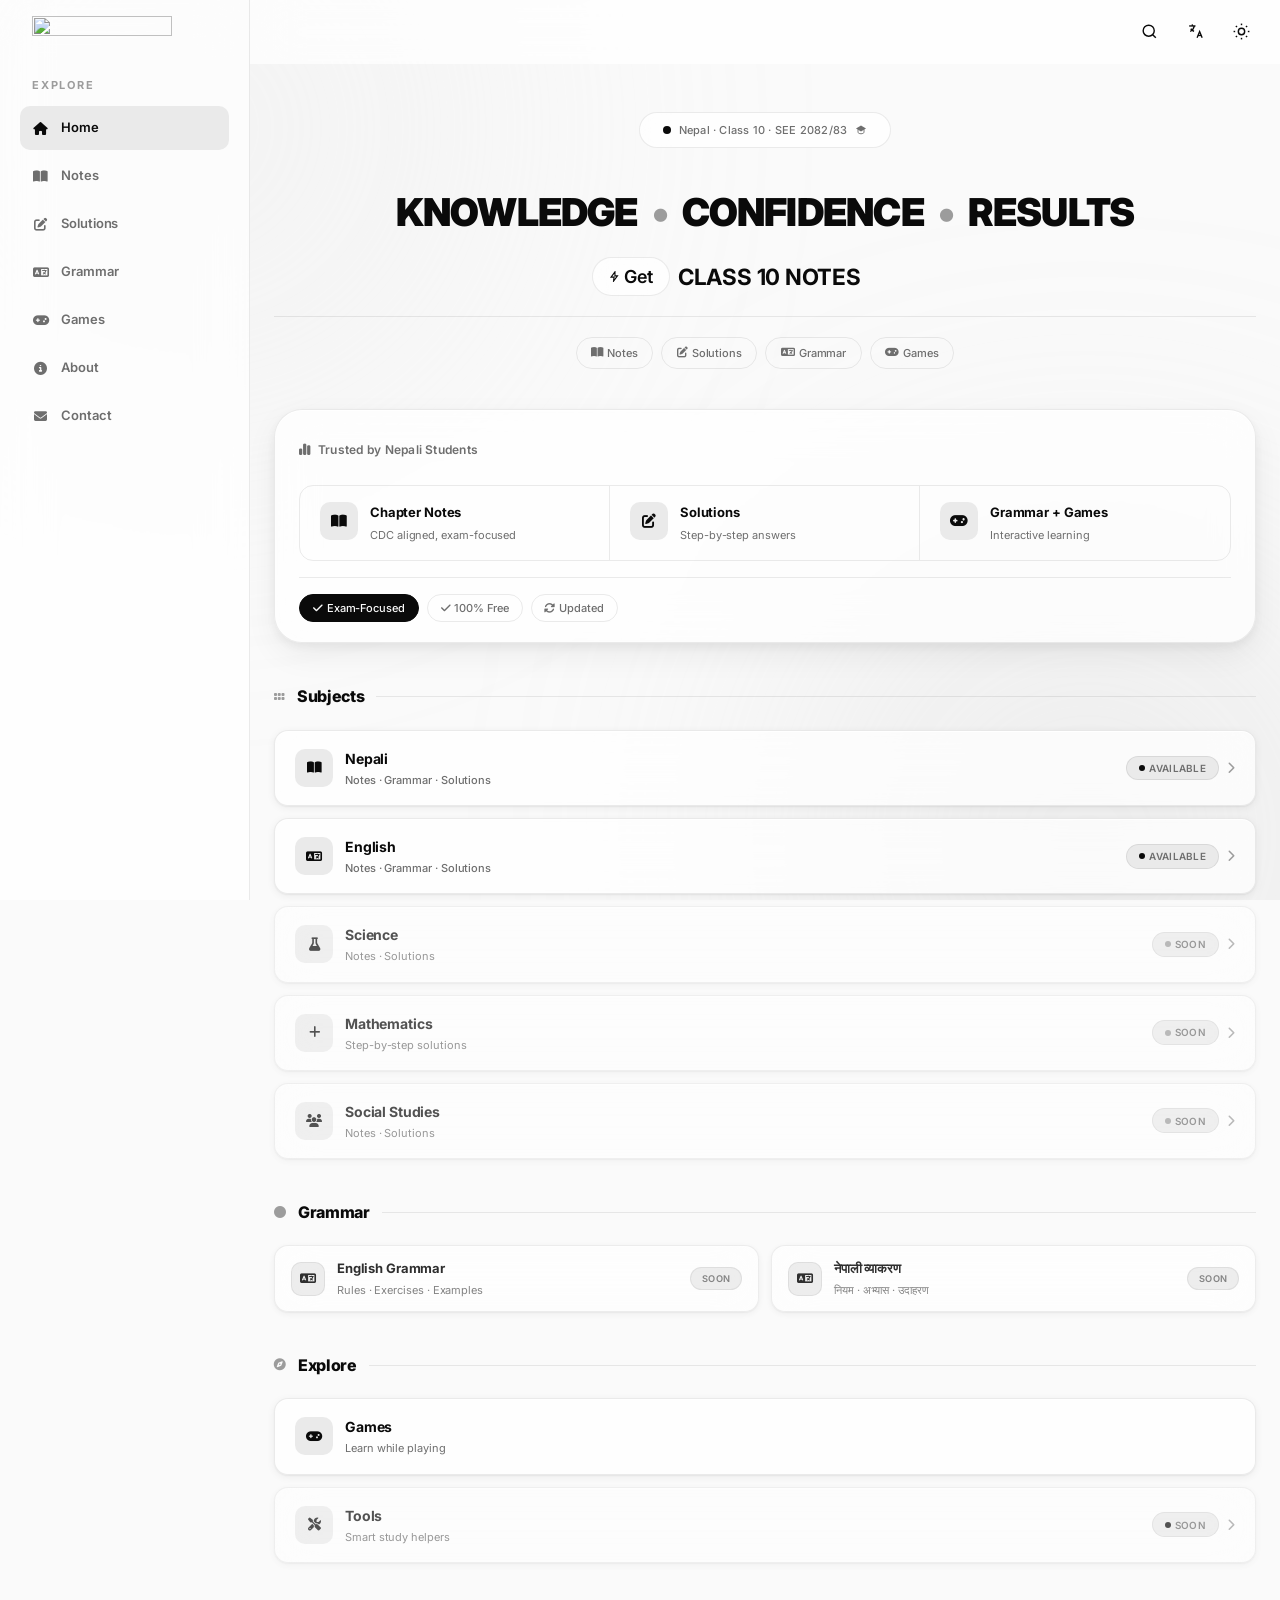
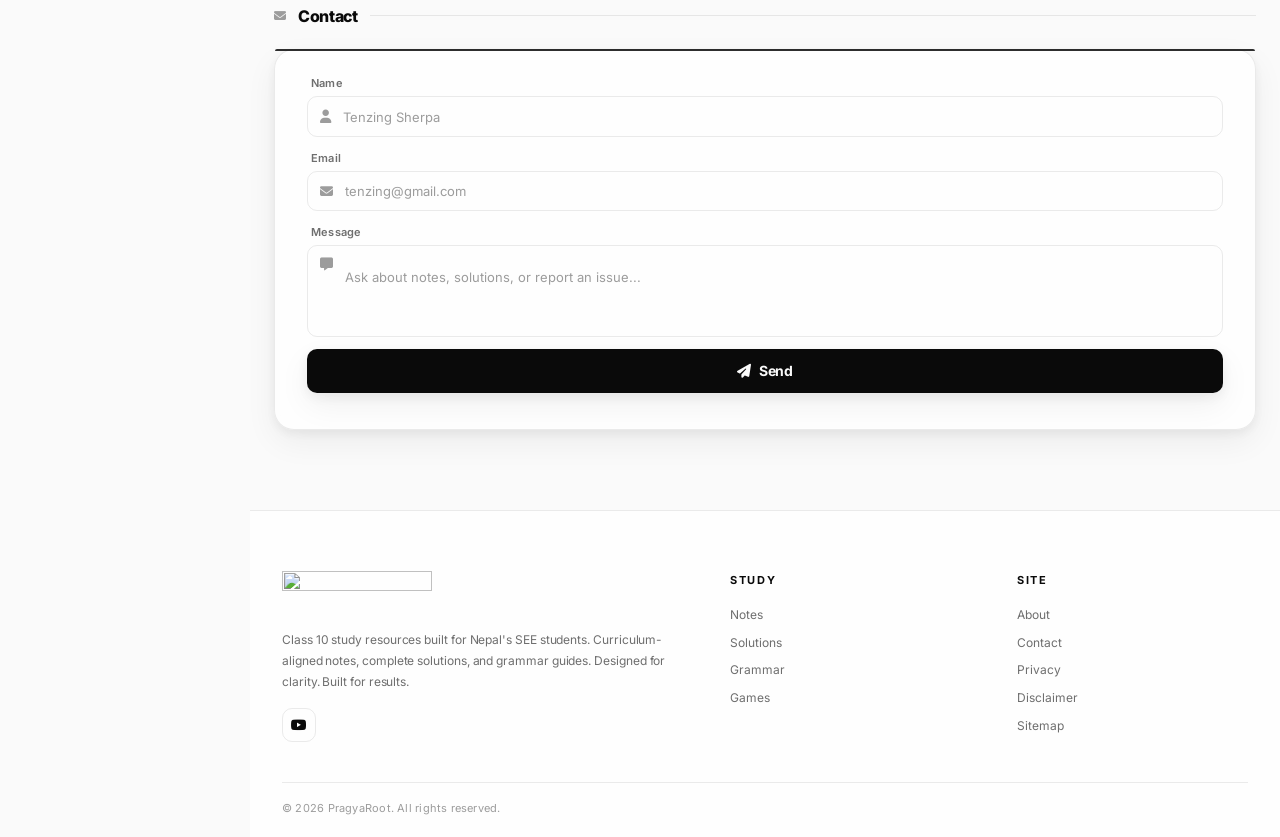
==== index.html @ 07ed0f5a "Copy PragyaRoot source into experiment repo" ====
<!DOCTYPE html>
<html lang="en">
<head>
<meta charset="UTF-8">
<meta name="viewport" content="width=device-width, initial-scale=1.0">
<title>PragyaRoot</title>
<meta name="description" content="Class 10 notes, exercise solutions, grammar and learning games for SEE Nepal. Chapter-wise, exam-focused content by PragyaRoot.">
<link rel="canonical" href="https://pragyaroot.com/">
<meta name="robots" content="index, follow, max-image-preview:large, max-snippet:-1, max-video-preview:-1">
<meta name="googlebot" content="index, follow">
<meta name="author" content="PragyaRoot">
<meta name="language" content="English">
<meta name="revisit-after" content="7 days">
<meta name="rating" content="general">
<meta property="og:type" content="website">
<meta property="og:site_name" content="PragyaRoot">
<meta property="og:title" content="PragyaRoot">
<meta property="og:description" content="Class 10 notes, exercise solutions, grammar and learning games for SEE Nepal. Chapter-wise, exam-focused content by PragyaRoot.">
<meta property="og:url" content="https://pragyaroot.com/">
<meta property="og:image" content="https://blogger.googleusercontent.com/img/a/AVvXsEgVIBpNidrRIBvOIG6xuJvOsLRUB6DbUF7P0I4kipF1yLD9WPpUj-c5BwtlTBB-drIGQJi58ZF1-kqKeAAL0BlgyaKtOTgldphCdP2-H_C6EnC1gEs4soKlfO50jMuz3TCyHXKh5hwFmqNb6DVxZ2rrLjLOJjI0yhgKnRFMC6RMNTCmseU7L839vJoKMkIz=s1600">
<meta property="og:image:alt" content="PragyaRoot — Class 10 Study Resources for SEE Nepal">
<meta property="og:locale" content="en_US">
<meta property="og:locale:alternate" content="ne_NP">
<meta name="twitter:card" content="summary_large_image">
<meta name="twitter:title" content="PragyaRoot">
<meta name="twitter:description" content="Class 10 notes, exercise solutions, grammar and learning games for SEE Nepal. Chapter-wise, exam-focused content by PragyaRoot.">
<meta name="twitter:image" content="https://blogger.googleusercontent.com/img/a/AVvXsEgVIBpNidrRIBvOIG6xuJvOsLRUB6DbUF7P0I4kipF1yLD9WPpUj-c5BwtlTBB-drIGQJi58ZF1-kqKeAAL0BlgyaKtOTgldphCdP2-H_C6EnC1gEs4soKlfO50jMuz3TCyHXKh5hwFmqNb6DVxZ2rrLjLOJjI0yhgKnRFMC6RMNTCmseU7L839vJoKMkIz=s1600">
<meta name="twitter:image:alt" content="PragyaRoot — Class 10 Study Resources for SEE Nepal">
<meta name="geo.region" content="NP">
<meta name="geo.placename" content="Nepal">
<meta name="geo.position" content="28.3949;84.1240">
<meta name="ICBM" content="28.3949, 84.1240">
<meta name="theme-color" content="#FAFAFA" media="(prefers-color-scheme: light)">
<meta name="theme-color" content="#000000" media="(prefers-color-scheme: dark)">
<meta name="apple-mobile-web-app-capable" content="yes">
<meta name="apple-mobile-web-app-status-bar-style" content="black-translucent">
<meta name="apple-mobile-web-app-title" content="PragyaRoot">
<meta name="application-name" content="PragyaRoot">
<meta name="format-detection" content="telephone=no">
<link rel="icon" href="./favicon.ico" sizes="any">
<link rel="icon" type="image/svg+xml" href="./favicon.svg">
<link rel="apple-touch-icon" href="./apple-touch-icon.png">
<link rel="manifest" href="./manifest.webmanifest">
<link rel="sitemap" type="application/xml" href="/sitemap.xml">

<link rel="preconnect" href="https://fonts.googleapis.com">
<link rel="preconnect" href="https://fonts.gstatic.com" crossorigin>
<link rel="preconnect" href="https://cdnjs.cloudflare.com">
<link rel="preconnect" href="https://blogger.googleusercontent.com">
<link href="https://fonts.googleapis.com/css2?family=Inter:wght@400;500;600;700;800;900&display=swap" rel="stylesheet">
<link rel="stylesheet" href="https://cdnjs.cloudflare.com/ajax/libs/font-awesome/6.5.1/css/all.min.css" media="print" onload="this.media='all'">
<noscript><link rel="stylesheet" href="https://cdnjs.cloudflare.com/ajax/libs/font-awesome/6.5.1/css/all.min.css"></noscript>

<link rel="stylesheet" href="./assets/css/shared.css?v=2">

<script type="application/ld+json">
{
  "@context":"https://schema.org",
  "@type":"Organization",
  "name":"PragyaRoot",
  "url":"https://pragyaroot.com/",
  "logo":"https://pragyaroot.com/logo.png",
  "description":"Class 10 study resources for Nepal's SEE students.",
  "sameAs":["https://youtube.com/@pragyaroot"],
  "areaServed":{"@type":"Country","name":"Nepal"}
}
</script>
<script type="application/ld+json">
{
  "@context":"https://schema.org",
  "@type":"WebSite",
  "name":"PragyaRoot",
  "url":"https://pragyaroot.com/",
  "inLanguage":"en",
  "potentialAction":{
    "@type":"SearchAction",
    "target":"https://pragyaroot.com/search?q={search_term_string}",
    "query-input":"required name=search_term_string"
  }
}
</script>
<script type="application/ld+json">
{
  "@context":"https://schema.org",
  "@type":"EducationalOrganization",
  "name":"PragyaRoot",
  "url":"https://pragyaroot.com/",
  "description":"Free Class 10 notes, solutions, grammar guides, and learning games for SEE Nepal.",
  "address":{"@type":"PostalAddress","addressCountry":"NP"},
  "hasOfferCatalog":{
    "@type":"OfferCatalog",
    "name":"Class 10 Study Resources",
    "itemListElement":[
      {"@type":"Course","name":"Class 10 Nepali","description":"Notes, grammar, and solutions.","provider":{"@type":"Organization","name":"PragyaRoot"}},
      {"@type":"Course","name":"Class 10 English","description":"Notes, grammar, and solutions.","provider":{"@type":"Organization","name":"PragyaRoot"}},
      {"@type":"Course","name":"Class 10 Science","description":"Notes and solutions.","provider":{"@type":"Organization","name":"PragyaRoot"}},
      {"@type":"Course","name":"Class 10 Mathematics","description":"Step-by-step solutions.","provider":{"@type":"Organization","name":"PragyaRoot"}},
      {"@type":"Course","name":"Class 10 Social Studies","description":"Notes and solutions.","provider":{"@type":"Organization","name":"PragyaRoot"}}
    ]
  }
}
</script>
<script type="application/ld+json">
{
  "@context":"https://schema.org",
  "@type":"FAQPage",
  "mainEntity":[
    {"@type":"Question","name":"What is PragyaRoot?","acceptedAnswer":{"@type":"Answer","text":"PragyaRoot is a free study resource platform offering Class 10 notes, exercise solutions, grammar guides, and learning games for SEE students in Nepal."}},
    {"@type":"Question","name":"Is PragyaRoot free?","acceptedAnswer":{"@type":"Answer","text":"Yes. All Class 10 notes, solutions, grammar content, and learning games on PragyaRoot are completely free."}},
    {"@type":"Question","name":"Does PragyaRoot cover the SEE syllabus?","acceptedAnswer":{"@type":"Answer","text":"Yes. PragyaRoot content is aligned with the CDC curriculum for Class 10 and covers the SEE syllabus chapter-wise."}},
    {"@type":"Question","name":"Which subjects does PragyaRoot offer for Class 10?","acceptedAnswer":{"@type":"Answer","text":"PragyaRoot offers Nepali, English, Science, Mathematics, and Social Studies for Class 10, with more subjects being added."}}
  ]
}
</script>
</head>

<body>

<div class="pr-ambient" aria-hidden="true"></div>

<div data-component="header"></div>
<div data-component="sidebar"></div>
<div data-component="drawer"></div>
<div data-component="search"></div>

<main class="pr-main">

<div id="pragyaroot-root">
  <div class="container">
    <div class="content-inner">

      <h1 class="sr-only">PragyaRoot — Class 10 Notes, Exercise Solutions, Grammar and Learning Games for SEE Nepal</h1>

      <section class="hero" aria-labelledby="hero-heading">

        <div class="eyebrow">
          <span class="live" aria-hidden="true"></span>
          <span>Nepal · Class 10 · SEE 2082/83</span>
          <svg width="12" height="12" viewBox="0 0 24 24" fill="none" aria-hidden="true">
            <path d="M12 3L2 9l10 6 10-6-10-6z" fill="currentColor"/>
            <path d="M6 11.5v5c0 1.657 2.686 3 6 3s6-1.343 6-3v-5" stroke="currentColor" stroke-width="1.8" stroke-linecap="round" fill="none"/>
          </svg>
        </div>

        <div class="slogan-wrap" id="hero-heading">
          <span class="slogan-word">Knowledge</span>
          <span class="slogan-dot" aria-hidden="true">•</span>
          <span class="slogan-word">Confidence</span>
          <span class="slogan-dot" aria-hidden="true">•</span>
          <span class="slogan-word">Results</span>
        </div>

        <div class="rotator-wrap">
          <span class="rotator-label">
            <svg width="11" height="11" viewBox="0 0 24 24" fill="none" stroke="currentColor" stroke-width="2.5" aria-hidden="true">
              <path d="M13 2L4.5 13.5H11L10 22l8.5-11.5H13z"/>
            </svg>
            Get
          </span>

          <span class="rotator-track">
            <span class="rotator-word active" id="rw">CLASS 10 NOTES</span>
          </span>
        </div>

        <div class="pills">
          <span class="pill"><i class="fa-solid fa-book-open" aria-hidden="true"></i> Notes</span>
          <span class="pill"><i class="fa-solid fa-pen-to-square" aria-hidden="true"></i> Solutions</span>
          <span class="pill"><i class="fa-solid fa-language" aria-hidden="true"></i> Grammar</span>
          <span class="pill"><i class="fa-solid fa-gamepad" aria-hidden="true"></i> Games</span>
        </div>

      </section>

      <section class="trust-card reveal" aria-labelledby="trust-heading">

        <div class="trust-header">
          <i class="fa-solid fa-chart-simple" aria-hidden="true"></i>
          <h2 class="trust-lbl" id="trust-heading">Trusted by Nepali Students</h2>
        </div>

        <div class="trust-grid">

          <div class="trust-item">
            <div class="trust-ico">
              <i class="fa-solid fa-book-open" aria-hidden="true"></i>
            </div>
            <div class="trust-txt">
              <h3>Chapter Notes</h3>
              <p>CDC aligned, exam-focused</p>
            </div>
          </div>

          <div class="trust-item">
            <div class="trust-ico">
              <i class="fa-solid fa-pen-to-square" aria-hidden="true"></i>
            </div>
            <div class="trust-txt">
              <h3>Solutions</h3>
              <p>Step-by-step answers</p>
            </div>
          </div>

          <div class="trust-item">
            <div class="trust-ico">
              <i class="fa-solid fa-gamepad" aria-hidden="true"></i>
            </div>
            <div class="trust-txt">
              <h3>Grammar + Games</h3>
              <p>Interactive learning</p>
            </div>
          </div>

        </div>

        <div class="trust-foot">
          <span class="tftag highlight"><i class="fa-solid fa-check" aria-hidden="true"></i> Exam-Focused</span>
          <span class="tftag"><i class="fa-solid fa-check" aria-hidden="true"></i> 100% Free</span>
          <span class="tftag"><i class="fa-solid fa-rotate" aria-hidden="true"></i> Updated</span>
        </div>

      </section>

      <section aria-labelledby="subjects-heading">
        <div class="sh">
          <i class="fa-solid fa-grip" aria-hidden="true"></i>
          <h2 id="subjects-heading">Subjects</h2>
          <div class="sh-ln" aria-hidden="true"></div>
        </div>

        <div class="subjs">

          <a href="./pages/notes/nepali.html" class="subj-real">
            <div class="sl">
              <div class="sico"><i class="fa-solid fa-book-open" aria-hidden="true"></i></div>
              <div>
                <span class="sname">Nepali</span>
                <span class="ssub">Notes · Grammar · Solutions</span>
              </div>
            </div>

            <div class="sr">
              <span class="avail"><span class="adot" aria-hidden="true"></span>Available</span>
              <i class="fa-solid fa-chevron-right arr" aria-hidden="true"></i>
            </div>
          </a>

          <a href="./pages/notes/english.html" class="subj-real">
            <div class="sl">
              <div class="sico"><i class="fa-solid fa-language" aria-hidden="true"></i></div>
              <div>
                <span class="sname">English</span>
                <span class="ssub">Notes · Grammar · Solutions</span>
              </div>
            </div>

            <div class="sr">
              <span class="avail"><span class="adot" aria-hidden="true"></span>Available</span>
              <i class="fa-solid fa-chevron-right arr" aria-hidden="true"></i>
            </div>
          </a>

          <div class="subj-dummy">
            <div class="sl">
              <div class="sico"><i class="fa-solid fa-flask" aria-hidden="true"></i></div>
              <div>
                <span class="sname">Science</span>
                <span class="ssub">Notes · Solutions</span>
              </div>
            </div>

            <div class="sr">
              <span class="avail"><span class="adot" aria-hidden="true"></span>Soon</span>
              <i class="fa-solid fa-chevron-right arr" aria-hidden="true"></i>
            </div>
          </div>

          <div class="subj-dummy">
            <div class="sl">
              <div class="sico"><i class="fa-solid fa-plus" aria-hidden="true"></i></div>
              <div>
                <span class="sname">Mathematics</span>
                <span class="ssub">Step-by-step solutions</span>
              </div>
            </div>

            <div class="sr">
              <span class="avail"><span class="adot" aria-hidden="true"></span>Soon</span>
              <i class="fa-solid fa-chevron-right arr" aria-hidden="true"></i>
            </div>
          </div>

          <div class="subj-dummy">
            <div class="sl">
              <div class="sico"><i class="fa-solid fa-users" aria-hidden="true"></i></div>
              <div>
                <span class="sname">Social Studies</span>
                <span class="ssub">Notes · Solutions</span>
              </div>
            </div>

            <div class="sr">
              <span class="avail"><span class="adot" aria-hidden="true"></span>Soon</span>
              <i class="fa-solid fa-chevron-right arr" aria-hidden="true"></i>
            </div>
          </div>

        </div>
      </section>

      <section aria-labelledby="grammar-heading">
        <div class="sh">
          <i class="fa-solid fa-circle" aria-hidden="true"></i>
          <h2 id="grammar-heading">Grammar</h2>
          <div class="sh-ln" aria-hidden="true"></div>
        </div>

        <div class="grammar-grid">

          <div class="grammar-item">
            <div class="grammar-left">
              <div class="grammar-ico"><i class="fa-solid fa-language" aria-hidden="true"></i></div>
              <div class="grammar-text">
                <h3>English Grammar</h3>
                <p>Rules · Exercises · Examples</p>
              </div>
            </div>
            <div class="grammar-badge">Soon</div>
          </div>

          <div class="grammar-item">
            <div class="grammar-left">
              <div class="grammar-ico"><i class="fa-solid fa-language" aria-hidden="true"></i></div>
              <div class="grammar-text">
                <h3>नेपाली व्याकरण</h3>
                <p>नियम · अभ्यास · उदाहरण</p>
              </div>
            </div>
            <div class="grammar-badge">Soon</div>
          </div>

        </div>
      </section>

      <section aria-labelledby="explore-heading">
        <div class="sh">
          <i class="fa-solid fa-compass" aria-hidden="true"></i>
          <h2 id="explore-heading">Explore</h2>
          <div class="sh-ln" aria-hidden="true"></div>
        </div>

        <a href="./pages/games.html" class="games-real">
          <div class="games-ico">
            <i class="fa-solid fa-gamepad" aria-hidden="true"></i>
          </div>

          <div>
            <span>Games</span>
            <span class="games-sub">Learn while playing</span>
          </div>
        </a>

        <div class="tools-item" style="margin-top:var(--s-3)">
          <div class="sl">
            <div class="sico">
              <i class="fa-solid fa-screwdriver-wrench" aria-hidden="true"></i>
            </div>

            <div>
              <span class="sname">Tools</span>
              <span class="ssub">Smart study helpers</span>
            </div>
          </div>

          <div class="sr">
            <span class="avail">
              <span class="adot" aria-hidden="true"></span>Soon
            </span>
            <i class="fa-solid fa-chevron-right arr" aria-hidden="true"></i>
          </div>
        </div>
      </section>

      <section aria-labelledby="contact-heading">
        <div class="sh">
          <i class="fa-solid fa-envelope" aria-hidden="true"></i>
          <h2 id="contact-heading">Contact</h2>
          <div class="sh-ln" aria-hidden="true"></div>
        </div>

        <div class="contact reveal">

          <form id="cf" action="https://formspree.io/f/mjgeqdre" method="POST" novalidate>

            <div class="field-group">
              <label class="field-label" for="cf-name">Name</label>

              <div class="ig">
                <i class="fa-solid fa-user" aria-hidden="true"></i>
                <input id="cf-name" type="text" name="name" placeholder="Tenzing Sherpa" required autocomplete="name">
              </div>
            </div>

            <div class="field-group">
              <label class="field-label" for="cf-email">Email</label>

              <div class="ig">
                <i class="fa-solid fa-envelope" aria-hidden="true"></i>
                <input id="cf-email" type="email" name="email" placeholder="tenzing@gmail.com" required autocomplete="email">
              </div>
            </div>

            <div class="field-group">
              <label class="field-label" for="cf-message">Message</label>

              <div class="ig ig-ta">
                <i class="fa-solid fa-message" aria-hidden="true"></i>
                <textarea id="cf-message" name="message" placeholder="Ask about notes, solutions, or report an issue..." required></textarea>
              </div>
            </div>

            <button type="submit" class="sbtn" id="sb">
              <i class="fa-solid fa-paper-plane" aria-hidden="true"></i>
              Send
            </button>

            <div class="fmsg" id="fm" role="alert" aria-live="polite"></div>

          </form>
        </div>
      </section>

    </div>
  </div>
</div>

</main>

<div data-component="footer"></div>
<div data-component="back-to-top"></div>

<script src="./assets/js/shared.js" data-components-base="./components/" defer></script>
<script>
if ("serviceWorker" in navigator) {
  window.addEventListener("load", function () {
    navigator.serviceWorker.register("./sw.js").catch(function () {});
  });
}
</script>
</body>
</html>
---- assets/css/shared.css ----
:root{
  --bg:#FAFAFA;
  --surface:rgba(255,255,255,.72);
  --surface-solid:#FFFFFF;
  --surface-2:#F2F2F2;
  --surface-3:#EAEAEA;
  --surface-4:#E0E0E0;
  --charcoal:#1C1C1C;
  --ink:#0A0A0A;
  --ink-2:#3D3D3D;
  --muted:#6E6E6E;
  --muted-2:#9C9C9C;
  --line:rgba(0,0,0,.08);
  --line-2:rgba(0,0,0,.14);
  --glass-hi:rgba(255,255,255,.9);
  --shadow-tint:rgba(0,0,0,.06);
  --logo-filter:none;
  --blob-a:#E0E0E0;
  --blob-b:#C8C8C8;
  --blob-op:.5;
  --back-bg:rgba(255,255,255,.7);
  --back-border:rgba(0,0,0,.12);
  --back-arrow:#0A0A0A;
  --header:64px;
  --sidebar:250px;
  --r-sm:10px;
  --r-md:14px;
  --r-lg:20px;
  --r-xl:28px;
  --r-full:999px;
  --s-1:4px;
  --s-2:8px;
  --s-3:12px;
  --s-4:16px;
  --s-5:20px;
  --s-6:24px;
  --s-7:32px;
  --s-8:40px;
  --s-9:56px;
  --s-10:80px;
  --t-xs:11px;
  --t-sm:12px;
  --t-base:13px;
  --t-md:14px;
  --t-lg:16px;
  --t-xl:clamp(1.15rem,2vw,1.35rem);
  --t-2xl:clamp(1.4rem,3vw,1.85rem);
  --t-3xl:clamp(1.9rem,5vw,2.9rem);
  --sh-1:0 1px 2px var(--shadow-tint),0 2px 8px var(--shadow-tint);
  --sh-2:0 4px 12px var(--shadow-tint),0 12px 32px var(--shadow-tint);
  --sh-3:0 8px 24px var(--shadow-tint),0 24px 60px var(--shadow-tint);
  --ease:cubic-bezier(.22,1,.36,1);
  --dur-fast:140ms;
  --dur:220ms;
  --dur-slow:380ms;
}

html.dark{
  --bg:#000000;
  --surface:rgba(14,14,14,.72);
  --surface-solid:#0E0E0E;
  --surface-2:#141414;
  --surface-3:#1C1C1C;
  --surface-4:#242424;
  --charcoal:#2E2E2E;
  --ink:#F5F5F5;
  --ink-2:#C4C4C4;
  --muted:#8A8A8A;
  --muted-2:#5C5C5C;
  --line:rgba(255,255,255,.08);
  --line-2:rgba(255,255,255,.14);
  --glass-hi:rgba(255,255,255,.06);
  --shadow-tint:rgba(0,0,0,.5);
  --logo-filter:invert(1);
  --blob-a:#1A1A1A;
  --blob-b:#141414;
  --blob-op:.4;
  --back-bg:rgba(24,24,24,.75);
  --back-border:rgba(255,255,255,.14);
  --back-arrow:#F5F5F5;
}

*,*::before,*::after{box-sizing:border-box}

html{scroll-behavior:smooth;-webkit-text-size-adjust:100%}

body{
  margin:0;
  background:var(--bg);
  color:var(--ink);
  font-family:Inter,system-ui,-apple-system,BlinkMacSystemFont,"Segoe UI",Arial,sans-serif;
  font-size:var(--t-md);
  line-height:1.65;
  letter-spacing:-.005em;
  transition:background-color var(--dur) var(--ease),color var(--dur) var(--ease);
  overflow-x:hidden;
  -webkit-font-smoothing:antialiased;
  -moz-osx-font-smoothing:grayscale;
}

body.pr-loading{visibility:hidden}

button,input,textarea,select{font-family:inherit;font-size:inherit;color:inherit}

a{color:inherit;text-decoration:none}

button{border:0;background:none;color:inherit;cursor:pointer;padding:0}

img{max-width:100%;display:block}

::selection{background:var(--ink);color:var(--bg)}

*,
*::before,
*::after{
  -webkit-tap-highlight-color:transparent;
}

a,
button,
input,
textarea,
select,
[role="button"],
[tabindex]{
  -webkit-tap-highlight-color:transparent;
  -webkit-touch-callout:none;
}

a:focus,
button:focus,
input:focus,
textarea:focus,
select:focus{
  outline:none;
}

a:focus:not(:focus-visible),
button:focus:not(:focus-visible){
  outline:none;
  box-shadow:none;
}

a:focus-visible,
button:focus-visible{
  outline:2px solid var(--ink);
  outline-offset:3px;
  border-radius:var(--r-sm);
}

.pr-header-logo,
.pr-header-logo img,
.pr-drawer-logo,
.pr-drawer-logo img,
.pr-footer-logo,
.pr-footer-logo img{
  -webkit-touch-callout:none;
  -webkit-user-select:none;
  -moz-user-select:none;
  -ms-user-select:none;
  user-select:none;
  -webkit-user-drag:none;
}

.pr-header-logo img,
.pr-drawer-logo img,
.pr-footer-logo img{
  pointer-events:none;
}

.sr-only{
  position:absolute;
  width:1px;
  height:1px;
  padding:0;
  margin:-1px;
  overflow:hidden;
  clip:rect(0,0,0,0);
  white-space:nowrap;
  border:0;
}

.pr-ambient{
  position:fixed;
  inset:0;
  z-index:-1;
  pointer-events:none;
  overflow:hidden;
}

.pr-ambient::before,
.pr-ambient::after{
  content:"";
  position:absolute;
  width:60vw;
  height:60vw;
  border-radius:50%;
  filter:blur(140px);
  opacity:var(--blob-op);
  transition:opacity var(--dur-slow) var(--ease);
}

.pr-ambient::before{
  top:-20vw;
  left:-15vw;
  background:radial-gradient(circle,var(--blob-a) 0%,transparent 70%);
}

.pr-ambient::after{
  bottom:-25vw;
  right:-15vw;
  background:radial-gradient(circle,var(--blob-b) 0%,transparent 70%);
}

.pr-header{
  position:fixed;
  top:0;
right:0;
left:var(--sidebar);
  height:var(--header);
  z-index:1000;
  background:var(--surface);
  -webkit-backdrop-filter:blur(24px) saturate(140%);
  backdrop-filter:blur(24px) saturate(140%);
  border-bottom:1px solid transparent;
  transition:border-color var(--dur) var(--ease),background var(--dur) var(--ease);
}

.pr-header.scrolled{
  border-bottom-color:var(--line);
}

@supports not ((backdrop-filter:blur(1px)) or (-webkit-backdrop-filter:blur(1px))){
  .pr-header{background:var(--surface-solid)}
}

.pr-header-inner{
  height:100%;
  display:flex;
  align-items:center;
  padding:0 var(--s-5) 0 calc(var(--sidebar) + var(--s-5));
  gap:var(--s-5);
}

.pr-menu-btn{
  width:38px;
  height:38px;
  display:none;
  align-items:center;
  justify-content:center;
  flex-direction:column;
  gap:5px;
  border:1px solid var(--line);
  border-radius:var(--r-sm);
  transition:background var(--dur) var(--ease),border-color var(--dur) var(--ease);
  flex-shrink:0;
}

.pr-menu-btn:hover{background:var(--surface-3)}

.pr-menu-btn span{
  width:16px;
  height:1.5px;
  background:var(--ink);
  border-radius:2px;
  transition:transform var(--dur) var(--ease);
}

.pr-menu-btn[aria-expanded="true"] span:nth-child(1){transform:translateY(6.5px) rotate(45deg)}
.pr-menu-btn[aria-expanded="true"] span:nth-child(2){opacity:0}
.pr-menu-btn[aria-expanded="true"] span:nth-child(3){transform:translateY(-6.5px) rotate(-45deg)}

.pr-header-logo{display:flex;align-items:center;flex-shrink:0}

.pr-header-logo img{
  width:156px;
  height:auto;
  filter:var(--logo-filter);
  transition:filter var(--dur) var(--ease);
}

.pr-header-spacer{flex:1}

.pr-header-actions{display:flex;align-items:center;gap:var(--s-2)}

.pr-icon-btn{
  width:38px;
  height:38px;
  display:flex;
  align-items:center;
  justify-content:center;
  border:1px solid transparent;
  border-radius:var(--r-sm);
  color:var(--ink);
  transition:background var(--dur-fast) var(--ease),border-color var(--dur-fast) var(--ease),transform var(--dur-fast) var(--ease);
}

.pr-icon-btn:hover{
  background:var(--surface-3);
  border-color:var(--line);
}

.pr-icon-btn:active{transform:scale(.94)}

.pr-icon-btn svg{
  width:19px;
  height:19px;
  display:block;
}

.pr-sidebar{
  position:fixed;
  left:0;
  top:0;
  bottom:0;
  width:var(--sidebar);
  z-index:1010;
  background:var(--surface);
  -webkit-backdrop-filter:blur(24px) saturate(140%);
  backdrop-filter:blur(24px) saturate(140%);
  border-right:1px solid var(--line);
  padding:var(--s-4) var(--s-5) var(--s-6);
  overflow-y:auto;
  scrollbar-width:thin;
  scrollbar-color:var(--line-2) transparent;
}

.pr-sidebar::-webkit-scrollbar{width:6px}
.pr-sidebar::-webkit-scrollbar-track{background:transparent}
.pr-sidebar::-webkit-scrollbar-thumb{background:var(--line-2);border-radius:3px}

@supports not ((backdrop-filter:blur(1px)) or (-webkit-backdrop-filter:blur(1px))){
  .pr-sidebar{background:var(--surface-solid)}
}

.pr-sidebar-title{
  padding:0 var(--s-3);
  margin-bottom:var(--s-3);
  color:var(--muted-2);
  font-size:var(--t-xs);
  font-weight:700;
  letter-spacing:.16em;
  text-transform:uppercase;
}

.pr-sidebar-nav{display:flex;flex-direction:column;gap:var(--s-1)}

.pr-sidebar-link{
  min-height:44px;
  padding:0 var(--s-3);
  display:flex;
  align-items:center;
  gap:var(--s-3);
  border-radius:var(--r-sm);
  color:var(--muted);
  font-size:var(--t-base);
  font-weight:600;
  transition:color var(--dur-fast) var(--ease),background var(--dur-fast) var(--ease);
}

.pr-sidebar-link i{width:17px;text-align:center;font-size:var(--t-base)}

.pr-sidebar-link:hover,
.pr-sidebar-link.active{
  color:var(--ink);
  background:var(--surface-3);
}

.pr-overlay{
  position:fixed;
  inset:0;
  z-index:1100;
  background:rgba(0,0,0,.52);
  -webkit-backdrop-filter:blur(6px);
  backdrop-filter:blur(6px);
  opacity:0;
  visibility:hidden;
  transition:opacity var(--dur-slow) var(--ease),visibility var(--dur-slow) var(--ease);
}

.pr-overlay.open{opacity:1;visibility:visible}

.pr-mobile-drawer{
  position:fixed;
  top:0;
  left:0;
  bottom:0;
  width:min(310px,86vw);
  z-index:1150;
  background:var(--surface);
  -webkit-backdrop-filter:blur(32px) saturate(160%);
  backdrop-filter:blur(32px) saturate(160%);
  border-right:1px solid var(--line);
  transform:translateX(-105%);
  transition:transform var(--dur-slow) var(--ease);
  padding:var(--s-5);
  overflow-y:auto;
}

.pr-mobile-drawer.open{transform:translateX(0)}

@supports not ((backdrop-filter:blur(1px)) or (-webkit-backdrop-filter:blur(1px))){
  .pr-mobile-drawer{background:var(--surface-solid)}
}

.pr-drawer-head{
  display:flex;
  align-items:center;
  justify-content:space-between;
  padding-bottom:var(--s-5);
  border-bottom:1px solid var(--line);
}

.pr-drawer-logo img{
  width:138px;
  height:auto;
  filter:var(--logo-filter);
}

.pr-drawer-close{
  width:38px;
  height:38px;
  border:1px solid var(--line);
  border-radius:var(--r-sm);
  display:flex;
  align-items:center;
  justify-content:center;
  font-size:23px;
  line-height:1;
  transition:background var(--dur-fast) var(--ease);
}

.pr-drawer-close:hover{background:var(--surface-3)}

.pr-drawer-nav{
  display:flex;
  flex-direction:column;
  gap:var(--s-1);
  padding-top:var(--s-5);
}

.pr-drawer-link{
  display:flex;
  align-items:center;
  gap:var(--s-3);
  min-height:48px;
  padding:0 var(--s-3);
  border-radius:var(--r-sm);
  color:var(--muted);
  font-size:var(--t-md);
  font-weight:600;
  transition:color var(--dur-fast) var(--ease),background var(--dur-fast) var(--ease);
}

.pr-drawer-link:hover,
.pr-drawer-link.active{
  color:var(--ink);
  background:var(--surface-3);
}

.pr-drawer-link i{width:18px;text-align:center}

.pr-lang-wrap{position:relative}

.pr-lang-menu{
  position:absolute;
  top:calc(100% + 9px);
  right:0;
  min-width:140px;
  padding:var(--s-1);
  background:var(--surface-solid);
  border:1px solid var(--line);
  border-radius:var(--r-md);
  box-shadow:var(--sh-2);
  opacity:0;
  visibility:hidden;
  transform:translateY(-5px);
  transition:opacity var(--dur) var(--ease),visibility var(--dur) var(--ease),transform var(--dur) var(--ease);
}

.pr-lang-menu.open{opacity:1;visibility:visible;transform:translateY(0)}

.pr-lang-option{
  width:100%;
  padding:var(--s-2) var(--s-3);
  text-align:left;
  border-radius:var(--r-sm);
  font-size:var(--t-sm);
  color:var(--muted);
  transition:background var(--dur-fast) var(--ease),color var(--dur-fast) var(--ease);
}

.pr-lang-option:hover{background:var(--surface-3);color:var(--ink)}

.pr-lang-option[aria-selected="true"]{color:var(--ink);font-weight:600}

.pr-search-panel{
  position:fixed;
  top:var(--header);
  right:var(--s-5);
  width:min(470px,calc(100vw - var(--s-5) * 2));
  z-index:1200;
  background:var(--surface);
  -webkit-backdrop-filter:blur(40px) saturate(180%);
  backdrop-filter:blur(40px) saturate(180%);
  border:1px solid var(--line);
  border-radius:var(--r-lg);
  box-shadow:var(--sh-3);
  padding:var(--s-3);
  opacity:0;
  visibility:hidden;
  transform:translateY(-8px) scale(.98);
  transition:opacity var(--dur-slow) var(--ease),visibility var(--dur-slow) var(--ease),transform var(--dur-slow) var(--ease);
}

.pr-search-panel.open{opacity:1;visibility:visible;transform:translateY(0) scale(1)}

@supports not ((backdrop-filter:blur(1px)) or (-webkit-backdrop-filter:blur(1px))){
  .pr-search-panel{background:var(--surface-solid)}
}

.pr-search-top{display:flex;align-items:center;gap:var(--s-2)}

.pr-search-input-wrap{flex:1}

.pr-search-input{
  width:100%;
  height:44px;
  border:1px solid var(--line);
  outline:none;
  border-radius:var(--r-sm);
  padding:0 var(--s-3);
  background:var(--surface-2);
  color:var(--ink);
  font-size:var(--t-base);
  transition:border-color var(--dur-fast) var(--ease),background var(--dur-fast) var(--ease);
}

.pr-search-input:focus{border-color:var(--ink);background:var(--surface-solid)}

.pr-search-close{
  width:42px;
  height:42px;
  flex-shrink:0;
  border:1px solid var(--line);
  border-radius:var(--r-sm);
  font-size:22px;
  display:flex;
  align-items:center;
  justify-content:center;
  transition:background var(--dur-fast) var(--ease);
}

.pr-search-close:hover{background:var(--surface-3)}

.pr-search-meta{
  padding:var(--s-2) var(--s-1);
  font-size:var(--t-xs);
  color:var(--muted);
  letter-spacing:.02em;
}

.pr-search-results{
  max-height:380px;
  overflow-y:auto;
  margin-top:var(--s-1);
  scrollbar-width:thin;
  scrollbar-color:var(--line-2) transparent;
}

.pr-search-results::-webkit-scrollbar{width:6px}
.pr-search-results::-webkit-scrollbar-thumb{background:var(--line-2);border-radius:3px}

.pr-search-result{
  display:block;
  width:100%;
  text-align:left;
  padding:var(--s-3);
  border-radius:var(--r-sm);
  transition:background var(--dur-fast) var(--ease);
}

.pr-search-result:hover,
.pr-search-result:focus-visible{background:var(--surface-3)}

.pr-search-result-title{
  font-size:var(--t-sm);
  font-weight:700;
  color:var(--ink);
  margin-bottom:3px;
  letter-spacing:-.01em;
}

.pr-search-result-excerpt{
  font-size:var(--t-xs);
  line-height:1.5;
  color:var(--muted);
}

.pr-search-empty{
  padding:var(--s-5) var(--s-3);
  text-align:center;
  color:var(--muted);
  font-size:var(--t-sm);
}

.pr-main{
  min-height:100vh;
  padding-top:var(--header);
  margin-left:var(--sidebar);
  background:transparent;
}

#pragyaroot-root{
  width:100%;
  position:relative;
  overflow-x:hidden;
}

#pragyaroot-root .container{
  max-width:1058px;
  width:100%;
  margin:0 auto;
  padding:var(--s-8) var(--s-6) var(--s-10);
}

#pragyaroot-root .hero{
  padding:var(--s-2) 0 var(--s-4);
  text-align:center;
}

#pragyaroot-root .eyebrow{
  display:inline-flex;
  align-items:center;
  gap:var(--s-2);
  background:var(--surface);
  -webkit-backdrop-filter:blur(14px);
  backdrop-filter:blur(14px);
  border:1px solid var(--line);
  border-radius:var(--r-full);
  padding:.5rem 1.4rem;
  font-size:var(--t-xs);
  font-weight:500;
  color:var(--muted);
  margin-bottom:var(--s-6);
  letter-spacing:.02em;
}

@supports not ((backdrop-filter:blur(1px)) or (-webkit-backdrop-filter:blur(1px))){
  #pragyaroot-root .eyebrow{background:var(--surface-solid)}
}

#pragyaroot-root .live{
  width:8px;
  height:8px;
  background:var(--ink);
  border-radius:50%;
  animation:rp 2s ease-in-out infinite;
}

@keyframes rp{
  0%{box-shadow:0 0 0 0 rgba(0,0,0,.25)}
  70%{box-shadow:0 0 0 7px rgba(0,0,0,0)}
  100%{box-shadow:0 0 0 0 rgba(0,0,0,0)}
}

#pragyaroot-root .slogan-wrap{
  display:flex;
  justify-content:center;
  align-items:center;
  gap:.2rem .6rem;
  flex-wrap:nowrap;
  color:var(--ink);
  font-family:Inter,system-ui,sans-serif;
  font-weight:900;
  font-size:clamp(1rem,3.2vw,2.4rem);
  line-height:1.15;
  letter-spacing:-.03em;
  text-transform:uppercase;
  margin:var(--s-4) 0 var(--s-5);
  width:100%;
  text-align:center;
}

#pragyaroot-root .slogan-word{
  display:inline-block;
  white-space:nowrap;
  font-weight:900;
  letter-spacing:-.02em;
}

#pragyaroot-root .slogan-dot{
  color:var(--muted-2);
  font-size:1.1em;
  padding:0 .15rem;
  flex-shrink:0;
  font-weight:400;
}

#pragyaroot-root .rotator-wrap{
  display:flex;
  align-items:center;
  justify-content:center;
  gap:var(--s-2);
  font-size:clamp(1rem,2.8vw,1.4rem);
  font-weight:600;
  color:var(--ink);
  white-space:nowrap;
  margin:var(--s-4) 0 var(--s-5);
  width:100%;
}

#pragyaroot-root .rotator-label{
  background:var(--surface);
  -webkit-backdrop-filter:blur(14px);
  backdrop-filter:blur(14px);
  color:var(--ink);
  border:1px solid var(--line);
  border-radius:var(--r-full);
  padding:.25rem 1rem;
  font-size:.8em;
  font-weight:600;
  display:inline-flex;
  align-items:center;
  gap:var(--s-1);
  flex-shrink:0;
}

@supports not ((backdrop-filter:blur(1px)) or (-webkit-backdrop-filter:blur(1px))){
  #pragyaroot-root .rotator-label{background:var(--surface-solid)}
}

#pragyaroot-root .rotator-track{
  display:inline-block;
  flex:0 0 auto;
  width:260px;
  max-width:100%;
  height:1.6em;
  position:relative;
  overflow:hidden;
  vertical-align:middle;
}

#pragyaroot-root .rotator-word{
  position:absolute;
  left:0;
  top:0;
  width:100%;
  font-weight:700;
  text-transform:uppercase;
  color:var(--ink);
  line-height:1.6;
  letter-spacing:-.01em;
  opacity:0;
  transform:translateY(20px);
  transition:opacity .5s var(--ease),transform .5s var(--ease);
  white-space:nowrap;
  text-align:left;
}

#pragyaroot-root .rotator-word.active{
  opacity:1;
  transform:translateY(0);
}

#pragyaroot-root .rotator-word.exit{
  opacity:0;
  transform:translateY(-20px);
}

#pragyaroot-root .pills{
  display:flex;
  flex-wrap:wrap;
  justify-content:center;
  gap:var(--s-2);
  padding-top:var(--s-5);
  border-top:1px solid var(--line);
}

#pragyaroot-root .pill{
  display:inline-flex;
  align-items:center;
  gap:var(--s-1);
  background:transparent;
  border:1px solid var(--line);
  border-radius:var(--r-full);
  padding:.35rem .9rem;
  font-size:var(--t-xs);
  font-weight:500;
  color:var(--muted);
  transition:border-color var(--dur-fast) var(--ease),color var(--dur-fast) var(--ease),background var(--dur-fast) var(--ease);
}

#pragyaroot-root .pill:hover{
  border-color:var(--ink);
  color:var(--ink);
  background:var(--surface);
}

#pragyaroot-root .trust-card,
#pragyaroot-root .contact{
  background:var(--surface);
  -webkit-backdrop-filter:blur(20px) saturate(150%);
  backdrop-filter:blur(20px) saturate(150%);
  border:1px solid var(--line);
  box-shadow:var(--sh-2),inset 0 1px 0 var(--glass-hi);
}

@supports not ((backdrop-filter:blur(1px)) or (-webkit-backdrop-filter:blur(1px))){
  #pragyaroot-root .trust-card,
  #pragyaroot-root .contact{background:var(--surface-solid)}
}

#pragyaroot-root .trust-card{
  border-radius:var(--r-xl);
  padding:var(--s-5) var(--s-6);
  margin:var(--s-6) 0;
}

#pragyaroot-root .trust-header{
  display:flex;
  align-items:center;
  gap:var(--s-2);
  margin-bottom:var(--s-4);
}

#pragyaroot-root .trust-header i{color:var(--muted);font-size:var(--t-base)}

#pragyaroot-root .trust-lbl{
  font-weight:600;
  font-size:var(--t-sm);
  color:var(--muted);
  letter-spacing:.02em;
}

#pragyaroot-root .trust-grid{
  display:grid;
  grid-template-columns:repeat(3,1fr);
  gap:0;
  border-radius:var(--r-md);
  overflow:hidden;
  border:1px solid var(--line);
}

#pragyaroot-root .trust-item{
  background:transparent;
  padding:var(--s-4) var(--s-5);
  display:flex;
  align-items:flex-start;
  gap:var(--s-3);
  border-right:1px solid var(--line);
  transition:background var(--dur-fast) var(--ease);
}

#pragyaroot-root .trust-item:last-child{border-right:none}

#pragyaroot-root .trust-item:hover{background:var(--surface-3)}

#pragyaroot-root .trust-ico,
#pragyaroot-root .sico,
#pragyaroot-root .games-ico,
#pragyaroot-root .grammar-ico{
  background:var(--surface-3);
  color:var(--ink);
}

#pragyaroot-root .trust-ico{
  width:38px;
  height:38px;
  border-radius:var(--r-sm);
  display:flex;
  align-items:center;
  justify-content:center;
  flex-shrink:0;
}

#pragyaroot-root .trust-txt h3{
  font-size:var(--t-base);
  font-weight:700;
  color:var(--ink);
  margin:0 0 .15rem;
  letter-spacing:-.01em;
}

#pragyaroot-root .trust-txt p{
  font-size:var(--t-xs);
  color:var(--muted);
  margin:0;
}

#pragyaroot-root .trust-foot{
  display:flex;
  flex-wrap:wrap;
  gap:var(--s-2);
  padding-top:var(--s-4);
  margin-top:var(--s-4);
  border-top:1px solid var(--line);
}

#pragyaroot-root .tftag{
  display:inline-flex;
  align-items:center;
  gap:var(--s-1);
  padding:.25rem .8rem;
  border-radius:var(--r-full);
  font-size:var(--t-xs);
  font-weight:500;
  background:transparent;
  color:var(--muted);
  border:1px solid var(--line);
}

#pragyaroot-root .tftag.highlight{
  background:var(--ink);
  color:var(--bg);
  border-color:var(--ink);
}

#pragyaroot-root .sh{
  display:flex;
  align-items:center;
  gap:var(--s-3);
  margin:var(--s-8) 0 var(--s-5);
}

#pragyaroot-root .sh i{color:var(--muted-2);font-size:var(--t-sm)}

#pragyaroot-root .sh h2{
  font-size:var(--t-lg);
  font-weight:800;
  color:var(--ink);
  white-space:nowrap;
  margin:0;
  letter-spacing:-.02em;
}

#pragyaroot-root .sh-ln{
  flex:1;
  height:1px;
  background:var(--line);
}

#pragyaroot-root .subjs{
  display:flex;
  flex-direction:column;
  gap:var(--s-3);
  width:100%;
}

#pragyaroot-root .subj-real,
#pragyaroot-root .subj-dummy,
#pragyaroot-root .games-real,
#pragyaroot-root .tools-item,
#pragyaroot-root .grammar-item{
  background:var(--surface);
  -webkit-backdrop-filter:blur(20px) saturate(150%);
  backdrop-filter:blur(20px) saturate(150%);
  border:1px solid var(--line);
  box-shadow:var(--sh-1),inset 0 1px 0 var(--glass-hi);
}

@supports not ((backdrop-filter:blur(1px)) or (-webkit-backdrop-filter:blur(1px))){
  #pragyaroot-root .subj-real,
  #pragyaroot-root .subj-dummy,
  #pragyaroot-root .games-real,
  #pragyaroot-root .tools-item,
  #pragyaroot-root .grammar-item{background:var(--surface-solid)}
}

#pragyaroot-root .subj-real,
#pragyaroot-root .subj-dummy{
  border-radius:var(--r-md);
  padding:var(--s-4) var(--s-5);
  display:flex;
  align-items:center;
  justify-content:space-between;
}

#pragyaroot-root .subj-real{
  color:var(--ink);
  font-weight:500;
  transition:transform var(--dur) var(--ease),box-shadow var(--dur) var(--ease),border-color var(--dur) var(--ease);
}

#pragyaroot-root .subj-real:hover{
  transform:translateY(-2px);
  box-shadow:var(--sh-2),inset 0 1px 0 var(--glass-hi);
  border-color:var(--line-2);
}

#pragyaroot-root .subj-dummy{
  color:var(--muted);
  opacity:.7;
}

#pragyaroot-root .sl{
  display:flex;
  align-items:center;
  gap:var(--s-3);
}

#pragyaroot-root .sico{
  width:38px;
  height:38px;
  border-radius:var(--r-sm);
  display:flex;
  align-items:center;
  justify-content:center;
  flex-shrink:0;
  font-size:var(--t-base);
}

#pragyaroot-root .sname{
  font-size:var(--t-md);
  font-weight:700;
  display:block;
  color:var(--ink);
  letter-spacing:-.01em;
}

#pragyaroot-root .ssub{
  font-size:var(--t-xs);
  color:var(--muted);
  display:block;
  margin-top:1px;
}

#pragyaroot-root .sr{
  display:flex;
  align-items:center;
  gap:var(--s-2);
}

#pragyaroot-root .avail{
  background:var(--surface-3);
  color:var(--muted);
  border-radius:var(--r-full);
  padding:.2rem .75rem;
  font-size:.62rem;
  font-weight:600;
  display:inline-flex;
  align-items:center;
  gap:var(--s-1);
  white-space:nowrap;
  border:1px solid var(--line);
  letter-spacing:.03em;
  text-transform:uppercase;
}

#pragyaroot-root .adot{
  width:6px;
  height:6px;
  border-radius:50%;
  display:inline-block;
  background:var(--ink);
}

#pragyaroot-root .subj-dummy .adot{background:var(--muted-2)}

#pragyaroot-root .arr{color:var(--muted-2);font-size:var(--t-sm)}

#pragyaroot-root .grammar-grid{
  display:grid;
  grid-template-columns:repeat(auto-fit,minmax(220px,1fr));
  gap:var(--s-3);
  margin-bottom:var(--s-4);
}

#pragyaroot-root .grammar-item{
  border-radius:var(--r-md);
  padding:var(--s-3) var(--s-4);
  display:flex;
  align-items:center;
  justify-content:space-between;
  opacity:.85;
  transition:opacity var(--dur) var(--ease),border-color var(--dur) var(--ease),transform var(--dur) var(--ease);
}

#pragyaroot-root .grammar-item:hover{
  opacity:1;
  border-color:var(--line-2);
  transform:translateY(-1px);
}

#pragyaroot-root .grammar-left{
  display:flex;
  align-items:center;
  gap:var(--s-3);
}

#pragyaroot-root .grammar-ico{
  width:34px;
  height:34px;
  border:1px solid var(--line);
  border-radius:var(--r-sm);
  display:flex;
  align-items:center;
  justify-content:center;
  flex-shrink:0;
  font-size:var(--t-base);
}

#pragyaroot-root .grammar-text h3{
  margin:0;
  font-size:var(--t-base);
  font-weight:700;
  color:var(--ink);
  letter-spacing:-.01em;
}

#pragyaroot-root .grammar-text p{
  font-size:var(--t-xs);
  color:var(--muted);
  margin:1px 0 0;
}

#pragyaroot-root .grammar-badge{
  background:var(--surface-3);
  color:var(--muted);
  border-radius:var(--r-full);
  padding:.18rem .65rem;
  font-size:.58rem;
  font-weight:600;
  white-space:nowrap;
  border:1px solid var(--line);
  letter-spacing:.05em;
  text-transform:uppercase;
}

#pragyaroot-root .games-real,
#pragyaroot-root .tools-item{
  border-radius:var(--r-md);
  padding:var(--s-4) var(--s-5);
  display:flex;
  align-items:center;
  gap:var(--s-3);
  width:100%;
}

#pragyaroot-root .games-real{
  transition:transform var(--dur) var(--ease),box-shadow var(--dur) var(--ease),border-color var(--dur) var(--ease);
}

#pragyaroot-root .games-real:hover{
  transform:translateY(-3px);
  box-shadow:var(--sh-2),inset 0 1px 0 var(--glass-hi);
  border-color:var(--line-2);
}

#pragyaroot-root .games-ico{
  width:38px;
  height:38px;
  border-radius:var(--r-sm);
  display:flex;
  align-items:center;
  justify-content:center;
  flex-shrink:0;
  font-size:var(--t-base);
}

#pragyaroot-root .games-real > div:last-child span:first-child{
  font-size:var(--t-md);
  font-weight:700;
  display:block;
  color:var(--ink);
  letter-spacing:-.01em;
}

#pragyaroot-root .games-sub{
  font-size:var(--t-xs);
  color:var(--muted);
  display:block;
  margin-top:1px;
}

#pragyaroot-root .tools-item{
  justify-content:space-between;
  color:var(--muted);
  opacity:.7;
}

#pragyaroot-root .contact{
  border-radius:var(--r-lg);
  padding:var(--s-6) var(--s-7);
  position:relative;
  margin-top:var(--s-3);
}

#pragyaroot-root .contact::before{
  content:"";
  position:absolute;
  top:-1px;
  left:0;
  right:0;
  height:2px;
  background:var(--ink);
  border-radius:var(--r-lg) var(--r-lg) 0 0;
  opacity:.85;
}

#pragyaroot-root .field-group{margin-bottom:var(--s-1)}

#pragyaroot-root .field-label{
  display:block;
  font-size:var(--t-xs);
  font-weight:600;
  color:var(--muted);
  margin-bottom:.25rem;
  margin-left:.25rem;
  letter-spacing:.02em;
}

#pragyaroot-root .ig{
  display:flex;
  align-items:center;
  gap:var(--s-3);
  background:transparent;
  border:1px solid var(--line);
  border-radius:var(--r-sm);
  padding:0 var(--s-3);
  margin-bottom:var(--s-3);
  transition:border-color var(--dur-fast) var(--ease),background var(--dur-fast) var(--ease);
}

#pragyaroot-root .ig:focus-within{
  border-color:var(--ink);
  background:var(--surface-2);
}

#pragyaroot-root .ig i{color:var(--muted-2);font-size:var(--t-base)}

#pragyaroot-root .ig input,
#pragyaroot-root .ig textarea{
  flex:1;
  border:none;
  background:transparent;
  padding:.7rem 0;
  font-size:var(--t-base);
  color:var(--ink);
  outline:none;
  width:100%;
}

#pragyaroot-root .ig input::placeholder,
#pragyaroot-root .ig textarea::placeholder{color:var(--muted-2)}

#pragyaroot-root .ig textarea{
  resize:none;
  min-height:78px;
}

#pragyaroot-root .ig-ta{
  align-items:flex-start;
  padding-top:.7rem;
}

#pragyaroot-root .sbtn{
  width:100%;
  background:var(--ink);
  color:var(--bg);
  border:none;
  border-radius:var(--r-sm);
  padding:.85rem;
  font-size:var(--t-md);
  font-weight:700;
  cursor:pointer;
  display:flex;
  align-items:center;
  justify-content:center;
  gap:var(--s-2);
  transition:opacity var(--dur-fast) var(--ease),transform var(--dur-fast) var(--ease);
  box-shadow:var(--sh-2);
  letter-spacing:-.005em;
}

#pragyaroot-root .sbtn:hover{opacity:.88}
#pragyaroot-root .sbtn:active{transform:scale(.99)}
#pragyaroot-root .sbtn:disabled{opacity:.6;cursor:not-allowed}

#pragyaroot-root .fmsg{
  margin-top:var(--s-3);
  font-size:var(--t-sm);
  font-weight:500;
  text-align:center;
  color:var(--ink);
}

#pragyaroot-root .fmsg.ok,
#pragyaroot-root .fmsg.er{
  padding:var(--s-2) var(--s-3);
  border-radius:var(--r-sm);
  border:1px solid var(--line);
}

#pragyaroot-root .fmsg.ok{background:var(--surface-3)}

#pragyaroot-root .fmsg.er{
  color:#b91c1c;
  border-color:#b91c1c;
  background:rgba(185,28,28,.05);
}

html.dark #pragyaroot-root .fmsg.er{
  color:#f87171;
  border-color:#f87171;
  background:rgba(248,113,113,.08);
}

#pragyaroot-root .reveal{
  opacity:0;
  transform:translateY(20px);
  transition:opacity .55s var(--ease),transform .55s var(--ease);
}

#pragyaroot-root .reveal.on{
  opacity:1;
  transform:translateY(0);
}

.pr-footer{
  margin-left:var(--sidebar);
  background:var(--surface);
  -webkit-backdrop-filter:blur(24px) saturate(140%);
  backdrop-filter:blur(24px) saturate(140%);
  border-top:1px solid var(--line);
}

@supports not ((backdrop-filter:blur(1px)) or (-webkit-backdrop-filter:blur(1px))){
  .pr-footer{background:var(--surface-solid)}
}

.pr-footer-inner{
  max-width:1100px;
  margin:auto;
  padding:var(--s-9) var(--s-7) var(--s-5);
}

.pr-footer-top{
  display:grid;
  grid-template-columns:1.7fr 1fr 1fr;
  gap:var(--s-9);
}

.pr-footer-about{max-width:430px}

.pr-footer-logo{
  display:inline-flex;
  margin-bottom:var(--s-4);
}

.pr-footer-logo img{
  width:150px;
  height:auto;
  filter:var(--logo-filter);
}

.pr-footer-about p{
  color:var(--muted);
  font-size:var(--t-sm);
  line-height:1.75;
  margin:0;
}

.pr-footer h3{
  font-size:var(--t-xs);
  text-transform:uppercase;
  letter-spacing:.14em;
  margin:var(--s-1) 0 var(--s-3);
  color:var(--ink);
  font-weight:700;
}

.pr-footer a{
  display:block;
  color:var(--muted);
  font-size:var(--t-sm);
  padding:var(--s-1) 0;
  transition:color var(--dur-fast) var(--ease);
}

.pr-footer a:hover{color:var(--ink)}

.pr-footer-social{
  display:flex;
  margin:var(--s-4) 0 0;
  padding:0;
  list-style:none;
}

.pr-footer-social a{
  width:34px;
  height:34px;
  padding:0;
  display:flex;
  align-items:center;
  justify-content:center;
  border:1px solid var(--line);
  border-radius:var(--r-sm);
  color:var(--ink);
  transition:background var(--dur-fast) var(--ease),border-color var(--dur-fast) var(--ease);
}

.pr-footer-social a:hover{background:var(--surface-3);border-color:var(--line-2)}

.pr-footer-social i{font-size:var(--t-md);color:var(--ink)}

.pr-footer-divider{
  height:1px;
  background:var(--line);
  margin:var(--s-8) 0 var(--s-4);
}

.pr-footer-copyright{
  margin:0;
  color:var(--muted-2);
  font-size:var(--t-xs);
  letter-spacing:.02em;
}

.pr-back-top{
  position:fixed;
  right:var(--s-7);
  bottom:var(--s-6);
  width:40px;
  height:40px;
  z-index:900;
  display:flex;
  align-items:center;
  justify-content:center;
  background:var(--back-bg);
  -webkit-backdrop-filter:blur(16px) saturate(160%);
  backdrop-filter:blur(16px) saturate(160%);
  border:1px solid var(--back-border);
  border-radius:50%;
  box-shadow:var(--sh-2);
  opacity:0;
  visibility:hidden;
  transform:translateY(10px) scale(.92);
  transition:opacity var(--dur) var(--ease),visibility var(--dur) var(--ease),transform var(--dur-slow) var(--ease),background var(--dur-fast) var(--ease);
}

.pr-back-top.visible{
  opacity:1;
  visibility:visible;
  transform:translateY(0) scale(1);
}

.pr-back-top:hover{
  transform:translateY(-3px) scale(1.04);
  background:var(--surface-solid);
}

.pr-back-top:active{transform:translateY(0) scale(.94)}

.pr-back-top svg{
  width:20px;
  height:20px;
  display:block;
  color:var(--back-arrow);
}

@supports not ((backdrop-filter:blur(1px)) or (-webkit-backdrop-filter:blur(1px))){
  .pr-back-top{background:var(--surface-solid)}
}

.pr-search-highlight{
  outline:2px solid var(--ink);
  outline-offset:5px;
  border-radius:var(--r-sm);
  animation:searchFlash 1.4s var(--ease);
}

@keyframes searchFlash{
  0%,100%{outline-color:var(--ink)}
  50%{outline-color:transparent}
}

@media(max-width:768px){
  :root{--sidebar:0px}

  .pr-header-inner{padding-left:var(--s-5)}

  .pr-sidebar{display:none}

  .pr-menu-btn{display:flex}

  .pr-main,
  .pr-footer{margin-left:0}

  .pr-header-logo img{width:150px}
}

@media(max-width:720px){
  :root{--header:60px}

  .pr-header-inner{
    padding:0 var(--s-3);
    gap:var(--s-2);
  }

  .pr-header-logo img{width:138px}

  .pr-header-actions{gap:var(--s-1)}

  .pr-icon-btn{width:36px;height:36px}

  #pragyaroot-root .container{padding:var(--s-4) var(--s-4) var(--s-9)}

  #pragyaroot-root .trust-grid{grid-template-columns:1fr}

  #pragyaroot-root .trust-item{
    border-right:none;
    border-bottom:1px solid var(--line);
  }

  #pragyaroot-root .trust-item:last-child{border-bottom:none}

  #pragyaroot-root .grammar-grid{grid-template-columns:1fr}

  #pragyaroot-root .slogan-wrap{
    font-size:clamp(.95rem,4.5vw,1.5rem);
    gap:.1rem .3rem;
  }

  #pragyaroot-root .rotator-wrap{font-size:clamp(.85rem,3.2vw,1.1rem)}
  #pragyaroot-root .rotator-track{width:180px}

  #pragyaroot-root .contact{padding:var(--s-5)}

  #pragyaroot-root .subj-real,
  #pragyaroot-root .subj-dummy,
  #pragyaroot-root .games-real,
  #pragyaroot-root .tools-item,
  #pragyaroot-root .grammar-item{
    padding:var(--s-3) var(--s-4);
  }

  #pragyaroot-root .sico,
  #pragyaroot-root .grammar-ico,
  #pragyaroot-root .games-ico,
  #pragyaroot-root .trust-ico{
    width:34px;
    height:34px;
  }

  #pragyaroot-root .sname{font-size:var(--t-base)}
  #pragyaroot-root .ssub{font-size:var(--t-xs)}
  #pragyaroot-root .avail{padding:.15rem .55rem;font-size:.58rem}

  .pr-search-panel{
    right:var(--s-3);
    left:var(--s-3);
    width:auto;
  }

  .pr-footer-inner{padding:var(--s-8) var(--s-5) var(--s-5)}

  .pr-footer-top{
    grid-template-columns:1fr 1fr;
    gap:var(--s-7);
  }

  .pr-footer-about{grid-column:1/-1}

  .pr-back-top{
    right:var(--s-4);
    bottom:var(--s-5);
    width:38px;
    height:38px;
  }
}

@media(max-width:430px){
  .pr-header-logo img{width:124px}
  .pr-icon-btn{width:34px;height:34px}

  .pr-footer-top{grid-template-columns:1fr}
  .pr-footer-about{grid-column:auto}
}

@media(prefers-reduced-motion:reduce){
  *,
  *::before,
  *::after{
    scroll-behavior:auto!important;
    animation-duration:.01ms!important;
    animation-iteration-count:1!important;
    transition-duration:.01ms!important;
  }

  #pragyaroot-root .reveal{opacity:1;transform:none}
}
@media (min-width:769px){
  :root{--sidebar:250px}
  .pr-sidebar{display:block}
  .pr-menu-btn{display:none}
}
.pr-sidebar-logo{
  display:none;
}

@media (min-width:769px){
  .pr-sidebar-logo{
    display:flex;
    align-items:center;
    padding:0 var(--s-3);
    margin-bottom:var(--s-6);
    -webkit-touch-callout:none;
    -webkit-user-select:none;
    user-select:none;
    -webkit-user-drag:none;
  }

  .pr-sidebar-logo img{
    width:140px;
    height:auto;
    filter:var(--logo-filter);
    pointer-events:none;
  }

  .pr-header .pr-header-logo{
  display:none !important;
  }

  .pr-header-inner{
    padding:0 var(--s-5);
    justify-content:flex-end;
  }
}
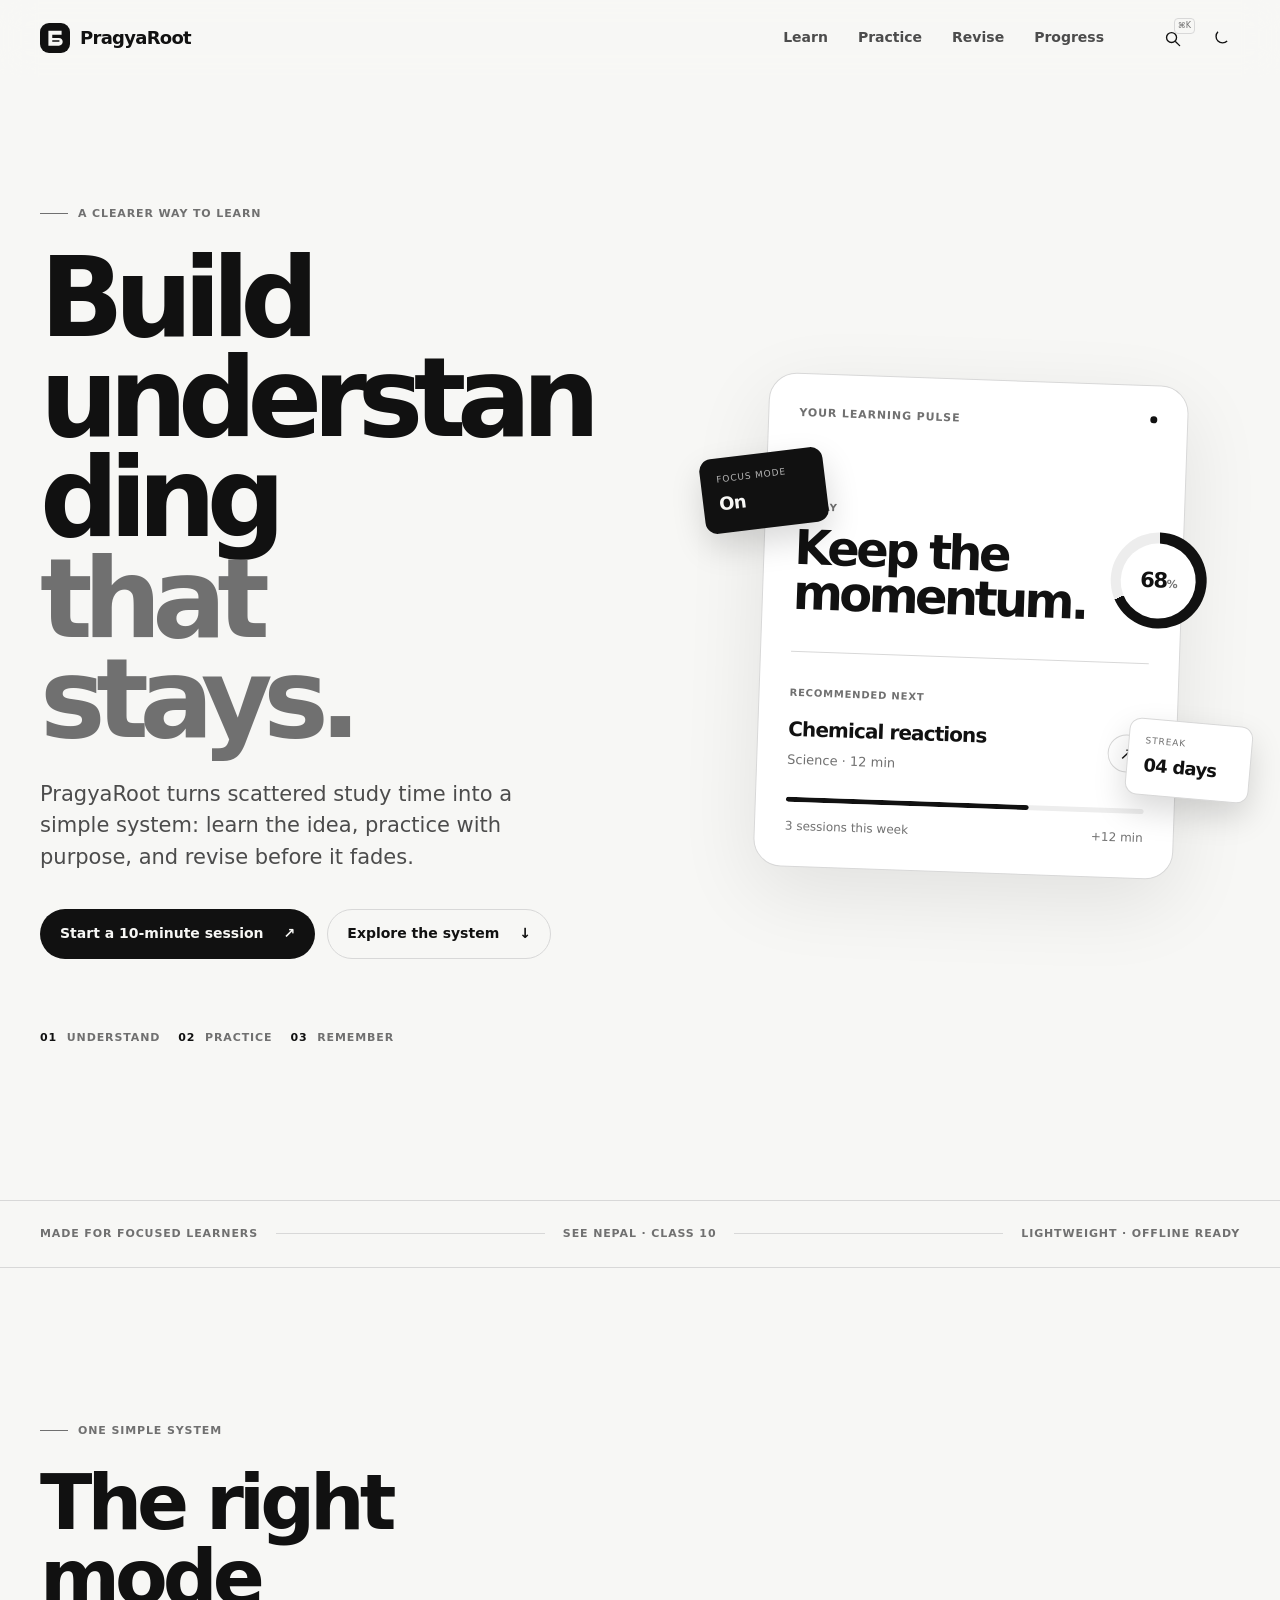
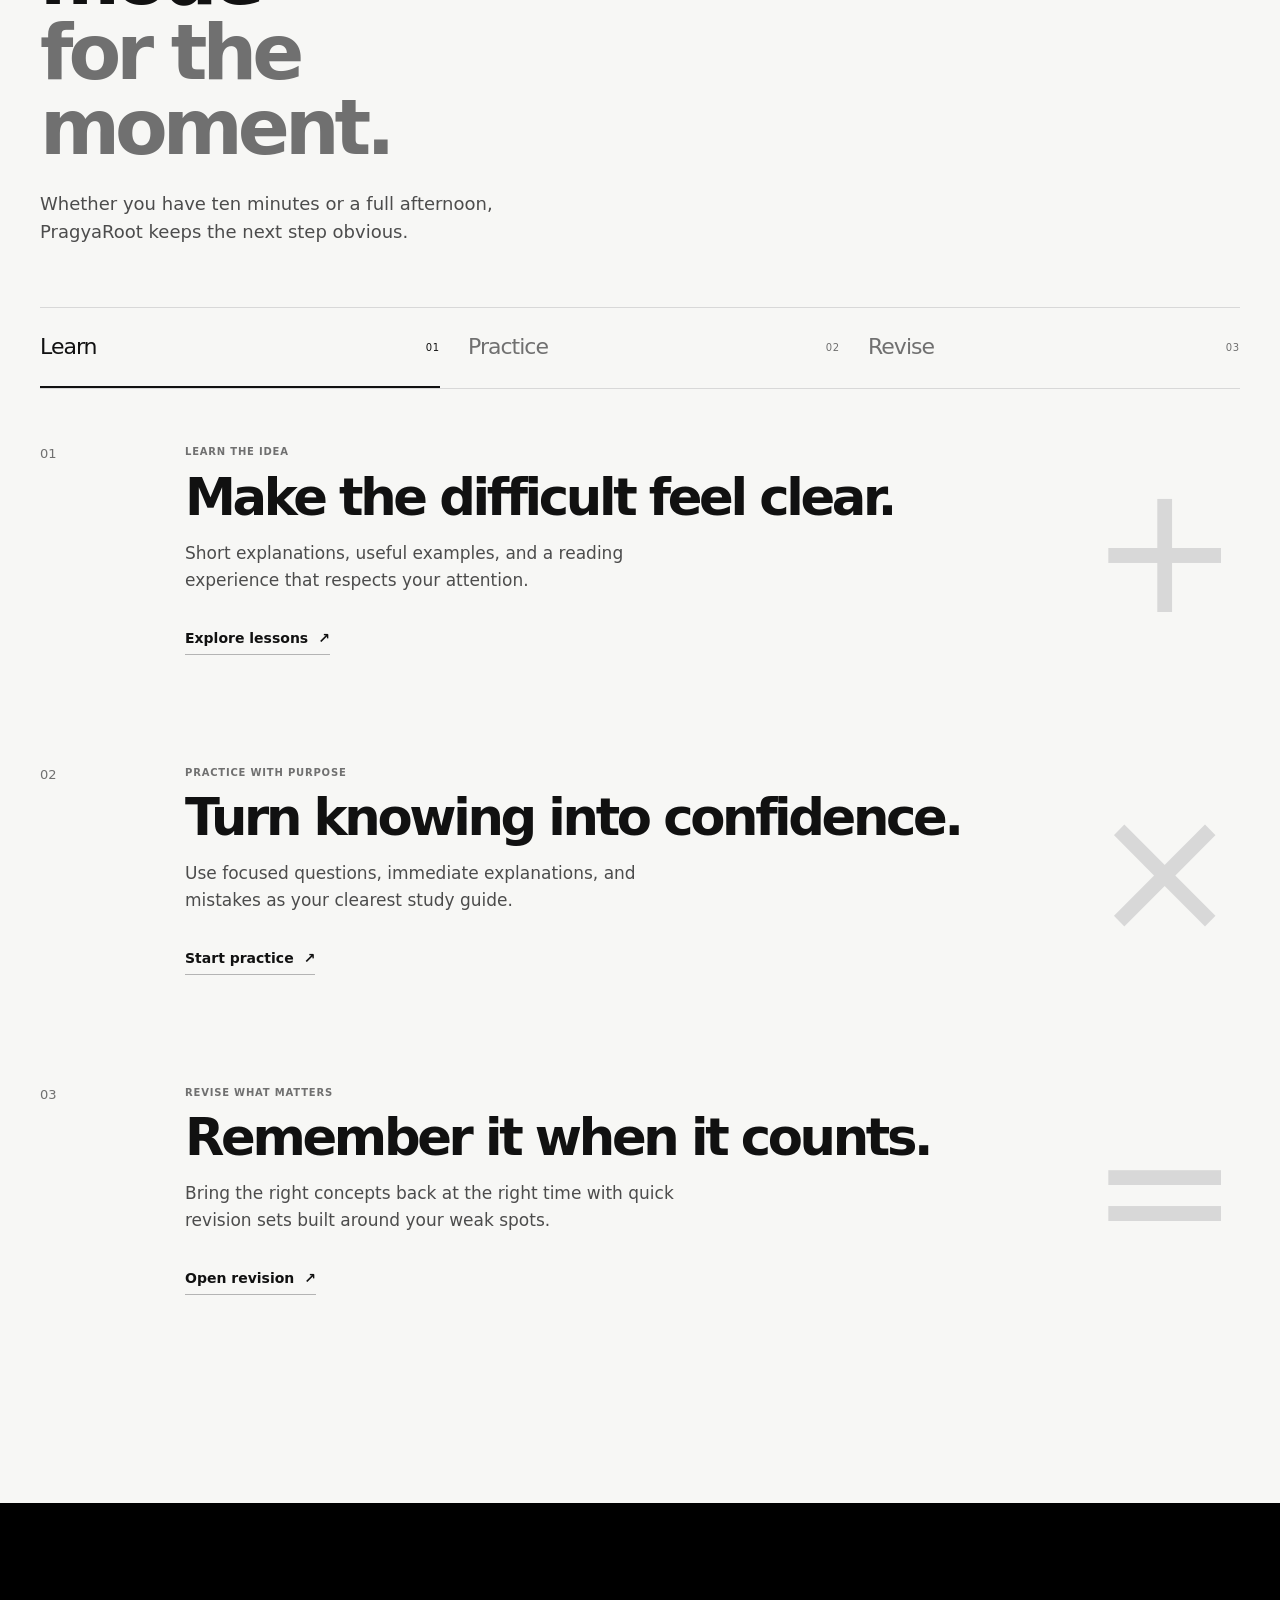
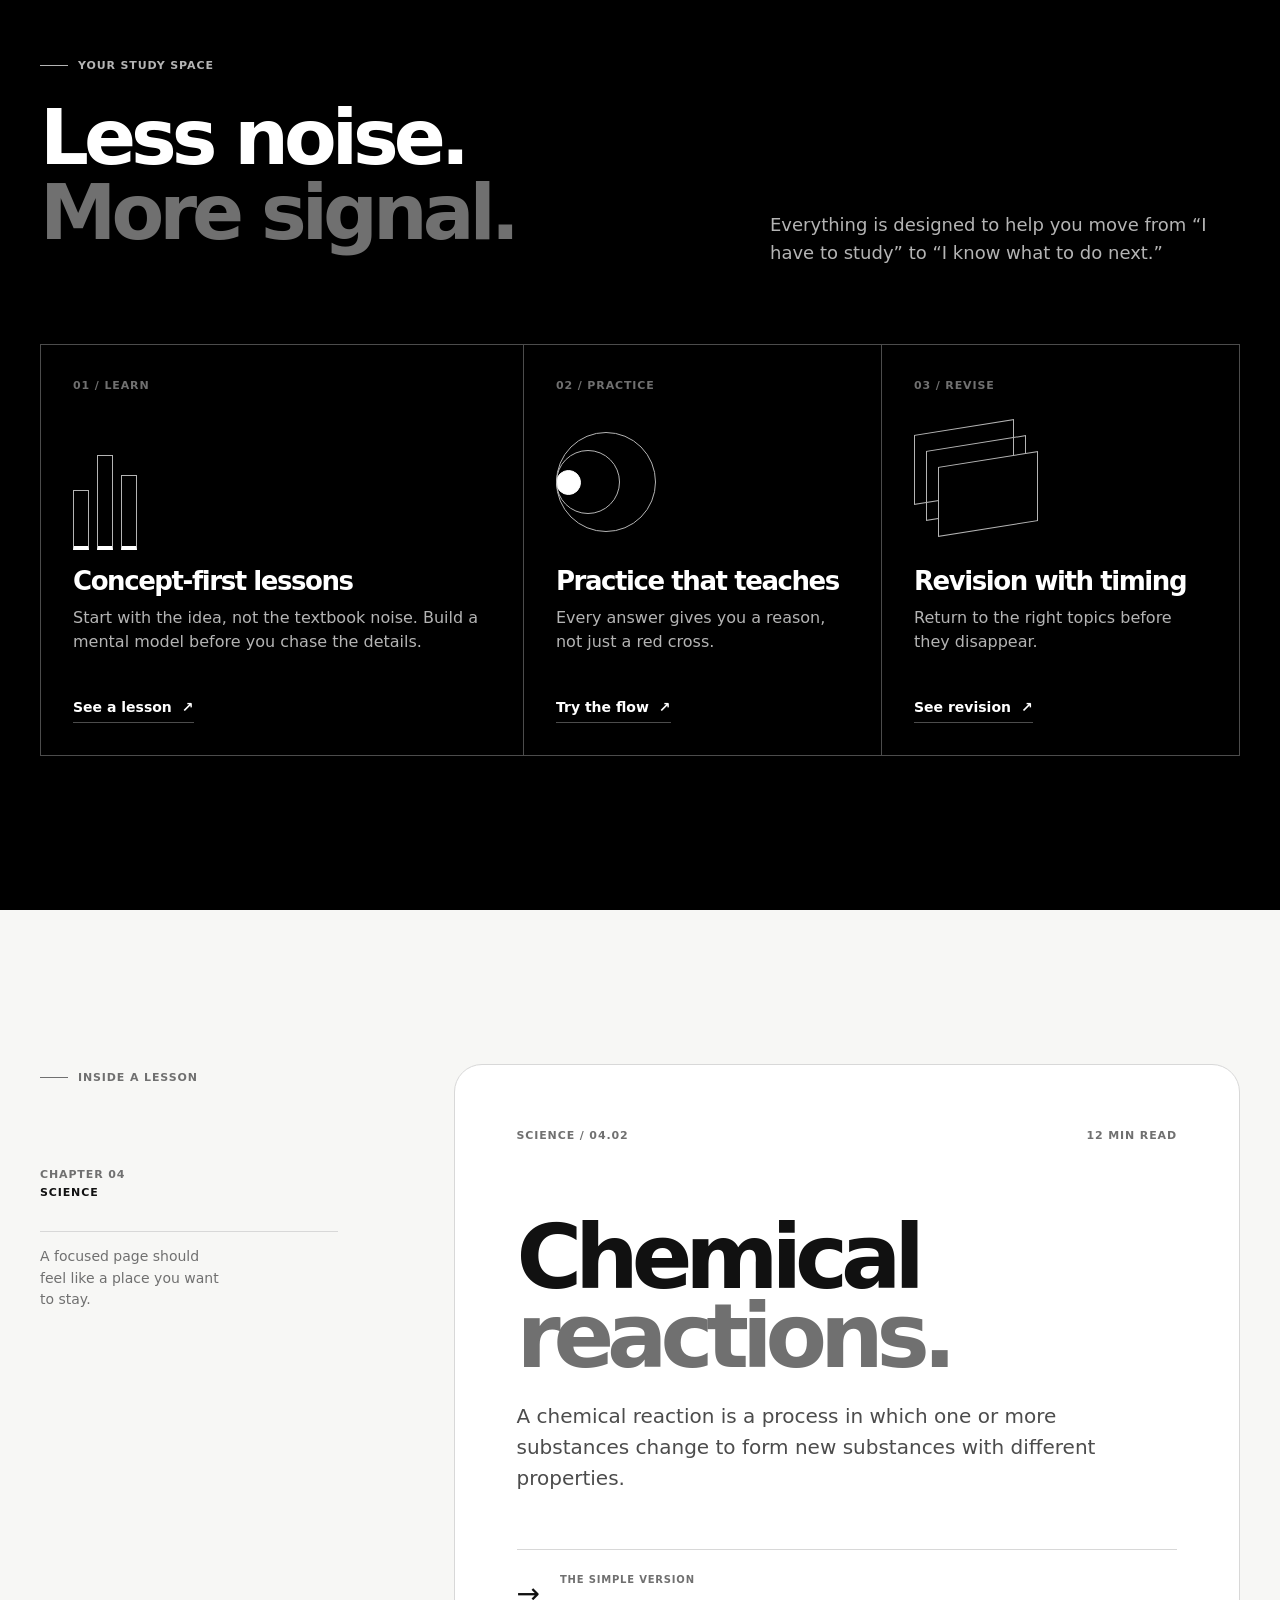
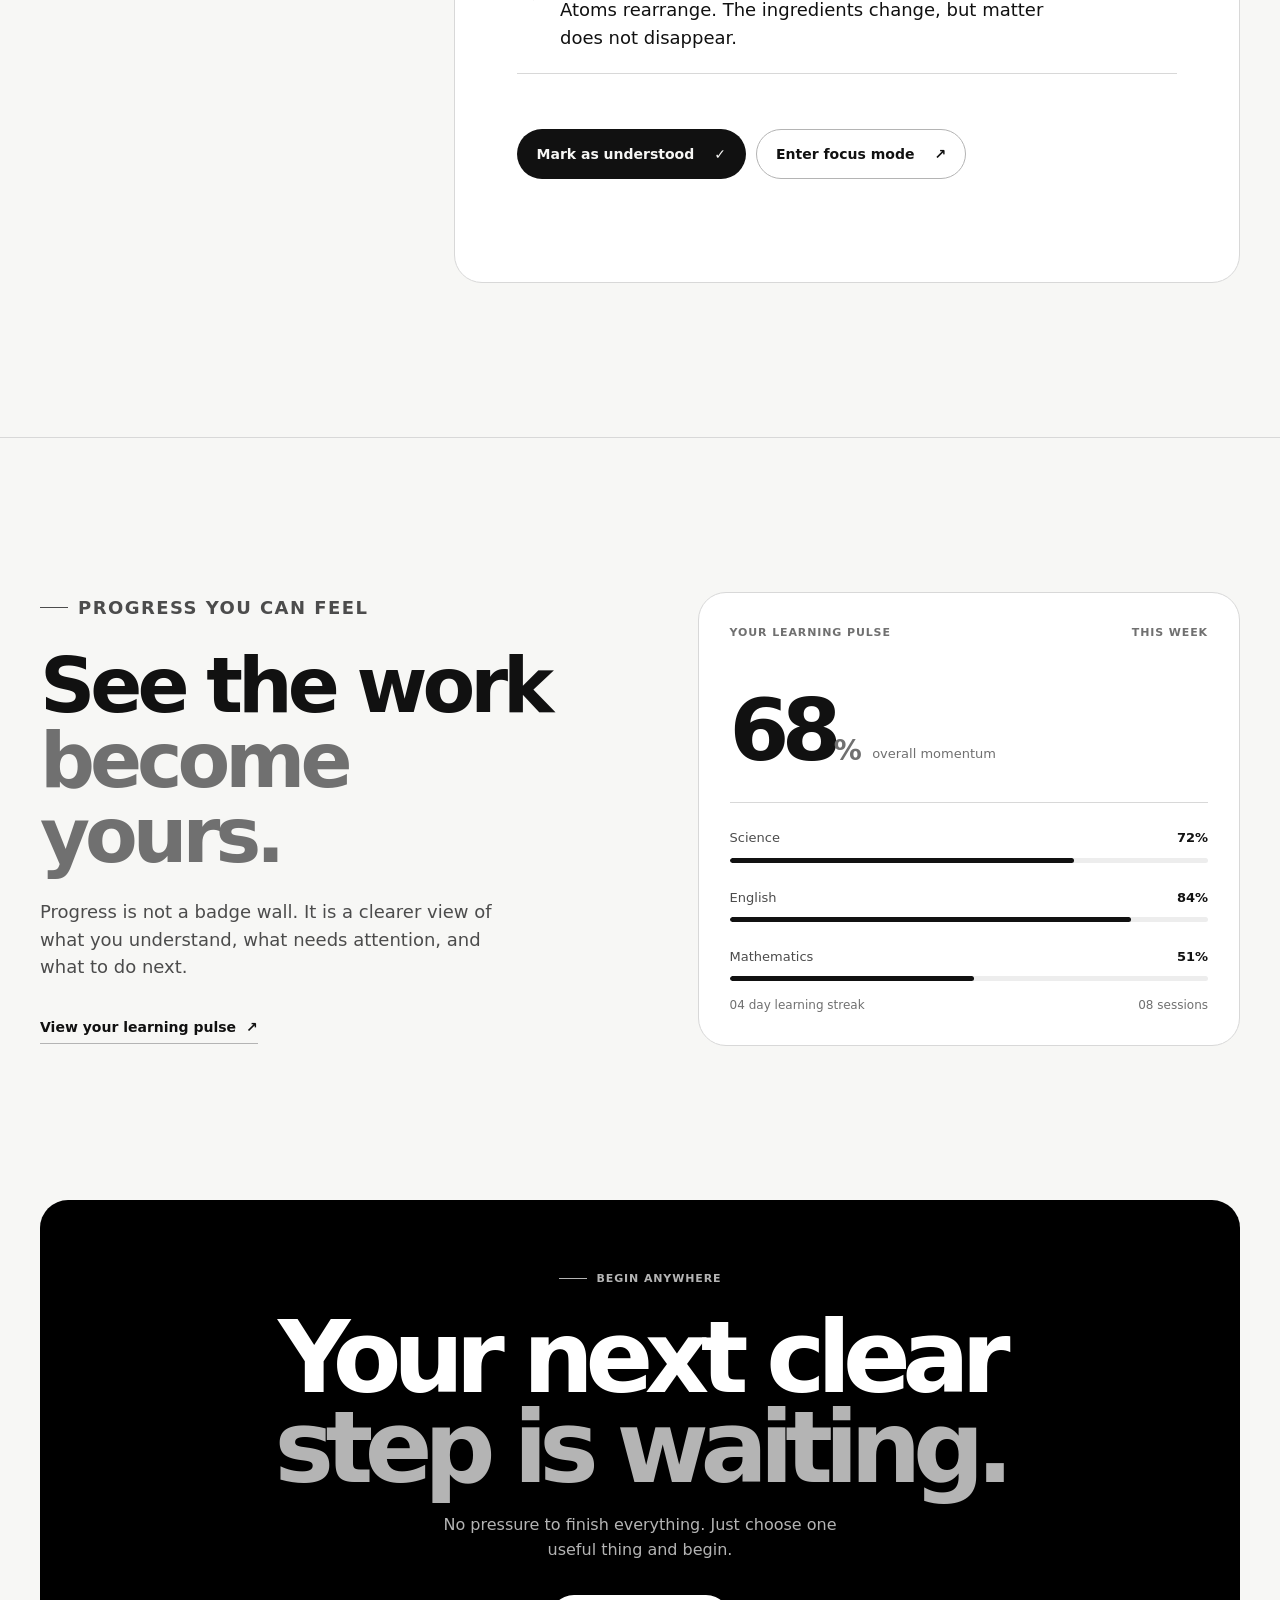
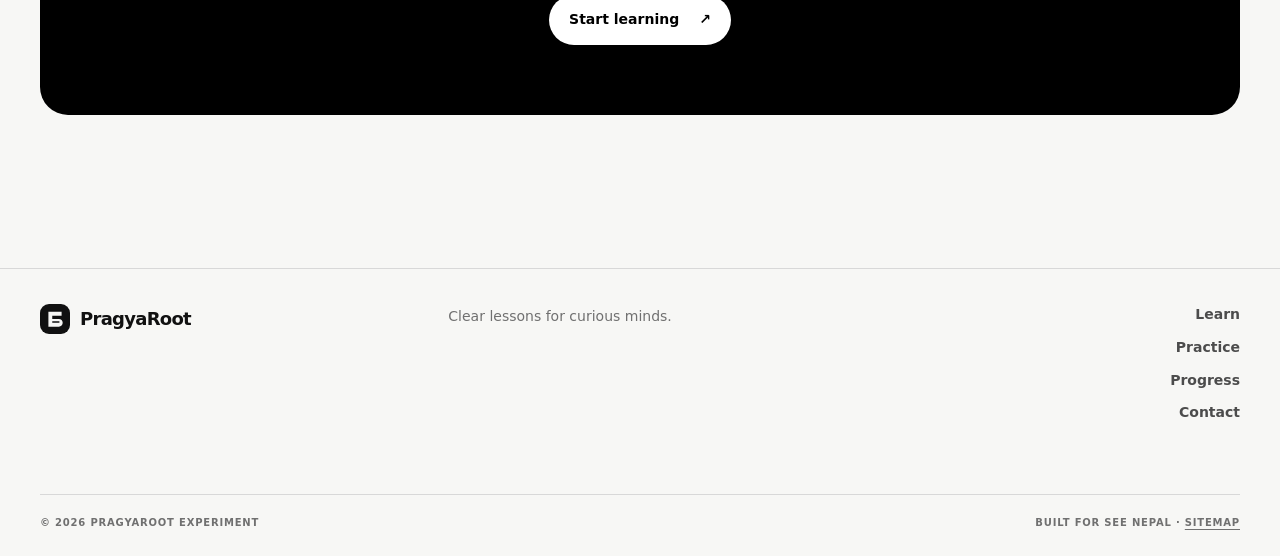
==== commit 8835cf27: "Transform PragyaRoot into a monochrome learning product" ====
--- a/index.html
+++ b/index.html
@@ -1,451 +1,178 @@
-<!DOCTYPE html>
+<!doctype html>
 <html lang="en">
 <head>
-<meta charset="UTF-8">
-<meta name="viewport" content="width=device-width, initial-scale=1.0">
-<title>PragyaRoot</title>
-<meta name="description" content="Class 10 notes, exercise solutions, grammar and learning games for SEE Nepal. Chapter-wise, exam-focused content by PragyaRoot.">
-<link rel="canonical" href="https://pragyaroot.com/">
-<meta name="robots" content="index, follow, max-image-preview:large, max-snippet:-1, max-video-preview:-1">
-<meta name="googlebot" content="index, follow">
-<meta name="author" content="PragyaRoot">
-<meta name="language" content="English">
-<meta name="revisit-after" content="7 days">
-<meta name="rating" content="general">
-<meta property="og:type" content="website">
-<meta property="og:site_name" content="PragyaRoot">
-<meta property="og:title" content="PragyaRoot">
-<meta property="og:description" content="Class 10 notes, exercise solutions, grammar and learning games for SEE Nepal. Chapter-wise, exam-focused content by PragyaRoot.">
-<meta property="og:url" content="https://pragyaroot.com/">
-<meta property="og:image" content="https://blogger.googleusercontent.com/img/a/AVvXsEgVIBpNidrRIBvOIG6xuJvOsLRUB6DbUF7P0I4kipF1yLD9WPpUj-c5BwtlTBB-drIGQJi58ZF1-kqKeAAL0BlgyaKtOTgldphCdP2-H_C6EnC1gEs4soKlfO50jMuz3TCyHXKh5hwFmqNb6DVxZ2rrLjLOJjI0yhgKnRFMC6RMNTCmseU7L839vJoKMkIz=s1600">
-<meta property="og:image:alt" content="PragyaRoot — Class 10 Study Resources for SEE Nepal">
-<meta property="og:locale" content="en_US">
-<meta property="og:locale:alternate" content="ne_NP">
-<meta name="twitter:card" content="summary_large_image">
-<meta name="twitter:title" content="PragyaRoot">
-<meta name="twitter:description" content="Class 10 notes, exercise solutions, grammar and learning games for SEE Nepal. Chapter-wise, exam-focused content by PragyaRoot.">
-<meta name="twitter:image" content="https://blogger.googleusercontent.com/img/a/AVvXsEgVIBpNidrRIBvOIG6xuJvOsLRUB6DbUF7P0I4kipF1yLD9WPpUj-c5BwtlTBB-drIGQJi58ZF1-kqKeAAL0BlgyaKtOTgldphCdP2-H_C6EnC1gEs4soKlfO50jMuz3TCyHXKh5hwFmqNb6DVxZ2rrLjLOJjI0yhgKnRFMC6RMNTCmseU7L839vJoKMkIz=s1600">
-<meta name="twitter:image:alt" content="PragyaRoot — Class 10 Study Resources for SEE Nepal">
-<meta name="geo.region" content="NP">
-<meta name="geo.placename" content="Nepal">
-<meta name="geo.position" content="28.3949;84.1240">
-<meta name="ICBM" content="28.3949, 84.1240">
-<meta name="theme-color" content="#FAFAFA" media="(prefers-color-scheme: light)">
-<meta name="theme-color" content="#000000" media="(prefers-color-scheme: dark)">
-<meta name="apple-mobile-web-app-capable" content="yes">
-<meta name="apple-mobile-web-app-status-bar-style" content="black-translucent">
-<meta name="apple-mobile-web-app-title" content="PragyaRoot">
-<meta name="application-name" content="PragyaRoot">
-<meta name="format-detection" content="telephone=no">
-<link rel="icon" href="./favicon.ico" sizes="any">
-<link rel="icon" type="image/svg+xml" href="./favicon.svg">
-<link rel="apple-touch-icon" href="./apple-touch-icon.png">
-<link rel="manifest" href="./manifest.webmanifest">
-<link rel="sitemap" type="application/xml" href="/sitemap.xml">
+  <meta charset="utf-8">
+  <meta name="viewport" content="width=device-width, initial-scale=1">
+  <title>PragyaRoot — Understand more. Memorize less.</title>
+  <meta name="description" content="PragyaRoot is a focused learning system for SEE Nepal: clear lessons, deliberate practice, and revision that stays with you.">
+  <meta name="keywords" content="SEE Nepal, Class 10 notes, Nepal study materials, exam preparation, learning, revision, practice">
+  <meta name="author" content="PragyaRoot">
+  <meta name="robots" content="index, follow, max-image-preview:large, max-snippet:-1, max-video-preview:-1">
+  <link rel="canonical" href="https://saurav27p.github.io/pragyarootexp/">
+  <meta property="og:type" content="website">
+  <meta property="og:site_name" content="PragyaRoot">
+  <meta property="og:title" content="PragyaRoot — Understand more. Memorize less.">
+  <meta property="og:description" content="A calmer, clearer way to learn for SEE Nepal.">
+  <meta property="og:url" content="https://saurav27p.github.io/pragyarootexp/">
+  <meta property="og:image" content="https://saurav27p.github.io/pragyarootexp/icon-512.png">
+  <meta property="og:image:alt" content="PragyaRoot monochrome mark">
+  <meta name="twitter:card" content="summary_large_image">
+  <meta name="twitter:title" content="PragyaRoot — Understand more. Memorize less.">
+  <meta name="twitter:description" content="Clear lessons, deliberate practice, and revision that stays with you.">
+  <meta name="twitter:image" content="https://saurav27p.github.io/pragyarootexp/icon-512.png">
+  <meta name="theme-color" content="#ffffff" media="(prefers-color-scheme: light)">
+  <meta name="theme-color" content="#000000" media="(prefers-color-scheme: dark)">
+  <meta name="color-scheme" content="light dark">
+  <link rel="icon" type="image/svg+xml" href="./favicon.svg">
+  <link rel="apple-touch-icon" href="./apple-touch-icon.png">
+  <link rel="manifest" href="./manifest.webmanifest">
+  <link rel="sitemap" type="application/xml" href="./sitemap.xml">
+  <link rel="stylesheet" href="./assets/css/shared.css">
+  <script type="application/ld+json">
+  {
+    "@context":"https://schema.org",
+    "@type":"WebSite",
+    "name":"PragyaRoot",
+    "url":"https://saurav27p.github.io/pragyarootexp/",
+    "description":"A focused learning system for SEE Nepal.",
+    "potentialAction":{"@type":"SearchAction","target":"https://saurav27p.github.io/pragyarootexp/?q={search_term_string}","query-input":"required name=search_term_string"}
+  }
+  </script>
+  <script type="application/ld+json">
+  {
+    "@context":"https://schema.org",
+    "@type":"EducationalOrganization",
+    "name":"PragyaRoot",
+    "url":"https://saurav27p.github.io/pragyarootexp/",
+    "areaServed":"Nepal",
+    "knowsLanguage":["en","ne"]
+  }
+  </script>
+</head>
+<body>
+  <a class="skip-link" href="#main">Skip to content</a>
+  <div class="site-noise" aria-hidden="true"></div>
 
-<link rel="preconnect" href="https://fonts.googleapis.com">
-<link rel="preconnect" href="https://fonts.gstatic.com" crossorigin>
-<link rel="preconnect" href="https://cdnjs.cloudflare.com">
-<link rel="preconnect" href="https://blogger.googleusercontent.com">
-<link href="https://fonts.googleapis.com/css2?family=Inter:wght@400;500;600;700;800;900&display=swap" rel="stylesheet">
-<link rel="stylesheet" href="https://cdnjs.cloudflare.com/ajax/libs/font-awesome/6.5.1/css/all.min.css" media="print" onload="this.media='all'">
-<noscript><link rel="stylesheet" href="https://cdnjs.cloudflare.com/ajax/libs/font-awesome/6.5.1/css/all.min.css"></noscript>
+  <header class="site-header" data-header>
+    <div class="container header-inner">
+      <a class="brand" href="./" aria-label="PragyaRoot home">
+        <span class="brand-mark" aria-hidden="true"><svg viewBox="0 0 40 40" role="img"><path d="M8 7h24v7H15v6h12c4 0 7 3 7 7s-3 7-7 7H8V7Zm7 20h12c.8 0 1.5-.7 1.5-1.5S27.8 24 27 24H15v3Z" fill="currentColor"/></svg></span>
+        <span class="brand-word">PragyaRoot</span>
+      </a>
+      <nav class="desktop-nav" aria-label="Primary navigation">
+        <a href="#learn">Learn</a>
+        <a href="#practice">Practice</a>
+        <a href="#revise">Revise</a>
+        <a href="#progress">Progress</a>
+      </nav>
+      <div class="header-actions">
+        <button class="icon-button" type="button" data-search-open aria-label="Open search" title="Search (Ctrl K)"><svg viewBox="0 0 24 24" aria-hidden="true"><circle cx="10.8" cy="10.8" r="6.3"/><path d="m16 16 5 5"/></svg><span class="shortcut">⌘K</span></button>
+        <button class="icon-button" type="button" data-theme-toggle aria-label="Switch appearance" title="Switch appearance"><svg viewBox="0 0 24 24" aria-hidden="true"><path d="M20.4 15.2A8.2 8.2 0 0 1 8.8 3.6 8.2 8.2 0 1 0 20.4 15.2Z"/></svg></button>
+        <button class="menu-button" type="button" data-menu-toggle aria-expanded="false" aria-controls="mobile-menu"><span></span><span></span><span></span><span class="sr-only">Open menu</span></button>
+      </div>
+    </div>
+    <div class="mobile-menu" id="mobile-menu" data-mobile-menu hidden>
+      <nav aria-label="Mobile navigation">
+        <a href="#learn">Learn <span>01</span></a>
+        <a href="#practice">Practice <span>02</span></a>
+        <a href="#revise">Revise <span>03</span></a>
+        <a href="#progress">Progress <span>04</span></a>
+      </nav>
+      <button class="text-button" type="button" data-search-open>Search PragyaRoot <span>⌘K</span></button>
+    </div>
+  </header>
 
-<link rel="stylesheet" href="./assets/css/shared.css?v=2">
-
-<script type="application/ld+json">
-{
-  "@context":"https://schema.org",
-  "@type":"Organization",
-  "name":"PragyaRoot",
-  "url":"https://pragyaroot.com/",
-  "logo":"https://pragyaroot.com/logo.png",
-  "description":"Class 10 study resources for Nepal's SEE students.",
-  "sameAs":["https://youtube.com/@pragyaroot"],
-  "areaServed":{"@type":"Country","name":"Nepal"}
-}
-</script>
-<script type="application/ld+json">
-{
-  "@context":"https://schema.org",
-  "@type":"WebSite",
-  "name":"PragyaRoot",
-  "url":"https://pragyaroot.com/",
-  "inLanguage":"en",
-  "potentialAction":{
-    "@type":"SearchAction",
-    "target":"https://pragyaroot.com/search?q={search_term_string}",
-    "query-input":"required name=search_term_string"
-  }
-}
-</script>
-<script type="application/ld+json">
-{
-  "@context":"https://schema.org",
-  "@type":"EducationalOrganization",
-  "name":"PragyaRoot",
-  "url":"https://pragyaroot.com/",
-  "description":"Free Class 10 notes, solutions, grammar guides, and learning games for SEE Nepal.",
-  "address":{"@type":"PostalAddress","addressCountry":"NP"},
-  "hasOfferCatalog":{
-    "@type":"OfferCatalog",
-    "name":"Class 10 Study Resources",
-    "itemListElement":[
-      {"@type":"Course","name":"Class 10 Nepali","description":"Notes, grammar, and solutions.","provider":{"@type":"Organization","name":"PragyaRoot"}},
-      {"@type":"Course","name":"Class 10 English","description":"Notes, grammar, and solutions.","provider":{"@type":"Organization","name":"PragyaRoot"}},
-      {"@type":"Course","name":"Class 10 Science","description":"Notes and solutions.","provider":{"@type":"Organization","name":"PragyaRoot"}},
-      {"@type":"Course","name":"Class 10 Mathematics","description":"Step-by-step solutions.","provider":{"@type":"Organization","name":"PragyaRoot"}},
-      {"@type":"Course","name":"Class 10 Social Studies","description":"Notes and solutions.","provider":{"@type":"Organization","name":"PragyaRoot"}}
-    ]
-  }
-}
-</script>
-<script type="application/ld+json">
-{
-  "@context":"https://schema.org",
-  "@type":"FAQPage",
-  "mainEntity":[
-    {"@type":"Question","name":"What is PragyaRoot?","acceptedAnswer":{"@type":"Answer","text":"PragyaRoot is a free study resource platform offering Class 10 notes, exercise solutions, grammar guides, and learning games for SEE students in Nepal."}},
-    {"@type":"Question","name":"Is PragyaRoot free?","acceptedAnswer":{"@type":"Answer","text":"Yes. All Class 10 notes, solutions, grammar content, and learning games on PragyaRoot are completely free."}},
-    {"@type":"Question","name":"Does PragyaRoot cover the SEE syllabus?","acceptedAnswer":{"@type":"Answer","text":"Yes. PragyaRoot content is aligned with the CDC curriculum for Class 10 and covers the SEE syllabus chapter-wise."}},
-    {"@type":"Question","name":"Which subjects does PragyaRoot offer for Class 10?","acceptedAnswer":{"@type":"Answer","text":"PragyaRoot offers Nepali, English, Science, Mathematics, and Social Studies for Class 10, with more subjects being added."}}
-  ]
-}
-</script>
-</head>
-
-<body>
-
-<div class="pr-ambient" aria-hidden="true"></div>
-
-<div data-component="header"></div>
-<div data-component="sidebar"></div>
-<div data-component="drawer"></div>
-<div data-component="search"></div>
-
-<main class="pr-main">
-
-<div id="pragyaroot-root">
-  <div class="container">
-    <div class="content-inner">
-
-      <h1 class="sr-only">PragyaRoot — Class 10 Notes, Exercise Solutions, Grammar and Learning Games for SEE Nepal</h1>
-
-      <section class="hero" aria-labelledby="hero-heading">
-
-        <div class="eyebrow">
-          <span class="live" aria-hidden="true"></span>
-          <span>Nepal · Class 10 · SEE 2082/83</span>
-          <svg width="12" height="12" viewBox="0 0 24 24" fill="none" aria-hidden="true">
-            <path d="M12 3L2 9l10 6 10-6-10-6z" fill="currentColor"/>
-            <path d="M6 11.5v5c0 1.657 2.686 3 6 3s6-1.343 6-3v-5" stroke="currentColor" stroke-width="1.8" stroke-linecap="round" fill="none"/>
-          </svg>
-        </div>
-
-        <div class="slogan-wrap" id="hero-heading">
-          <span class="slogan-word">Knowledge</span>
-          <span class="slogan-dot" aria-hidden="true">•</span>
-          <span class="slogan-word">Confidence</span>
-          <span class="slogan-dot" aria-hidden="true">•</span>
-          <span class="slogan-word">Results</span>
-        </div>
-
-        <div class="rotator-wrap">
-          <span class="rotator-label">
-            <svg width="11" height="11" viewBox="0 0 24 24" fill="none" stroke="currentColor" stroke-width="2.5" aria-hidden="true">
-              <path d="M13 2L4.5 13.5H11L10 22l8.5-11.5H13z"/>
-            </svg>
-            Get
-          </span>
-
-          <span class="rotator-track">
-            <span class="rotator-word active" id="rw">CLASS 10 NOTES</span>
-          </span>
-        </div>
-
-        <div class="pills">
-          <span class="pill"><i class="fa-solid fa-book-open" aria-hidden="true"></i> Notes</span>
-          <span class="pill"><i class="fa-solid fa-pen-to-square" aria-hidden="true"></i> Solutions</span>
-          <span class="pill"><i class="fa-solid fa-language" aria-hidden="true"></i> Grammar</span>
-          <span class="pill"><i class="fa-solid fa-gamepad" aria-hidden="true"></i> Games</span>
-        </div>
-
-      </section>
-
-      <section class="trust-card reveal" aria-labelledby="trust-heading">
-
-        <div class="trust-header">
-          <i class="fa-solid fa-chart-simple" aria-hidden="true"></i>
-          <h2 class="trust-lbl" id="trust-heading">Trusted by Nepali Students</h2>
-        </div>
-
-        <div class="trust-grid">
-
-          <div class="trust-item">
-            <div class="trust-ico">
-              <i class="fa-solid fa-book-open" aria-hidden="true"></i>
-            </div>
-            <div class="trust-txt">
-              <h3>Chapter Notes</h3>
-              <p>CDC aligned, exam-focused</p>
-            </div>
+  <main id="main">
+    <section class="hero section-pad" aria-labelledby="hero-title">
+      <div class="container hero-grid">
+        <div class="hero-copy reveal">
+          <p class="eyebrow"><span class="eyebrow-line"></span> A clearer way to learn</p>
+          <h1 id="hero-title">Build understanding<br><em>that stays.</em></h1>
+          <p class="hero-lede">PragyaRoot turns scattered study time into a simple system: learn the idea, practice with purpose, and revise before it fades.</p>
+          <div class="hero-actions">
+            <a class="button button-dark" href="#learn" data-start-session>Start a 10-minute session <span aria-hidden="true">↗</span></a>
+            <a class="button button-quiet" href="#system">Explore the system <span aria-hidden="true">↓</span></a>
           </div>
-
-          <div class="trust-item">
-            <div class="trust-ico">
-              <i class="fa-solid fa-pen-to-square" aria-hidden="true"></i>
-            </div>
-            <div class="trust-txt">
-              <h3>Solutions</h3>
-              <p>Step-by-step answers</p>
-            </div>
-          </div>
-
-          <div class="trust-item">
-            <div class="trust-ico">
-              <i class="fa-solid fa-gamepad" aria-hidden="true"></i>
-            </div>
-            <div class="trust-txt">
-              <h3>Grammar + Games</h3>
-              <p>Interactive learning</p>
-            </div>
-          </div>
-
-        </div>
-
-        <div class="trust-foot">
-          <span class="tftag highlight"><i class="fa-solid fa-check" aria-hidden="true"></i> Exam-Focused</span>
-          <span class="tftag"><i class="fa-solid fa-check" aria-hidden="true"></i> 100% Free</span>
-          <span class="tftag"><i class="fa-solid fa-rotate" aria-hidden="true"></i> Updated</span>
-        </div>
-
-      </section>
-
-      <section aria-labelledby="subjects-heading">
-        <div class="sh">
-          <i class="fa-solid fa-grip" aria-hidden="true"></i>
-          <h2 id="subjects-heading">Subjects</h2>
-          <div class="sh-ln" aria-hidden="true"></div>
-        </div>
-
-        <div class="subjs">
-
-          <a href="./pages/notes/nepali.html" class="subj-real">
-            <div class="sl">
-              <div class="sico"><i class="fa-solid fa-book-open" aria-hidden="true"></i></div>
-              <div>
-                <span class="sname">Nepali</span>
-                <span class="ssub">Notes · Grammar · Solutions</span>
-              </div>
-            </div>
-
-            <div class="sr">
-              <span class="avail"><span class="adot" aria-hidden="true"></span>Available</span>
-              <i class="fa-solid fa-chevron-right arr" aria-hidden="true"></i>
-            </div>
-          </a>
-
-          <a href="./pages/notes/english.html" class="subj-real">
-            <div class="sl">
-              <div class="sico"><i class="fa-solid fa-language" aria-hidden="true"></i></div>
-              <div>
-                <span class="sname">English</span>
-                <span class="ssub">Notes · Grammar · Solutions</span>
-              </div>
-            </div>
-
-            <div class="sr">
-              <span class="avail"><span class="adot" aria-hidden="true"></span>Available</span>
-              <i class="fa-solid fa-chevron-right arr" aria-hidden="true"></i>
-            </div>
-          </a>
-
-          <div class="subj-dummy">
-            <div class="sl">
-              <div class="sico"><i class="fa-solid fa-flask" aria-hidden="true"></i></div>
-              <div>
-                <span class="sname">Science</span>
-                <span class="ssub">Notes · Solutions</span>
-              </div>
-            </div>
-
-            <div class="sr">
-              <span class="avail"><span class="adot" aria-hidden="true"></span>Soon</span>
-              <i class="fa-solid fa-chevron-right arr" aria-hidden="true"></i>
-            </div>
-          </div>
-
-          <div class="subj-dummy">
-            <div class="sl">
-              <div class="sico"><i class="fa-solid fa-plus" aria-hidden="true"></i></div>
-              <div>
-                <span class="sname">Mathematics</span>
-                <span class="ssub">Step-by-step solutions</span>
-              </div>
-            </div>
-
-            <div class="sr">
-              <span class="avail"><span class="adot" aria-hidden="true"></span>Soon</span>
-              <i class="fa-solid fa-chevron-right arr" aria-hidden="true"></i>
-            </div>
-          </div>
-
-          <div class="subj-dummy">
-            <div class="sl">
-              <div class="sico"><i class="fa-solid fa-users" aria-hidden="true"></i></div>
-              <div>
-                <span class="sname">Social Studies</span>
-                <span class="ssub">Notes · Solutions</span>
-              </div>
-            </div>
-
-            <div class="sr">
-              <span class="avail"><span class="adot" aria-hidden="true"></span>Soon</span>
-              <i class="fa-solid fa-chevron-right arr" aria-hidden="true"></i>
-            </div>
-          </div>
-
-        </div>
-      </section>
-
-      <section aria-labelledby="grammar-heading">
-        <div class="sh">
-          <i class="fa-solid fa-circle" aria-hidden="true"></i>
-          <h2 id="grammar-heading">Grammar</h2>
-          <div class="sh-ln" aria-hidden="true"></div>
-        </div>
-
-        <div class="grammar-grid">
-
-          <div class="grammar-item">
-            <div class="grammar-left">
-              <div class="grammar-ico"><i class="fa-solid fa-language" aria-hidden="true"></i></div>
-              <div class="grammar-text">
-                <h3>English Grammar</h3>
-                <p>Rules · Exercises · Examples</p>
-              </div>
-            </div>
-            <div class="grammar-badge">Soon</div>
-          </div>
-
-          <div class="grammar-item">
-            <div class="grammar-left">
-              <div class="grammar-ico"><i class="fa-solid fa-language" aria-hidden="true"></i></div>
-              <div class="grammar-text">
-                <h3>नेपाली व्याकरण</h3>
-                <p>नियम · अभ्यास · उदाहरण</p>
-              </div>
-            </div>
-            <div class="grammar-badge">Soon</div>
-          </div>
-
-        </div>
-      </section>
-
-      <section aria-labelledby="explore-heading">
-        <div class="sh">
-          <i class="fa-solid fa-compass" aria-hidden="true"></i>
-          <h2 id="explore-heading">Explore</h2>
-          <div class="sh-ln" aria-hidden="true"></div>
-        </div>
-
-        <a href="./pages/games.html" class="games-real">
-          <div class="games-ico">
-            <i class="fa-solid fa-gamepad" aria-hidden="true"></i>
-          </div>
-
-          <div>
-            <span>Games</span>
-            <span class="games-sub">Learn while playing</span>
-          </div>
-        </a>
-
-        <div class="tools-item" style="margin-top:var(--s-3)">
-          <div class="sl">
-            <div class="sico">
-              <i class="fa-solid fa-screwdriver-wrench" aria-hidden="true"></i>
-            </div>
-
-            <div>
-              <span class="sname">Tools</span>
-              <span class="ssub">Smart study helpers</span>
-            </div>
-          </div>
-
-          <div class="sr">
-            <span class="avail">
-              <span class="adot" aria-hidden="true"></span>Soon
-            </span>
-            <i class="fa-solid fa-chevron-right arr" aria-hidden="true"></i>
+          <div class="hero-proof" aria-label="PragyaRoot product principles">
+            <span><strong>01</strong> Understand</span><span><strong>02</strong> Practice</span><span><strong>03</strong> Remember</span>
           </div>
         </div>
-      </section>
+        <div class="hero-visual reveal reveal-delay" aria-label="Your learning pulse preview">
+          <div class="pulse-card">
+            <div class="card-topline"><span>YOUR LEARNING PULSE</span><span class="status-dot" aria-label="Active"></span></div>
+            <div class="pulse-heading"><div><span class="micro-label">TODAY</span><h2>Keep the<br>momentum.</h2></div><div class="ring" aria-label="68 percent complete"><span>68<small>%</small></span></div></div>
+            <div class="pulse-rule"></div>
+            <div class="next-session"><span class="micro-label">RECOMMENDED NEXT</span><div class="next-row"><div><h3>Chemical reactions</h3><p>Science · 12 min</p></div><span class="circle-arrow" aria-hidden="true">↗</span></div></div>
+            <div class="mini-progress" aria-hidden="true"><span></span></div>
+            <div class="pulse-foot"><span>3 sessions this week</span><span>+12 min</span></div>
+          </div>
+          <div class="float-note float-note-one"><span>FOCUS MODE</span><strong>On</strong></div>
+          <div class="float-note float-note-two"><span>STREAK</span><strong>04 days</strong></div>
+        </div>
+      </div>
+    </section>
 
-      <section aria-labelledby="contact-heading">
-        <div class="sh">
-          <i class="fa-solid fa-envelope" aria-hidden="true"></i>
-          <h2 id="contact-heading">Contact</h2>
-          <div class="sh-ln" aria-hidden="true"></div>
+    <section class="trust-rail" aria-label="PragyaRoot commitment">
+      <div class="container trust-inner"><p>MADE FOR FOCUSED LEARNERS</p><div class="trust-line"></div><p>SEE NEPAL · CLASS 10</p><div class="trust-line"></div><p>LIGHTWEIGHT · OFFLINE READY</p></div>
+    </section>
+
+    <section class="workspace section-pad" id="system" aria-labelledby="system-title">
+      <div class="container">
+        <div class="section-intro reveal"><p class="eyebrow"><span class="eyebrow-line"></span> One simple system</p><h2 id="system-title">The right mode<br><em>for the moment.</em></h2><p>Whether you have ten minutes or a full afternoon, PragyaRoot keeps the next step obvious.</p></div>
+        <div class="mode-tabs reveal" data-tabs>
+          <div class="tab-list" role="tablist" aria-label="Learning modes">
+            <button class="tab is-active" type="button" role="tab" aria-selected="true" aria-controls="mode-learn" id="tab-learn" data-tab="learn">Learn <span>01</span></button>
+            <button class="tab" type="button" role="tab" aria-selected="false" aria-controls="mode-practice" id="tab-practice" data-tab="practice">Practice <span>02</span></button>
+            <button class="tab" type="button" role="tab" aria-selected="false" aria-controls="mode-revise" id="tab-revise" data-tab="revise">Revise <span>03</span></button>
+          </div>
+          <div class="tab-panels">
+            <article class="mode-panel is-active" id="mode-learn" role="tabpanel" aria-labelledby="tab-learn" data-panel="learn"><div class="panel-number">01</div><div><p class="micro-label">LEARN THE IDEA</p><h3>Make the difficult feel clear.</h3><p>Short explanations, useful examples, and a reading experience that respects your attention.</p><a href="#learn" class="inline-link">Explore lessons <span>↗</span></a></div><div class="panel-mark" aria-hidden="true">+</div></article>
+            <article class="mode-panel" id="mode-practice" role="tabpanel" aria-labelledby="tab-practice" data-panel="practice" hidden><div class="panel-number">02</div><div><p class="micro-label">PRACTICE WITH PURPOSE</p><h3>Turn knowing into confidence.</h3><p>Use focused questions, immediate explanations, and mistakes as your clearest study guide.</p><a href="#practice" class="inline-link">Start practice <span>↗</span></a></div><div class="panel-mark" aria-hidden="true">×</div></article>
+            <article class="mode-panel" id="mode-revise" role="tabpanel" aria-labelledby="tab-revise" data-panel="revise" hidden><div class="panel-number">03</div><div><p class="micro-label">REVISE WHAT MATTERS</p><h3>Remember it when it counts.</h3><p>Bring the right concepts back at the right time with quick revision sets built around your weak spots.</p><a href="#revise" class="inline-link">Open revision <span>↗</span></a></div><div class="panel-mark" aria-hidden="true">=</div></article>
+          </div>
         </div>
+      </div>
+    </section>
 
-        <div class="contact reveal">
+    <section class="learning-grid section-pad section-dark" id="learn" aria-labelledby="learn-title">
+      <div class="container">
+        <div class="split-heading reveal"><div><p class="eyebrow eyebrow-inverse"><span class="eyebrow-line"></span> Your study space</p><h2 id="learn-title">Less noise.<br><em>More signal.</em></h2></div><p>Everything is designed to help you move from “I have to study” to “I know what to do next.”</p></div>
+        <div class="feature-grid">
+          <article class="feature-card feature-large reveal" data-searchable data-title="Learn by concept subject lessons"><span class="card-index">01 / LEARN</span><div class="feature-icon icon-book" aria-hidden="true"><span></span><span></span><span></span></div><h3>Concept-first lessons</h3><p>Start with the idea, not the textbook noise. Build a mental model before you chase the details.</p><a href="#lesson" class="card-link">See a lesson <span>↗</span></a></article>
+          <article class="feature-card reveal" data-searchable data-title="Practice questions exam mode"><span class="card-index">02 / PRACTICE</span><div class="feature-icon icon-target" aria-hidden="true"><span></span></div><h3>Practice that teaches</h3><p>Every answer gives you a reason, not just a red cross.</p><a href="#practice" class="card-link">Try the flow <span>↗</span></a></article>
+          <article class="feature-card reveal" id="revise" data-searchable data-title="Revision spaced repetition memory"><span class="card-index">03 / REVISE</span><div class="feature-icon icon-stack" aria-hidden="true"><span></span><span></span><span></span></div><h3>Revision with timing</h3><p>Return to the right topics before they disappear.</p><a href="#revise" class="card-link">See revision <span>↗</span></a></article>
+        </div>
+      </div>
+    </section>
 
-          <form id="cf" action="https://formspree.io/f/mjgeqdre" method="POST" novalidate>
+    <section class="lesson-section section-pad" id="lesson" aria-labelledby="lesson-title">
+      <div class="container lesson-grid">
+        <div class="lesson-meta reveal"><p class="eyebrow"><span class="eyebrow-line"></span> Inside a lesson</p><p class="lesson-count">CHAPTER 04<br><strong>SCIENCE</strong></p><div class="lesson-side-rule"></div><p class="lesson-side-copy">A focused page should feel like a place you want to stay.</p></div>
+        <article class="lesson-card reveal reveal-delay" data-searchable data-title="Chemical reactions science lesson"><div class="lesson-card-top"><span>SCIENCE / 04.02</span><span>12 MIN READ</span></div><h2 id="lesson-title">Chemical<br><em>reactions.</em></h2><p class="lesson-lead">A chemical reaction is a process in which one or more substances change to form new substances with different properties.</p><div class="lesson-definition"><span class="definition-mark">→</span><div><p class="micro-label">THE SIMPLE VERSION</p><p>Atoms rearrange. The ingredients change, but matter does not disappear.</p></div></div><div class="lesson-actions"><button class="button button-dark" type="button" data-complete="Chemical reactions">Mark as understood <span>✓</span></button><button class="button button-outline" type="button" data-focus>Enter focus mode <span>↗</span></button></div><p class="completion-note" data-completion-note role="status" aria-live="polite"></p></article>
+      </div>
+    </section>
 
-            <div class="field-group">
-              <label class="field-label" for="cf-name">Name</label>
+    <section class="progress-section section-pad" id="progress" aria-labelledby="progress-title">
+      <div class="container progress-grid">
+        <div class="progress-copy reveal"><p class="eyebrow"><span class="eyebrow-line"></span> Progress you can feel</p><h2 id="progress-title">See the work<br><em>become yours.</em></h2><p>Progress is not a badge wall. It is a clearer view of what you understand, what needs attention, and what to do next.</p><a class="inline-link" href="#practice">View your learning pulse <span>↗</span></a></div>
+        <div class="progress-board reveal reveal-delay"><div class="board-top"><span>YOUR LEARNING PULSE</span><span>THIS WEEK</span></div><div class="board-total"><strong>68<small>%</small></strong><span>overall momentum</span></div><div class="subject-row"><div><span>Science</span><span>72%</span></div><div class="bar"><span style="width:72%"></span></div></div><div class="subject-row"><div><span>English</span><span>84%</span></div><div class="bar"><span style="width:84%"></span></div></div><div class="subject-row"><div><span>Mathematics</span><span>51%</span></div><div class="bar"><span style="width:51%"></span></div></div><div class="board-bottom"><span>04 day learning streak</span><span>08 sessions</span></div></div>
+      </div>
+    </section>
 
-              <div class="ig">
-                <i class="fa-solid fa-user" aria-hidden="true"></i>
-                <input id="cf-name" type="text" name="name" placeholder="Tenzing Sherpa" required autocomplete="name">
-              </div>
-            </div>
+    <section class="cta-section section-pad" id="practice" aria-labelledby="cta-title">
+      <div class="container cta-box reveal"><p class="eyebrow eyebrow-inverse"><span class="eyebrow-line"></span> Begin anywhere</p><h2 id="cta-title">Your next clear<br><em>step is waiting.</em></h2><p>No pressure to finish everything. Just choose one useful thing and begin.</p><a class="button button-light" href="#learn" data-start-session>Start learning <span>↗</span></a></div>
+    </section>
 
-            <div class="field-group">
-              <label class="field-label" for="cf-email">Email</label>
+  </main>
 
-              <div class="ig">
-                <i class="fa-solid fa-envelope" aria-hidden="true"></i>
-                <input id="cf-email" type="email" name="email" placeholder="tenzing@gmail.com" required autocomplete="email">
-              </div>
-            </div>
+  <footer class="site-footer">
+    <div class="container footer-top"><a class="brand brand-footer" href="./" aria-label="PragyaRoot home"><span class="brand-mark" aria-hidden="true"><svg viewBox="0 0 40 40"><path d="M8 7h24v7H15v6h12c4 0 7 3 7 7s-3 7-7 7H8V7Zm7 20h12c.8 0 1.5-.7 1.5-1.5S27.8 24 27 24H15v3Z" fill="currentColor"/></svg></span><span class="brand-word">PragyaRoot</span></a><p>Clear lessons for curious minds.</p><div class="footer-links"><a href="#learn">Learn</a><a href="#practice">Practice</a><a href="#progress">Progress</a><a href="mailto:hello@pragyaroot.com">Contact</a></div></div>
+    <div class="container footer-bottom"><span>© <span data-year>2026</span> PragyaRoot Experiment</span><span>Built for SEE Nepal · <a href="./sitemap.xml">Sitemap</a></span></div>
+  </footer>
 
-            <div class="field-group">
-              <label class="field-label" for="cf-message">Message</label>
+  <div class="search-dialog" data-search-dialog hidden><div class="dialog-backdrop" data-search-close></div><section class="search-panel" role="dialog" aria-modal="true" aria-labelledby="search-title"><div class="search-head"><div><p class="micro-label">PRAGYAROOT SEARCH</p><h2 id="search-title">Find your next idea.</h2></div><button class="close-button" type="button" data-search-close aria-label="Close search">×</button></div><label class="search-field"><svg viewBox="0 0 24 24" aria-hidden="true"><circle cx="10.8" cy="10.8" r="6.3"/><path d="m16 16 5 5"/></svg><input type="search" data-search-input placeholder="Search lessons, subjects, or modes" autocomplete="off"><kbd>ESC</kbd></label><div class="search-results" data-search-results><button type="button" data-result="learn" data-search-text="learn concept first lessons">Learn by concept <span>↗</span></button><button type="button" data-result="practice" data-search-text="practice questions exam mode">Practice with purpose <span>↗</span></button><button type="button" data-result="revise" data-search-text="revision remember spaced repetition">Revise what matters <span>↗</span></button><button type="button" data-result="lesson" data-search-text="chemical reactions science">Chemical reactions lesson <span>↗</span></button></div><p class="search-empty" data-search-empty hidden>No matching path yet. Try “science”, “practice”, or “revision”.</p><div class="search-foot"><span>Navigate with ↑ ↓</span><span><kbd>⌘</kbd><kbd>K</kbd> to open</span></div></section></div>
 
-              <div class="ig ig-ta">
-                <i class="fa-solid fa-message" aria-hidden="true"></i>
-                <textarea id="cf-message" name="message" placeholder="Ask about notes, solutions, or report an issue..." required></textarea>
-              </div>
-            </div>
-
-            <button type="submit" class="sbtn" id="sb">
-              <i class="fa-solid fa-paper-plane" aria-hidden="true"></i>
-              Send
-            </button>
-
-            <div class="fmsg" id="fm" role="alert" aria-live="polite"></div>
-
-          </form>
-        </div>
-      </section>
-
-    </div>
-  </div>
-</div>
-
-</main>
-
-<div data-component="footer"></div>
-<div data-component="back-to-top"></div>
-
-<script src="./assets/js/shared.js" data-components-base="./components/" defer></script>
-<script>
-if ("serviceWorker" in navigator) {
-  window.addEventListener("load", function () {
-    navigator.serviceWorker.register("./sw.js").catch(function () {});
-  });
-}
-</script>
+  <div class="toast" data-toast role="status" aria-live="polite" hidden></div>
+  <script src="./assets/js/shared.js" defer></script>
 </body>
-</html>
+</html>
--- a/assets/css/shared.css
+++ b/assets/css/shared.css
@@ -1,1629 +1,168 @@
-:root{
-  --bg:#FAFAFA;
-  --surface:rgba(255,255,255,.72);
-  --surface-solid:#FFFFFF;
-  --surface-2:#F2F2F2;
-  --surface-3:#EAEAEA;
-  --surface-4:#E0E0E0;
-  --charcoal:#1C1C1C;
-  --ink:#0A0A0A;
-  --ink-2:#3D3D3D;
-  --muted:#6E6E6E;
-  --muted-2:#9C9C9C;
-  --line:rgba(0,0,0,.08);
-  --line-2:rgba(0,0,0,.14);
-  --glass-hi:rgba(255,255,255,.9);
-  --shadow-tint:rgba(0,0,0,.06);
-  --logo-filter:none;
-  --blob-a:#E0E0E0;
-  --blob-b:#C8C8C8;
-  --blob-op:.5;
-  --back-bg:rgba(255,255,255,.7);
-  --back-border:rgba(0,0,0,.12);
-  --back-arrow:#0A0A0A;
-  --header:64px;
-  --sidebar:250px;
-  --r-sm:10px;
-  --r-md:14px;
-  --r-lg:20px;
-  --r-xl:28px;
-  --r-full:999px;
-  --s-1:4px;
-  --s-2:8px;
-  --s-3:12px;
-  --s-4:16px;
-  --s-5:20px;
-  --s-6:24px;
-  --s-7:32px;
-  --s-8:40px;
-  --s-9:56px;
-  --s-10:80px;
-  --t-xs:11px;
-  --t-sm:12px;
-  --t-base:13px;
-  --t-md:14px;
-  --t-lg:16px;
-  --t-xl:clamp(1.15rem,2vw,1.35rem);
-  --t-2xl:clamp(1.4rem,3vw,1.85rem);
-  --t-3xl:clamp(1.9rem,5vw,2.9rem);
-  --sh-1:0 1px 2px var(--shadow-tint),0 2px 8px var(--shadow-tint);
-  --sh-2:0 4px 12px var(--shadow-tint),0 12px 32px var(--shadow-tint);
-  --sh-3:0 8px 24px var(--shadow-tint),0 24px 60px var(--shadow-tint);
-  --ease:cubic-bezier(.22,1,.36,1);
-  --dur-fast:140ms;
-  --dur:220ms;
-  --dur-slow:380ms;
+:root {
+  --black: #000;
+  --white: #fff;
+  --ink: #111;
+  --charcoal: #1c1c1c;
+  --graphite: #2b2b2b;
+  --grey-700: #4c4c4c;
+  --grey-500: #707070;
+  --grey-300: #b4b4b4;
+  --grey-200: #d8d8d8;
+  --grey-100: #ededed;
+  --paper: #f7f7f5;
+  --surface: #fff;
+  --max: 1200px;
+  --reading: 720px;
+  --radius-lg: 28px;
+  --radius-md: 16px;
+  --ease: cubic-bezier(.2,.75,.25,1);
+  color-scheme: light;
 }
-
-html.dark{
-  --bg:#000000;
-  --surface:rgba(14,14,14,.72);
-  --surface-solid:#0E0E0E;
-  --surface-2:#141414;
-  --surface-3:#1C1C1C;
-  --surface-4:#242424;
-  --charcoal:#2E2E2E;
-  --ink:#F5F5F5;
-  --ink-2:#C4C4C4;
-  --muted:#8A8A8A;
-  --muted-2:#5C5C5C;
-  --line:rgba(255,255,255,.08);
-  --line-2:rgba(255,255,255,.14);
-  --glass-hi:rgba(255,255,255,.06);
-  --shadow-tint:rgba(0,0,0,.5);
-  --logo-filter:invert(1);
-  --blob-a:#1A1A1A;
-  --blob-b:#141414;
-  --blob-op:.4;
-  --back-bg:rgba(24,24,24,.75);
-  --back-border:rgba(255,255,255,.14);
-  --back-arrow:#F5F5F5;
+[data-theme="dark"] {
+  --ink: #f7f7f5;
+  --charcoal: #ededed;
+  --graphite: #cfcfcf;
+  --grey-700: #b7b7b7;
+  --grey-500: #929292;
+  --grey-300: #5b5b5b;
+  --grey-200: #3b3b3b;
+  --grey-100: #262626;
+  --paper: #0b0b0b;
+  --surface: #151515;
+  color-scheme: dark;
 }
-
-*,*::before,*::after{box-sizing:border-box}
-
-html{scroll-behavior:smooth;-webkit-text-size-adjust:100%}
-
-body{
-  margin:0;
-  background:var(--bg);
-  color:var(--ink);
-  font-family:Inter,system-ui,-apple-system,BlinkMacSystemFont,"Segoe UI",Arial,sans-serif;
-  font-size:var(--t-md);
-  line-height:1.65;
-  letter-spacing:-.005em;
-  transition:background-color var(--dur) var(--ease),color var(--dur) var(--ease);
-  overflow-x:hidden;
-  -webkit-font-smoothing:antialiased;
-  -moz-osx-font-smoothing:grayscale;
-}
-
-body.pr-loading{visibility:hidden}
-
-button,input,textarea,select{font-family:inherit;font-size:inherit;color:inherit}
-
-a{color:inherit;text-decoration:none}
-
-button{border:0;background:none;color:inherit;cursor:pointer;padding:0}
-
-img{max-width:100%;display:block}
-
-::selection{background:var(--ink);color:var(--bg)}
-
-*,
-*::before,
-*::after{
-  -webkit-tap-highlight-color:transparent;
-}
-
-a,
-button,
-input,
-textarea,
-select,
-[role="button"],
-[tabindex]{
-  -webkit-tap-highlight-color:transparent;
-  -webkit-touch-callout:none;
-}
-
-a:focus,
-button:focus,
-input:focus,
-textarea:focus,
-select:focus{
-  outline:none;
-}
-
-a:focus:not(:focus-visible),
-button:focus:not(:focus-visible){
-  outline:none;
-  box-shadow:none;
-}
-
-a:focus-visible,
-button:focus-visible{
-  outline:2px solid var(--ink);
-  outline-offset:3px;
-  border-radius:var(--r-sm);
-}
-
-.pr-header-logo,
-.pr-header-logo img,
-.pr-drawer-logo,
-.pr-drawer-logo img,
-.pr-footer-logo,
-.pr-footer-logo img{
-  -webkit-touch-callout:none;
-  -webkit-user-select:none;
-  -moz-user-select:none;
-  -ms-user-select:none;
-  user-select:none;
-  -webkit-user-drag:none;
-}
-
-.pr-header-logo img,
-.pr-drawer-logo img,
-.pr-footer-logo img{
-  pointer-events:none;
-}
-
-.sr-only{
-  position:absolute;
-  width:1px;
-  height:1px;
-  padding:0;
-  margin:-1px;
-  overflow:hidden;
-  clip:rect(0,0,0,0);
-  white-space:nowrap;
-  border:0;
-}
-
-.pr-ambient{
-  position:fixed;
-  inset:0;
-  z-index:-1;
-  pointer-events:none;
-  overflow:hidden;
-}
-
-.pr-ambient::before,
-.pr-ambient::after{
-  content:"";
-  position:absolute;
-  width:60vw;
-  height:60vw;
-  border-radius:50%;
-  filter:blur(140px);
-  opacity:var(--blob-op);
-  transition:opacity var(--dur-slow) var(--ease);
-}
-
-.pr-ambient::before{
-  top:-20vw;
-  left:-15vw;
-  background:radial-gradient(circle,var(--blob-a) 0%,transparent 70%);
-}
-
-.pr-ambient::after{
-  bottom:-25vw;
-  right:-15vw;
-  background:radial-gradient(circle,var(--blob-b) 0%,transparent 70%);
-}
-
-.pr-header{
-  position:fixed;
-  top:0;
-right:0;
-left:var(--sidebar);
-  height:var(--header);
-  z-index:1000;
-  background:var(--surface);
-  -webkit-backdrop-filter:blur(24px) saturate(140%);
-  backdrop-filter:blur(24px) saturate(140%);
-  border-bottom:1px solid transparent;
-  transition:border-color var(--dur) var(--ease),background var(--dur) var(--ease);
-}
-
-.pr-header.scrolled{
-  border-bottom-color:var(--line);
-}
-
-@supports not ((backdrop-filter:blur(1px)) or (-webkit-backdrop-filter:blur(1px))){
-  .pr-header{background:var(--surface-solid)}
-}
-
-.pr-header-inner{
-  height:100%;
-  display:flex;
-  align-items:center;
-  padding:0 var(--s-5) 0 calc(var(--sidebar) + var(--s-5));
-  gap:var(--s-5);
-}
-
-.pr-menu-btn{
-  width:38px;
-  height:38px;
-  display:none;
-  align-items:center;
-  justify-content:center;
-  flex-direction:column;
-  gap:5px;
-  border:1px solid var(--line);
-  border-radius:var(--r-sm);
-  transition:background var(--dur) var(--ease),border-color var(--dur) var(--ease);
-  flex-shrink:0;
-}
-
-.pr-menu-btn:hover{background:var(--surface-3)}
-
-.pr-menu-btn span{
-  width:16px;
-  height:1.5px;
-  background:var(--ink);
-  border-radius:2px;
-  transition:transform var(--dur) var(--ease);
-}
-
-.pr-menu-btn[aria-expanded="true"] span:nth-child(1){transform:translateY(6.5px) rotate(45deg)}
-.pr-menu-btn[aria-expanded="true"] span:nth-child(2){opacity:0}
-.pr-menu-btn[aria-expanded="true"] span:nth-child(3){transform:translateY(-6.5px) rotate(-45deg)}
-
-.pr-header-logo{display:flex;align-items:center;flex-shrink:0}
-
-.pr-header-logo img{
-  width:156px;
-  height:auto;
-  filter:var(--logo-filter);
-  transition:filter var(--dur) var(--ease);
-}
-
-.pr-header-spacer{flex:1}
-
-.pr-header-actions{display:flex;align-items:center;gap:var(--s-2)}
-
-.pr-icon-btn{
-  width:38px;
-  height:38px;
-  display:flex;
-  align-items:center;
-  justify-content:center;
-  border:1px solid transparent;
-  border-radius:var(--r-sm);
-  color:var(--ink);
-  transition:background var(--dur-fast) var(--ease),border-color var(--dur-fast) var(--ease),transform var(--dur-fast) var(--ease);
-}
-
-.pr-icon-btn:hover{
-  background:var(--surface-3);
-  border-color:var(--line);
-}
-
-.pr-icon-btn:active{transform:scale(.94)}
-
-.pr-icon-btn svg{
-  width:19px;
-  height:19px;
-  display:block;
-}
-
-.pr-sidebar{
-  position:fixed;
-  left:0;
-  top:0;
-  bottom:0;
-  width:var(--sidebar);
-  z-index:1010;
-  background:var(--surface);
-  -webkit-backdrop-filter:blur(24px) saturate(140%);
-  backdrop-filter:blur(24px) saturate(140%);
-  border-right:1px solid var(--line);
-  padding:var(--s-4) var(--s-5) var(--s-6);
-  overflow-y:auto;
-  scrollbar-width:thin;
-  scrollbar-color:var(--line-2) transparent;
-}
-
-.pr-sidebar::-webkit-scrollbar{width:6px}
-.pr-sidebar::-webkit-scrollbar-track{background:transparent}
-.pr-sidebar::-webkit-scrollbar-thumb{background:var(--line-2);border-radius:3px}
-
-@supports not ((backdrop-filter:blur(1px)) or (-webkit-backdrop-filter:blur(1px))){
-  .pr-sidebar{background:var(--surface-solid)}
-}
-
-.pr-sidebar-title{
-  padding:0 var(--s-3);
-  margin-bottom:var(--s-3);
-  color:var(--muted-2);
-  font-size:var(--t-xs);
-  font-weight:700;
-  letter-spacing:.16em;
-  text-transform:uppercase;
-}
-
-.pr-sidebar-nav{display:flex;flex-direction:column;gap:var(--s-1)}
-
-.pr-sidebar-link{
-  min-height:44px;
-  padding:0 var(--s-3);
-  display:flex;
-  align-items:center;
-  gap:var(--s-3);
-  border-radius:var(--r-sm);
-  color:var(--muted);
-  font-size:var(--t-base);
-  font-weight:600;
-  transition:color var(--dur-fast) var(--ease),background var(--dur-fast) var(--ease);
-}
-
-.pr-sidebar-link i{width:17px;text-align:center;font-size:var(--t-base)}
-
-.pr-sidebar-link:hover,
-.pr-sidebar-link.active{
-  color:var(--ink);
-  background:var(--surface-3);
-}
-
-.pr-overlay{
-  position:fixed;
-  inset:0;
-  z-index:1100;
-  background:rgba(0,0,0,.52);
-  -webkit-backdrop-filter:blur(6px);
-  backdrop-filter:blur(6px);
-  opacity:0;
-  visibility:hidden;
-  transition:opacity var(--dur-slow) var(--ease),visibility var(--dur-slow) var(--ease);
-}
-
-.pr-overlay.open{opacity:1;visibility:visible}
-
-.pr-mobile-drawer{
-  position:fixed;
-  top:0;
-  left:0;
-  bottom:0;
-  width:min(310px,86vw);
-  z-index:1150;
-  background:var(--surface);
-  -webkit-backdrop-filter:blur(32px) saturate(160%);
-  backdrop-filter:blur(32px) saturate(160%);
-  border-right:1px solid var(--line);
-  transform:translateX(-105%);
-  transition:transform var(--dur-slow) var(--ease);
-  padding:var(--s-5);
-  overflow-y:auto;
-}
-
-.pr-mobile-drawer.open{transform:translateX(0)}
-
-@supports not ((backdrop-filter:blur(1px)) or (-webkit-backdrop-filter:blur(1px))){
-  .pr-mobile-drawer{background:var(--surface-solid)}
-}
-
-.pr-drawer-head{
-  display:flex;
-  align-items:center;
-  justify-content:space-between;
-  padding-bottom:var(--s-5);
-  border-bottom:1px solid var(--line);
-}
-
-.pr-drawer-logo img{
-  width:138px;
-  height:auto;
-  filter:var(--logo-filter);
-}
-
-.pr-drawer-close{
-  width:38px;
-  height:38px;
-  border:1px solid var(--line);
-  border-radius:var(--r-sm);
-  display:flex;
-  align-items:center;
-  justify-content:center;
-  font-size:23px;
-  line-height:1;
-  transition:background var(--dur-fast) var(--ease);
-}
-
-.pr-drawer-close:hover{background:var(--surface-3)}
-
-.pr-drawer-nav{
-  display:flex;
-  flex-direction:column;
-  gap:var(--s-1);
-  padding-top:var(--s-5);
-}
-
-.pr-drawer-link{
-  display:flex;
-  align-items:center;
-  gap:var(--s-3);
-  min-height:48px;
-  padding:0 var(--s-3);
-  border-radius:var(--r-sm);
-  color:var(--muted);
-  font-size:var(--t-md);
-  font-weight:600;
-  transition:color var(--dur-fast) var(--ease),background var(--dur-fast) var(--ease);
-}
-
-.pr-drawer-link:hover,
-.pr-drawer-link.active{
-  color:var(--ink);
-  background:var(--surface-3);
-}
-
-.pr-drawer-link i{width:18px;text-align:center}
-
-.pr-lang-wrap{position:relative}
-
-.pr-lang-menu{
-  position:absolute;
-  top:calc(100% + 9px);
-  right:0;
-  min-width:140px;
-  padding:var(--s-1);
-  background:var(--surface-solid);
-  border:1px solid var(--line);
-  border-radius:var(--r-md);
-  box-shadow:var(--sh-2);
-  opacity:0;
-  visibility:hidden;
-  transform:translateY(-5px);
-  transition:opacity var(--dur) var(--ease),visibility var(--dur) var(--ease),transform var(--dur) var(--ease);
-}
-
-.pr-lang-menu.open{opacity:1;visibility:visible;transform:translateY(0)}
-
-.pr-lang-option{
-  width:100%;
-  padding:var(--s-2) var(--s-3);
-  text-align:left;
-  border-radius:var(--r-sm);
-  font-size:var(--t-sm);
-  color:var(--muted);
-  transition:background var(--dur-fast) var(--ease),color var(--dur-fast) var(--ease);
-}
-
-.pr-lang-option:hover{background:var(--surface-3);color:var(--ink)}
-
-.pr-lang-option[aria-selected="true"]{color:var(--ink);font-weight:600}
-
-.pr-search-panel{
-  position:fixed;
-  top:var(--header);
-  right:var(--s-5);
-  width:min(470px,calc(100vw - var(--s-5) * 2));
-  z-index:1200;
-  background:var(--surface);
-  -webkit-backdrop-filter:blur(40px) saturate(180%);
-  backdrop-filter:blur(40px) saturate(180%);
-  border:1px solid var(--line);
-  border-radius:var(--r-lg);
-  box-shadow:var(--sh-3);
-  padding:var(--s-3);
-  opacity:0;
-  visibility:hidden;
-  transform:translateY(-8px) scale(.98);
-  transition:opacity var(--dur-slow) var(--ease),visibility var(--dur-slow) var(--ease),transform var(--dur-slow) var(--ease);
-}
-
-.pr-search-panel.open{opacity:1;visibility:visible;transform:translateY(0) scale(1)}
-
-@supports not ((backdrop-filter:blur(1px)) or (-webkit-backdrop-filter:blur(1px))){
-  .pr-search-panel{background:var(--surface-solid)}
-}
-
-.pr-search-top{display:flex;align-items:center;gap:var(--s-2)}
-
-.pr-search-input-wrap{flex:1}
-
-.pr-search-input{
-  width:100%;
-  height:44px;
-  border:1px solid var(--line);
-  outline:none;
-  border-radius:var(--r-sm);
-  padding:0 var(--s-3);
-  background:var(--surface-2);
-  color:var(--ink);
-  font-size:var(--t-base);
-  transition:border-color var(--dur-fast) var(--ease),background var(--dur-fast) var(--ease);
-}
-
-.pr-search-input:focus{border-color:var(--ink);background:var(--surface-solid)}
-
-.pr-search-close{
-  width:42px;
-  height:42px;
-  flex-shrink:0;
-  border:1px solid var(--line);
-  border-radius:var(--r-sm);
-  font-size:22px;
-  display:flex;
-  align-items:center;
-  justify-content:center;
-  transition:background var(--dur-fast) var(--ease);
-}
-
-.pr-search-close:hover{background:var(--surface-3)}
-
-.pr-search-meta{
-  padding:var(--s-2) var(--s-1);
-  font-size:var(--t-xs);
-  color:var(--muted);
-  letter-spacing:.02em;
-}
-
-.pr-search-results{
-  max-height:380px;
-  overflow-y:auto;
-  margin-top:var(--s-1);
-  scrollbar-width:thin;
-  scrollbar-color:var(--line-2) transparent;
-}
-
-.pr-search-results::-webkit-scrollbar{width:6px}
-.pr-search-results::-webkit-scrollbar-thumb{background:var(--line-2);border-radius:3px}
-
-.pr-search-result{
-  display:block;
-  width:100%;
-  text-align:left;
-  padding:var(--s-3);
-  border-radius:var(--r-sm);
-  transition:background var(--dur-fast) var(--ease);
-}
-
-.pr-search-result:hover,
-.pr-search-result:focus-visible{background:var(--surface-3)}
-
-.pr-search-result-title{
-  font-size:var(--t-sm);
-  font-weight:700;
-  color:var(--ink);
-  margin-bottom:3px;
-  letter-spacing:-.01em;
-}
-
-.pr-search-result-excerpt{
-  font-size:var(--t-xs);
-  line-height:1.5;
-  color:var(--muted);
-}
-
-.pr-search-empty{
-  padding:var(--s-5) var(--s-3);
-  text-align:center;
-  color:var(--muted);
-  font-size:var(--t-sm);
-}
-
-.pr-main{
-  min-height:100vh;
-  padding-top:var(--header);
-  margin-left:var(--sidebar);
-  background:transparent;
-}
-
-#pragyaroot-root{
-  width:100%;
-  position:relative;
-  overflow-x:hidden;
-}
-
-#pragyaroot-root .container{
-  max-width:1058px;
-  width:100%;
-  margin:0 auto;
-  padding:var(--s-8) var(--s-6) var(--s-10);
-}
-
-#pragyaroot-root .hero{
-  padding:var(--s-2) 0 var(--s-4);
-  text-align:center;
-}
-
-#pragyaroot-root .eyebrow{
-  display:inline-flex;
-  align-items:center;
-  gap:var(--s-2);
-  background:var(--surface);
-  -webkit-backdrop-filter:blur(14px);
-  backdrop-filter:blur(14px);
-  border:1px solid var(--line);
-  border-radius:var(--r-full);
-  padding:.5rem 1.4rem;
-  font-size:var(--t-xs);
-  font-weight:500;
-  color:var(--muted);
-  margin-bottom:var(--s-6);
-  letter-spacing:.02em;
-}
-
-@supports not ((backdrop-filter:blur(1px)) or (-webkit-backdrop-filter:blur(1px))){
-  #pragyaroot-root .eyebrow{background:var(--surface-solid)}
-}
-
-#pragyaroot-root .live{
-  width:8px;
-  height:8px;
-  background:var(--ink);
-  border-radius:50%;
-  animation:rp 2s ease-in-out infinite;
-}
-
-@keyframes rp{
-  0%{box-shadow:0 0 0 0 rgba(0,0,0,.25)}
-  70%{box-shadow:0 0 0 7px rgba(0,0,0,0)}
-  100%{box-shadow:0 0 0 0 rgba(0,0,0,0)}
-}
-
-#pragyaroot-root .slogan-wrap{
-  display:flex;
-  justify-content:center;
-  align-items:center;
-  gap:.2rem .6rem;
-  flex-wrap:nowrap;
-  color:var(--ink);
-  font-family:Inter,system-ui,sans-serif;
-  font-weight:900;
-  font-size:clamp(1rem,3.2vw,2.4rem);
-  line-height:1.15;
-  letter-spacing:-.03em;
-  text-transform:uppercase;
-  margin:var(--s-4) 0 var(--s-5);
-  width:100%;
-  text-align:center;
-}
-
-#pragyaroot-root .slogan-word{
-  display:inline-block;
-  white-space:nowrap;
-  font-weight:900;
-  letter-spacing:-.02em;
-}
-
-#pragyaroot-root .slogan-dot{
-  color:var(--muted-2);
-  font-size:1.1em;
-  padding:0 .15rem;
-  flex-shrink:0;
-  font-weight:400;
-}
-
-#pragyaroot-root .rotator-wrap{
-  display:flex;
-  align-items:center;
-  justify-content:center;
-  gap:var(--s-2);
-  font-size:clamp(1rem,2.8vw,1.4rem);
-  font-weight:600;
-  color:var(--ink);
-  white-space:nowrap;
-  margin:var(--s-4) 0 var(--s-5);
-  width:100%;
-}
-
-#pragyaroot-root .rotator-label{
-  background:var(--surface);
-  -webkit-backdrop-filter:blur(14px);
-  backdrop-filter:blur(14px);
-  color:var(--ink);
-  border:1px solid var(--line);
-  border-radius:var(--r-full);
-  padding:.25rem 1rem;
-  font-size:.8em;
-  font-weight:600;
-  display:inline-flex;
-  align-items:center;
-  gap:var(--s-1);
-  flex-shrink:0;
-}
-
-@supports not ((backdrop-filter:blur(1px)) or (-webkit-backdrop-filter:blur(1px))){
-  #pragyaroot-root .rotator-label{background:var(--surface-solid)}
-}
-
-#pragyaroot-root .rotator-track{
-  display:inline-block;
-  flex:0 0 auto;
-  width:260px;
-  max-width:100%;
-  height:1.6em;
-  position:relative;
-  overflow:hidden;
-  vertical-align:middle;
-}
-
-#pragyaroot-root .rotator-word{
-  position:absolute;
-  left:0;
-  top:0;
-  width:100%;
-  font-weight:700;
-  text-transform:uppercase;
-  color:var(--ink);
-  line-height:1.6;
-  letter-spacing:-.01em;
-  opacity:0;
-  transform:translateY(20px);
-  transition:opacity .5s var(--ease),transform .5s var(--ease);
-  white-space:nowrap;
-  text-align:left;
-}
-
-#pragyaroot-root .rotator-word.active{
-  opacity:1;
-  transform:translateY(0);
-}
-
-#pragyaroot-root .rotator-word.exit{
-  opacity:0;
-  transform:translateY(-20px);
-}
-
-#pragyaroot-root .pills{
-  display:flex;
-  flex-wrap:wrap;
-  justify-content:center;
-  gap:var(--s-2);
-  padding-top:var(--s-5);
-  border-top:1px solid var(--line);
-}
-
-#pragyaroot-root .pill{
-  display:inline-flex;
-  align-items:center;
-  gap:var(--s-1);
-  background:transparent;
-  border:1px solid var(--line);
-  border-radius:var(--r-full);
-  padding:.35rem .9rem;
-  font-size:var(--t-xs);
-  font-weight:500;
-  color:var(--muted);
-  transition:border-color var(--dur-fast) var(--ease),color var(--dur-fast) var(--ease),background var(--dur-fast) var(--ease);
-}
-
-#pragyaroot-root .pill:hover{
-  border-color:var(--ink);
-  color:var(--ink);
-  background:var(--surface);
-}
-
-#pragyaroot-root .trust-card,
-#pragyaroot-root .contact{
-  background:var(--surface);
-  -webkit-backdrop-filter:blur(20px) saturate(150%);
-  backdrop-filter:blur(20px) saturate(150%);
-  border:1px solid var(--line);
-  box-shadow:var(--sh-2),inset 0 1px 0 var(--glass-hi);
-}
-
-@supports not ((backdrop-filter:blur(1px)) or (-webkit-backdrop-filter:blur(1px))){
-  #pragyaroot-root .trust-card,
-  #pragyaroot-root .contact{background:var(--surface-solid)}
-}
-
-#pragyaroot-root .trust-card{
-  border-radius:var(--r-xl);
-  padding:var(--s-5) var(--s-6);
-  margin:var(--s-6) 0;
-}
-
-#pragyaroot-root .trust-header{
-  display:flex;
-  align-items:center;
-  gap:var(--s-2);
-  margin-bottom:var(--s-4);
-}
-
-#pragyaroot-root .trust-header i{color:var(--muted);font-size:var(--t-base)}
-
-#pragyaroot-root .trust-lbl{
-  font-weight:600;
-  font-size:var(--t-sm);
-  color:var(--muted);
-  letter-spacing:.02em;
-}
-
-#pragyaroot-root .trust-grid{
-  display:grid;
-  grid-template-columns:repeat(3,1fr);
-  gap:0;
-  border-radius:var(--r-md);
-  overflow:hidden;
-  border:1px solid var(--line);
-}
-
-#pragyaroot-root .trust-item{
-  background:transparent;
-  padding:var(--s-4) var(--s-5);
-  display:flex;
-  align-items:flex-start;
-  gap:var(--s-3);
-  border-right:1px solid var(--line);
-  transition:background var(--dur-fast) var(--ease);
-}
-
-#pragyaroot-root .trust-item:last-child{border-right:none}
-
-#pragyaroot-root .trust-item:hover{background:var(--surface-3)}
-
-#pragyaroot-root .trust-ico,
-#pragyaroot-root .sico,
-#pragyaroot-root .games-ico,
-#pragyaroot-root .grammar-ico{
-  background:var(--surface-3);
-  color:var(--ink);
-}
-
-#pragyaroot-root .trust-ico{
-  width:38px;
-  height:38px;
-  border-radius:var(--r-sm);
-  display:flex;
-  align-items:center;
-  justify-content:center;
-  flex-shrink:0;
-}
-
-#pragyaroot-root .trust-txt h3{
-  font-size:var(--t-base);
-  font-weight:700;
-  color:var(--ink);
-  margin:0 0 .15rem;
-  letter-spacing:-.01em;
-}
-
-#pragyaroot-root .trust-txt p{
-  font-size:var(--t-xs);
-  color:var(--muted);
-  margin:0;
-}
-
-#pragyaroot-root .trust-foot{
-  display:flex;
-  flex-wrap:wrap;
-  gap:var(--s-2);
-  padding-top:var(--s-4);
-  margin-top:var(--s-4);
-  border-top:1px solid var(--line);
-}
-
-#pragyaroot-root .tftag{
-  display:inline-flex;
-  align-items:center;
-  gap:var(--s-1);
-  padding:.25rem .8rem;
-  border-radius:var(--r-full);
-  font-size:var(--t-xs);
-  font-weight:500;
-  background:transparent;
-  color:var(--muted);
-  border:1px solid var(--line);
-}
-
-#pragyaroot-root .tftag.highlight{
-  background:var(--ink);
-  color:var(--bg);
-  border-color:var(--ink);
-}
-
-#pragyaroot-root .sh{
-  display:flex;
-  align-items:center;
-  gap:var(--s-3);
-  margin:var(--s-8) 0 var(--s-5);
-}
-
-#pragyaroot-root .sh i{color:var(--muted-2);font-size:var(--t-sm)}
-
-#pragyaroot-root .sh h2{
-  font-size:var(--t-lg);
-  font-weight:800;
-  color:var(--ink);
-  white-space:nowrap;
-  margin:0;
-  letter-spacing:-.02em;
-}
-
-#pragyaroot-root .sh-ln{
-  flex:1;
-  height:1px;
-  background:var(--line);
-}
-
-#pragyaroot-root .subjs{
-  display:flex;
-  flex-direction:column;
-  gap:var(--s-3);
-  width:100%;
-}
-
-#pragyaroot-root .subj-real,
-#pragyaroot-root .subj-dummy,
-#pragyaroot-root .games-real,
-#pragyaroot-root .tools-item,
-#pragyaroot-root .grammar-item{
-  background:var(--surface);
-  -webkit-backdrop-filter:blur(20px) saturate(150%);
-  backdrop-filter:blur(20px) saturate(150%);
-  border:1px solid var(--line);
-  box-shadow:var(--sh-1),inset 0 1px 0 var(--glass-hi);
-}
-
-@supports not ((backdrop-filter:blur(1px)) or (-webkit-backdrop-filter:blur(1px))){
-  #pragyaroot-root .subj-real,
-  #pragyaroot-root .subj-dummy,
-  #pragyaroot-root .games-real,
-  #pragyaroot-root .tools-item,
-  #pragyaroot-root .grammar-item{background:var(--surface-solid)}
-}
-
-#pragyaroot-root .subj-real,
-#pragyaroot-root .subj-dummy{
-  border-radius:var(--r-md);
-  padding:var(--s-4) var(--s-5);
-  display:flex;
-  align-items:center;
-  justify-content:space-between;
-}
-
-#pragyaroot-root .subj-real{
-  color:var(--ink);
-  font-weight:500;
-  transition:transform var(--dur) var(--ease),box-shadow var(--dur) var(--ease),border-color var(--dur) var(--ease);
-}
-
-#pragyaroot-root .subj-real:hover{
-  transform:translateY(-2px);
-  box-shadow:var(--sh-2),inset 0 1px 0 var(--glass-hi);
-  border-color:var(--line-2);
-}
-
-#pragyaroot-root .subj-dummy{
-  color:var(--muted);
-  opacity:.7;
-}
-
-#pragyaroot-root .sl{
-  display:flex;
-  align-items:center;
-  gap:var(--s-3);
-}
-
-#pragyaroot-root .sico{
-  width:38px;
-  height:38px;
-  border-radius:var(--r-sm);
-  display:flex;
-  align-items:center;
-  justify-content:center;
-  flex-shrink:0;
-  font-size:var(--t-base);
-}
-
-#pragyaroot-root .sname{
-  font-size:var(--t-md);
-  font-weight:700;
-  display:block;
-  color:var(--ink);
-  letter-spacing:-.01em;
-}
-
-#pragyaroot-root .ssub{
-  font-size:var(--t-xs);
-  color:var(--muted);
-  display:block;
-  margin-top:1px;
-}
-
-#pragyaroot-root .sr{
-  display:flex;
-  align-items:center;
-  gap:var(--s-2);
-}
-
-#pragyaroot-root .avail{
-  background:var(--surface-3);
-  color:var(--muted);
-  border-radius:var(--r-full);
-  padding:.2rem .75rem;
-  font-size:.62rem;
-  font-weight:600;
-  display:inline-flex;
-  align-items:center;
-  gap:var(--s-1);
-  white-space:nowrap;
-  border:1px solid var(--line);
-  letter-spacing:.03em;
-  text-transform:uppercase;
-}
-
-#pragyaroot-root .adot{
-  width:6px;
-  height:6px;
-  border-radius:50%;
-  display:inline-block;
-  background:var(--ink);
-}
-
-#pragyaroot-root .subj-dummy .adot{background:var(--muted-2)}
-
-#pragyaroot-root .arr{color:var(--muted-2);font-size:var(--t-sm)}
-
-#pragyaroot-root .grammar-grid{
-  display:grid;
-  grid-template-columns:repeat(auto-fit,minmax(220px,1fr));
-  gap:var(--s-3);
-  margin-bottom:var(--s-4);
-}
-
-#pragyaroot-root .grammar-item{
-  border-radius:var(--r-md);
-  padding:var(--s-3) var(--s-4);
-  display:flex;
-  align-items:center;
-  justify-content:space-between;
-  opacity:.85;
-  transition:opacity var(--dur) var(--ease),border-color var(--dur) var(--ease),transform var(--dur) var(--ease);
-}
-
-#pragyaroot-root .grammar-item:hover{
-  opacity:1;
-  border-color:var(--line-2);
-  transform:translateY(-1px);
-}
-
-#pragyaroot-root .grammar-left{
-  display:flex;
-  align-items:center;
-  gap:var(--s-3);
-}
-
-#pragyaroot-root .grammar-ico{
-  width:34px;
-  height:34px;
-  border:1px solid var(--line);
-  border-radius:var(--r-sm);
-  display:flex;
-  align-items:center;
-  justify-content:center;
-  flex-shrink:0;
-  font-size:var(--t-base);
-}
-
-#pragyaroot-root .grammar-text h3{
-  margin:0;
-  font-size:var(--t-base);
-  font-weight:700;
-  color:var(--ink);
-  letter-spacing:-.01em;
-}
-
-#pragyaroot-root .grammar-text p{
-  font-size:var(--t-xs);
-  color:var(--muted);
-  margin:1px 0 0;
-}
-
-#pragyaroot-root .grammar-badge{
-  background:var(--surface-3);
-  color:var(--muted);
-  border-radius:var(--r-full);
-  padding:.18rem .65rem;
-  font-size:.58rem;
-  font-weight:600;
-  white-space:nowrap;
-  border:1px solid var(--line);
-  letter-spacing:.05em;
-  text-transform:uppercase;
-}
-
-#pragyaroot-root .games-real,
-#pragyaroot-root .tools-item{
-  border-radius:var(--r-md);
-  padding:var(--s-4) var(--s-5);
-  display:flex;
-  align-items:center;
-  gap:var(--s-3);
-  width:100%;
-}
-
-#pragyaroot-root .games-real{
-  transition:transform var(--dur) var(--ease),box-shadow var(--dur) var(--ease),border-color var(--dur) var(--ease);
-}
-
-#pragyaroot-root .games-real:hover{
-  transform:translateY(-3px);
-  box-shadow:var(--sh-2),inset 0 1px 0 var(--glass-hi);
-  border-color:var(--line-2);
-}
-
-#pragyaroot-root .games-ico{
-  width:38px;
-  height:38px;
-  border-radius:var(--r-sm);
-  display:flex;
-  align-items:center;
-  justify-content:center;
-  flex-shrink:0;
-  font-size:var(--t-base);
-}
-
-#pragyaroot-root .games-real > div:last-child span:first-child{
-  font-size:var(--t-md);
-  font-weight:700;
-  display:block;
-  color:var(--ink);
-  letter-spacing:-.01em;
-}
-
-#pragyaroot-root .games-sub{
-  font-size:var(--t-xs);
-  color:var(--muted);
-  display:block;
-  margin-top:1px;
-}
-
-#pragyaroot-root .tools-item{
-  justify-content:space-between;
-  color:var(--muted);
-  opacity:.7;
-}
-
-#pragyaroot-root .contact{
-  border-radius:var(--r-lg);
-  padding:var(--s-6) var(--s-7);
-  position:relative;
-  margin-top:var(--s-3);
-}
-
-#pragyaroot-root .contact::before{
-  content:"";
-  position:absolute;
-  top:-1px;
-  left:0;
-  right:0;
-  height:2px;
-  background:var(--ink);
-  border-radius:var(--r-lg) var(--r-lg) 0 0;
-  opacity:.85;
-}
-
-#pragyaroot-root .field-group{margin-bottom:var(--s-1)}
-
-#pragyaroot-root .field-label{
-  display:block;
-  font-size:var(--t-xs);
-  font-weight:600;
-  color:var(--muted);
-  margin-bottom:.25rem;
-  margin-left:.25rem;
-  letter-spacing:.02em;
-}
-
-#pragyaroot-root .ig{
-  display:flex;
-  align-items:center;
-  gap:var(--s-3);
-  background:transparent;
-  border:1px solid var(--line);
-  border-radius:var(--r-sm);
-  padding:0 var(--s-3);
-  margin-bottom:var(--s-3);
-  transition:border-color var(--dur-fast) var(--ease),background var(--dur-fast) var(--ease);
-}
-
-#pragyaroot-root .ig:focus-within{
-  border-color:var(--ink);
-  background:var(--surface-2);
-}
-
-#pragyaroot-root .ig i{color:var(--muted-2);font-size:var(--t-base)}
-
-#pragyaroot-root .ig input,
-#pragyaroot-root .ig textarea{
-  flex:1;
-  border:none;
-  background:transparent;
-  padding:.7rem 0;
-  font-size:var(--t-base);
-  color:var(--ink);
-  outline:none;
-  width:100%;
-}
-
-#pragyaroot-root .ig input::placeholder,
-#pragyaroot-root .ig textarea::placeholder{color:var(--muted-2)}
-
-#pragyaroot-root .ig textarea{
-  resize:none;
-  min-height:78px;
-}
-
-#pragyaroot-root .ig-ta{
-  align-items:flex-start;
-  padding-top:.7rem;
-}
-
-#pragyaroot-root .sbtn{
-  width:100%;
-  background:var(--ink);
-  color:var(--bg);
-  border:none;
-  border-radius:var(--r-sm);
-  padding:.85rem;
-  font-size:var(--t-md);
-  font-weight:700;
-  cursor:pointer;
-  display:flex;
-  align-items:center;
-  justify-content:center;
-  gap:var(--s-2);
-  transition:opacity var(--dur-fast) var(--ease),transform var(--dur-fast) var(--ease);
-  box-shadow:var(--sh-2);
-  letter-spacing:-.005em;
-}
-
-#pragyaroot-root .sbtn:hover{opacity:.88}
-#pragyaroot-root .sbtn:active{transform:scale(.99)}
-#pragyaroot-root .sbtn:disabled{opacity:.6;cursor:not-allowed}
-
-#pragyaroot-root .fmsg{
-  margin-top:var(--s-3);
-  font-size:var(--t-sm);
-  font-weight:500;
-  text-align:center;
-  color:var(--ink);
-}
-
-#pragyaroot-root .fmsg.ok,
-#pragyaroot-root .fmsg.er{
-  padding:var(--s-2) var(--s-3);
-  border-radius:var(--r-sm);
-  border:1px solid var(--line);
-}
-
-#pragyaroot-root .fmsg.ok{background:var(--surface-3)}
-
-#pragyaroot-root .fmsg.er{
-  color:#b91c1c;
-  border-color:#b91c1c;
-  background:rgba(185,28,28,.05);
-}
-
-html.dark #pragyaroot-root .fmsg.er{
-  color:#f87171;
-  border-color:#f87171;
-  background:rgba(248,113,113,.08);
-}
-
-#pragyaroot-root .reveal{
-  opacity:0;
-  transform:translateY(20px);
-  transition:opacity .55s var(--ease),transform .55s var(--ease);
-}
-
-#pragyaroot-root .reveal.on{
-  opacity:1;
-  transform:translateY(0);
-}
-
-.pr-footer{
-  margin-left:var(--sidebar);
-  background:var(--surface);
-  -webkit-backdrop-filter:blur(24px) saturate(140%);
-  backdrop-filter:blur(24px) saturate(140%);
-  border-top:1px solid var(--line);
-}
-
-@supports not ((backdrop-filter:blur(1px)) or (-webkit-backdrop-filter:blur(1px))){
-  .pr-footer{background:var(--surface-solid)}
-}
-
-.pr-footer-inner{
-  max-width:1100px;
-  margin:auto;
-  padding:var(--s-9) var(--s-7) var(--s-5);
-}
-
-.pr-footer-top{
-  display:grid;
-  grid-template-columns:1.7fr 1fr 1fr;
-  gap:var(--s-9);
-}
-
-.pr-footer-about{max-width:430px}
-
-.pr-footer-logo{
-  display:inline-flex;
-  margin-bottom:var(--s-4);
-}
-
-.pr-footer-logo img{
-  width:150px;
-  height:auto;
-  filter:var(--logo-filter);
-}
-
-.pr-footer-about p{
-  color:var(--muted);
-  font-size:var(--t-sm);
-  line-height:1.75;
-  margin:0;
-}
-
-.pr-footer h3{
-  font-size:var(--t-xs);
-  text-transform:uppercase;
-  letter-spacing:.14em;
-  margin:var(--s-1) 0 var(--s-3);
-  color:var(--ink);
-  font-weight:700;
-}
-
-.pr-footer a{
-  display:block;
-  color:var(--muted);
-  font-size:var(--t-sm);
-  padding:var(--s-1) 0;
-  transition:color var(--dur-fast) var(--ease);
-}
-
-.pr-footer a:hover{color:var(--ink)}
-
-.pr-footer-social{
-  display:flex;
-  margin:var(--s-4) 0 0;
-  padding:0;
-  list-style:none;
-}
-
-.pr-footer-social a{
-  width:34px;
-  height:34px;
-  padding:0;
-  display:flex;
-  align-items:center;
-  justify-content:center;
-  border:1px solid var(--line);
-  border-radius:var(--r-sm);
-  color:var(--ink);
-  transition:background var(--dur-fast) var(--ease),border-color var(--dur-fast) var(--ease);
-}
-
-.pr-footer-social a:hover{background:var(--surface-3);border-color:var(--line-2)}
-
-.pr-footer-social i{font-size:var(--t-md);color:var(--ink)}
-
-.pr-footer-divider{
-  height:1px;
-  background:var(--line);
-  margin:var(--s-8) 0 var(--s-4);
-}
-
-.pr-footer-copyright{
-  margin:0;
-  color:var(--muted-2);
-  font-size:var(--t-xs);
-  letter-spacing:.02em;
-}
-
-.pr-back-top{
-  position:fixed;
-  right:var(--s-7);
-  bottom:var(--s-6);
-  width:40px;
-  height:40px;
-  z-index:900;
-  display:flex;
-  align-items:center;
-  justify-content:center;
-  background:var(--back-bg);
-  -webkit-backdrop-filter:blur(16px) saturate(160%);
-  backdrop-filter:blur(16px) saturate(160%);
-  border:1px solid var(--back-border);
-  border-radius:50%;
-  box-shadow:var(--sh-2);
-  opacity:0;
-  visibility:hidden;
-  transform:translateY(10px) scale(.92);
-  transition:opacity var(--dur) var(--ease),visibility var(--dur) var(--ease),transform var(--dur-slow) var(--ease),background var(--dur-fast) var(--ease);
-}
-
-.pr-back-top.visible{
-  opacity:1;
-  visibility:visible;
-  transform:translateY(0) scale(1);
-}
-
-.pr-back-top:hover{
-  transform:translateY(-3px) scale(1.04);
-  background:var(--surface-solid);
-}
-
-.pr-back-top:active{transform:translateY(0) scale(.94)}
-
-.pr-back-top svg{
-  width:20px;
-  height:20px;
-  display:block;
-  color:var(--back-arrow);
-}
-
-@supports not ((backdrop-filter:blur(1px)) or (-webkit-backdrop-filter:blur(1px))){
-  .pr-back-top{background:var(--surface-solid)}
-}
-
-.pr-search-highlight{
-  outline:2px solid var(--ink);
-  outline-offset:5px;
-  border-radius:var(--r-sm);
-  animation:searchFlash 1.4s var(--ease);
-}
-
-@keyframes searchFlash{
-  0%,100%{outline-color:var(--ink)}
-  50%{outline-color:transparent}
-}
-
-@media(max-width:768px){
-  :root{--sidebar:0px}
-
-  .pr-header-inner{padding-left:var(--s-5)}
-
-  .pr-sidebar{display:none}
-
-  .pr-menu-btn{display:flex}
-
-  .pr-main,
-  .pr-footer{margin-left:0}
-
-  .pr-header-logo img{width:150px}
-}
-
-@media(max-width:720px){
-  :root{--header:60px}
-
-  .pr-header-inner{
-    padding:0 var(--s-3);
-    gap:var(--s-2);
-  }
-
-  .pr-header-logo img{width:138px}
-
-  .pr-header-actions{gap:var(--s-1)}
-
-  .pr-icon-btn{width:36px;height:36px}
-
-  #pragyaroot-root .container{padding:var(--s-4) var(--s-4) var(--s-9)}
-
-  #pragyaroot-root .trust-grid{grid-template-columns:1fr}
-
-  #pragyaroot-root .trust-item{
-    border-right:none;
-    border-bottom:1px solid var(--line);
-  }
-
-  #pragyaroot-root .trust-item:last-child{border-bottom:none}
-
-  #pragyaroot-root .grammar-grid{grid-template-columns:1fr}
-
-  #pragyaroot-root .slogan-wrap{
-    font-size:clamp(.95rem,4.5vw,1.5rem);
-    gap:.1rem .3rem;
-  }
-
-  #pragyaroot-root .rotator-wrap{font-size:clamp(.85rem,3.2vw,1.1rem)}
-  #pragyaroot-root .rotator-track{width:180px}
-
-  #pragyaroot-root .contact{padding:var(--s-5)}
-
-  #pragyaroot-root .subj-real,
-  #pragyaroot-root .subj-dummy,
-  #pragyaroot-root .games-real,
-  #pragyaroot-root .tools-item,
-  #pragyaroot-root .grammar-item{
-    padding:var(--s-3) var(--s-4);
-  }
-
-  #pragyaroot-root .sico,
-  #pragyaroot-root .grammar-ico,
-  #pragyaroot-root .games-ico,
-  #pragyaroot-root .trust-ico{
-    width:34px;
-    height:34px;
-  }
-
-  #pragyaroot-root .sname{font-size:var(--t-base)}
-  #pragyaroot-root .ssub{font-size:var(--t-xs)}
-  #pragyaroot-root .avail{padding:.15rem .55rem;font-size:.58rem}
-
-  .pr-search-panel{
-    right:var(--s-3);
-    left:var(--s-3);
-    width:auto;
-  }
-
-  .pr-footer-inner{padding:var(--s-8) var(--s-5) var(--s-5)}
-
-  .pr-footer-top{
-    grid-template-columns:1fr 1fr;
-    gap:var(--s-7);
-  }
-
-  .pr-footer-about{grid-column:1/-1}
-
-  .pr-back-top{
-    right:var(--s-4);
-    bottom:var(--s-5);
-    width:38px;
-    height:38px;
-  }
-}
-
-@media(max-width:430px){
-  .pr-header-logo img{width:124px}
-  .pr-icon-btn{width:34px;height:34px}
-
-  .pr-footer-top{grid-template-columns:1fr}
-  .pr-footer-about{grid-column:auto}
-}
-
-@media(prefers-reduced-motion:reduce){
-  *,
-  *::before,
-  *::after{
-    scroll-behavior:auto!important;
-    animation-duration:.01ms!important;
-    animation-iteration-count:1!important;
-    transition-duration:.01ms!important;
-  }
-
-  #pragyaroot-root .reveal{opacity:1;transform:none}
-}
-@media (min-width:769px){
-  :root{--sidebar:250px}
-  .pr-sidebar{display:block}
-  .pr-menu-btn{display:none}
-}
-.pr-sidebar-logo{
-  display:none;
-}
-
-@media (min-width:769px){
-  .pr-sidebar-logo{
-    display:flex;
-    align-items:center;
-    padding:0 var(--s-3);
-    margin-bottom:var(--s-6);
-    -webkit-touch-callout:none;
-    -webkit-user-select:none;
-    user-select:none;
-    -webkit-user-drag:none;
-  }
-
-  .pr-sidebar-logo img{
-    width:140px;
-    height:auto;
-    filter:var(--logo-filter);
-    pointer-events:none;
-  }
-
-  .pr-header .pr-header-logo{
-  display:none !important;
-  }
-
-  .pr-header-inner{
-    padding:0 var(--s-5);
-    justify-content:flex-end;
-  }
-}
+* { box-sizing: border-box; }
+html { scroll-behavior: smooth; background: var(--paper); }
+body { margin: 0; background: var(--paper); color: var(--ink); font-family: Inter, ui-sans-serif, system-ui, -apple-system, BlinkMacSystemFont, "Segoe UI", sans-serif; font-size: 16px; line-height: 1.55; -webkit-font-smoothing: antialiased; }
+body.is-locked { overflow: hidden; }
+::selection { background: var(--ink); color: var(--paper); }
+a { color: inherit; text-decoration: none; }
+button, input { font: inherit; }
+button { color: inherit; }
+button, a { -webkit-tap-highlight-color: transparent; }
+button:focus-visible, a:focus-visible, input:focus-visible { outline: 3px solid var(--ink); outline-offset: 4px; }
+svg { display: block; }
+.sr-only { position: absolute !important; width: 1px; height: 1px; padding: 0; margin: -1px; overflow: hidden; clip: rect(0,0,0,0); white-space: nowrap; border: 0; }
+.skip-link { position: fixed; left: 16px; top: 12px; z-index: 100; padding: 10px 14px; background: var(--black); color: var(--white); transform: translateY(-150%); transition: transform .2s var(--ease); }
+.skip-link:focus { transform: translateY(0); }
+.container { width: min(calc(100% - 48px), var(--max)); margin-inline: auto; }
+.section-pad { padding-block: clamp(88px, 12vw, 168px); }
+.reveal { opacity: 0; transform: translateY(18px); transition: opacity .7s var(--ease), transform .7s var(--ease); }
+.reveal.is-visible { opacity: 1; transform: none; }
+.reveal-delay { transition-delay: .12s; }
+.eyebrow, .micro-label, .card-index, .card-topline, .board-top, .lesson-card-top, .hero-proof, .trust-inner, .footer-bottom, .lesson-count { letter-spacing: .08em; text-transform: uppercase; font-size: 11px; font-weight: 700; }
+.eyebrow { display: flex; align-items: center; gap: 10px; margin: 0 0 26px; color: var(--grey-500); }
+.eyebrow-line { display: inline-block; width: 28px; height: 1px; background: currentColor; }
+.eyebrow-inverse { color: var(--grey-300); }
+.micro-label { margin: 0; color: var(--grey-500); font-size: 10px; }
+.section-intro { max-width: 580px; margin-bottom: 62px; }
+.section-intro h2, .split-heading h2, .progress-copy h2 { margin: 0 0 24px; font-size: clamp(42px, 6vw, 78px); line-height: .98; letter-spacing: -.065em; font-weight: 700; }
+h1, h2, h3, p { overflow-wrap: break-word; }
+h1 em, h2 em { font-style: normal; color: var(--grey-500); }
+.section-intro > p:last-child, .progress-copy > p, .split-heading > p { max-width: 470px; color: var(--grey-700); font-size: 18px; }
+.site-header { position: sticky; top: 0; z-index: 50; background: color-mix(in srgb, var(--paper) 88%, transparent); border-bottom: 1px solid transparent; backdrop-filter: blur(16px); transition: border-color .3s ease; }
+.site-header.is-scrolled { border-color: var(--grey-200); }
+.header-inner { height: 76px; display: flex; align-items: center; justify-content: space-between; gap: 28px; }
+.brand { display: inline-flex; align-items: center; gap: 10px; font-weight: 800; letter-spacing: -.04em; font-size: 18px; }
+.brand-mark { display: grid; place-items: center; width: 30px; height: 30px; background: var(--ink); color: var(--paper); border-radius: 9px; }
+.brand-mark svg { width: 22px; height: 22px; }
+.desktop-nav { display: flex; align-items: center; gap: 30px; margin-left: auto; margin-right: 20px; }
+.desktop-nav a, .footer-links a { color: var(--grey-700); font-size: 14px; font-weight: 600; transition: color .2s ease; }
+.desktop-nav a:hover, .footer-links a:hover { color: var(--ink); }
+.header-actions { display: flex; align-items: center; gap: 8px; }
+.icon-button, .menu-button, .close-button { border: 0; background: transparent; display: inline-grid; place-items: center; cursor: pointer; }
+.icon-button { position: relative; width: 40px; height: 40px; border-radius: 50%; color: var(--ink); }
+.icon-button:hover { background: var(--grey-100); }
+.icon-button svg { width: 19px; height: 19px; fill: none; stroke: currentColor; stroke-width: 1.7; stroke-linecap: round; }
+.shortcut { position: absolute; top: 0; right: -3px; padding: 1px 3px; border: 1px solid var(--grey-200); background: var(--paper); border-radius: 4px; font-size: 8px; color: var(--grey-500); }
+.menu-button { display: none; width: 42px; height: 42px; gap: 4px; }
+.menu-button span:not(.sr-only) { display: block; width: 20px; height: 1px; background: var(--ink); transition: transform .2s ease; }
+.mobile-menu { display: none; padding: 10px 24px 26px; border-top: 1px solid var(--grey-200); }
+.mobile-menu nav { display: grid; gap: 2px; }
+.mobile-menu nav a { display: flex; justify-content: space-between; align-items: center; padding: 16px 0; border-bottom: 1px solid var(--grey-200); font-size: 22px; letter-spacing: -.04em; }
+.mobile-menu nav a span { font-size: 11px; letter-spacing: .08em; color: var(--grey-500); }
+.text-button { width: 100%; display: flex; justify-content: space-between; margin-top: 14px; padding: 14px 0; border: 0; background: none; text-align: left; font-weight: 700; cursor: pointer; }
+.text-button span { color: var(--grey-500); font-size: 12px; }
+.hero { padding-top: clamp(80px, 10vw, 130px); overflow: hidden; }
+.hero-grid { display: grid; grid-template-columns: minmax(0, 1.02fr) minmax(420px, .98fr); align-items: center; gap: clamp(48px, 8vw, 120px); }
+.hero h1 { max-width: 700px; margin: 0 0 30px; font-size: clamp(54px, 8.6vw, 112px); line-height: .91; letter-spacing: -.085em; font-weight: 750; }
+.hero-lede { max-width: 510px; margin: 0 0 36px; color: var(--grey-700); font-size: clamp(18px, 2vw, 21px); line-height: 1.5; }
+.hero-actions { display: flex; flex-wrap: wrap; gap: 12px; }
+.button { min-height: 50px; display: inline-flex; align-items: center; justify-content: center; gap: 20px; padding: 13px 19px; border: 1px solid transparent; border-radius: 999px; cursor: pointer; font-size: 14px; font-weight: 700; transition: transform .25s var(--ease), background .25s ease, color .25s ease, border-color .25s ease; }
+.button:hover { transform: translateY(-2px); }
+.button-dark { background: var(--ink); color: var(--paper); }
+.button-dark:hover { background: var(--graphite); }
+.button-light { background: var(--white); color: var(--black); }
+.button-quiet { border-color: var(--grey-200); color: var(--ink); }
+.button-quiet:hover, .button-outline:hover { border-color: var(--ink); }
+.button-outline { border-color: var(--grey-300); background: transparent; }
+.hero-proof { display: flex; flex-wrap: wrap; gap: 18px; margin-top: 70px; color: var(--grey-500); }
+.hero-proof strong { color: var(--ink); margin-right: 5px; }
+.hero-visual { position: relative; min-height: 540px; display: grid; place-items: center; }
+.pulse-card { width: min(100%, 420px); padding: 30px; background: var(--surface); border: 1px solid var(--grey-200); border-radius: var(--radius-lg); box-shadow: 0 24px 80px rgba(0,0,0,.09); transform: rotate(2deg); }
+[data-theme="dark"] .pulse-card { box-shadow: 0 24px 80px rgba(0,0,0,.35); }
+.card-topline, .lesson-card-top, .board-top { display: flex; justify-content: space-between; gap: 12px; color: var(--grey-500); }
+.status-dot { width: 7px; height: 7px; border-radius: 50%; background: var(--ink); }
+.pulse-heading { display: flex; align-items: end; justify-content: space-between; gap: 24px; margin: 72px 0 35px; }
+.pulse-heading h2 { margin: 7px 0 0; font-size: 48px; line-height: .95; letter-spacing: -.075em; }
+.ring { position: relative; width: 96px; height: 96px; flex: 0 0 auto; display: grid; place-items: center; border-radius: 50%; background: conic-gradient(var(--ink) 0 68%, var(--grey-100) 68% 100%); }
+.ring::after { content: ""; position: absolute; width: 75px; height: 75px; border-radius: 50%; background: var(--surface); }
+.ring span { position: relative; z-index: 1; font-weight: 800; font-size: 21px; letter-spacing: -.06em; }
+.ring small { font-size: 11px; color: var(--grey-500); }
+.pulse-rule, .lesson-side-rule { height: 1px; background: var(--grey-200); }
+.next-session { padding-block: 27px; }
+.next-row { display: flex; align-items: center; justify-content: space-between; gap: 16px; margin-top: 10px; }
+.next-row h3 { margin: 0; font-size: 20px; letter-spacing: -.045em; }
+.next-row p { margin: 5px 0 0; color: var(--grey-500); font-size: 13px; }
+.circle-arrow { width: 38px; height: 38px; display: grid; place-items: center; border: 1px solid var(--grey-200); border-radius: 50%; font-size: 17px; }
+.mini-progress, .bar { height: 5px; overflow: hidden; border-radius: 99px; background: var(--grey-100); }
+.mini-progress span, .bar span { display: block; height: 100%; border-radius: inherit; background: var(--ink); }
+.mini-progress span { width: 68%; }
+.pulse-foot, .board-bottom { display: flex; justify-content: space-between; gap: 12px; margin-top: 15px; color: var(--grey-500); font-size: 12px; }
+.float-note { position: absolute; display: grid; gap: 3px; min-width: 124px; padding: 15px 16px; background: var(--ink); color: var(--paper); border-radius: 12px; box-shadow: 0 14px 32px rgba(0,0,0,.15); }
+.float-note span { font-size: 9px; letter-spacing: .1em; color: var(--grey-300); }
+.float-note strong { font-size: 18px; letter-spacing: -.04em; }
+.float-note-one { top: 18%; left: 0; transform: rotate(-7deg); }
+.float-note-two { right: -2%; bottom: 18%; transform: rotate(5deg); background: var(--surface); color: var(--ink); border: 1px solid var(--grey-200); }
+.float-note-two span { color: var(--grey-500); }
+.trust-rail { border-block: 1px solid var(--grey-200); }
+.trust-inner { min-height: 66px; display: flex; align-items: center; justify-content: space-between; gap: 18px; color: var(--grey-500); }
+.trust-line { flex: 1; height: 1px; background: var(--grey-200); }
+.mode-tabs { border-top: 1px solid var(--grey-200); }
+.tab-list { display: grid; grid-template-columns: repeat(3, 1fr); border-bottom: 1px solid var(--grey-200); }
+.tab { display: flex; align-items: center; justify-content: space-between; gap: 12px; padding: 22px 0; border: 0; border-bottom: 2px solid transparent; background: none; color: var(--grey-500); cursor: pointer; text-align: left; font-size: 22px; letter-spacing: -.045em; }
+.tab + .tab { margin-left: 28px; }
+.tab span { font-size: 10px; letter-spacing: .08em; }
+.tab.is-active { border-color: var(--ink); color: var(--ink); }
+.mode-panel { min-height: 310px; display: grid; grid-template-columns: 120px 1fr 180px; align-items: center; gap: 25px; padding-block: 55px; }
+.panel-number { align-self: start; color: var(--grey-500); font-size: 13px; }
+.mode-panel h3 { margin: 12px 0 12px; font-size: clamp(30px, 4vw, 52px); line-height: 1; letter-spacing: -.065em; }
+.mode-panel p:not(.micro-label) { max-width: 490px; color: var(--grey-700); font-size: 17px; }
+.panel-mark { justify-self: end; font-size: 180px; line-height: .6; font-weight: 200; color: var(--grey-200); }
+.inline-link, .card-link { display: inline-flex; align-items: center; gap: 10px; margin-top: 18px; font-size: 14px; font-weight: 750; border-bottom: 1px solid var(--grey-300); padding-bottom: 4px; }
+.inline-link:hover, .card-link:hover { border-color: var(--ink); }
+.section-dark { background: var(--black); color: var(--white); }
+.split-heading { display: flex; align-items: end; justify-content: space-between; gap: 48px; margin-bottom: 70px; }
+.split-heading > p { color: var(--grey-300); margin: 0 0 8px; }
+.feature-grid { display: grid; grid-template-columns: 1.35fr 1fr 1fr; gap: 1px; background: var(--grey-700); border: 1px solid var(--grey-700); }
+.feature-card { min-height: 410px; display: flex; flex-direction: column; align-items: flex-start; padding: 32px; background: var(--black); }
+.feature-card:hover { background: var(--charcoal); }
+.card-index { color: var(--grey-500); }
+.feature-icon { width: 100%; height: 135px; display: flex; align-items: center; margin: 20px 0 18px; color: var(--white); }
+.icon-book { gap: 8px; align-items: end; }
+.icon-book span { width: 16px; border: 1px solid var(--grey-300); border-bottom: 4px solid var(--white); }
+.icon-book span:nth-child(1) { height: 60px; }.icon-book span:nth-child(2) { height: 95px; }.icon-book span:nth-child(3) { height: 75px; }
+.icon-target { position: relative; }.icon-target::before, .icon-target::after, .icon-target span { content: ""; position: absolute; border: 1px solid var(--grey-300); border-radius: 50%; }.icon-target::before { width: 98px; height: 98px; }.icon-target::after { width: 62px; height: 62px; }.icon-target span { width: 25px; height: 25px; background: var(--white); border-color: var(--white); }
+.icon-stack { position: relative; }.icon-stack span { position: absolute; width: 100px; height: 70px; border: 1px solid var(--grey-300); transform: skewY(-9deg); }.icon-stack span:nth-child(1) { top: 12px; left: 0; }.icon-stack span:nth-child(2) { top: 28px; left: 12px; }.icon-stack span:nth-child(3) { top: 44px; left: 24px; background: var(--black); }
+.feature-card h3 { margin: 0 0 12px; font-size: 26px; line-height: 1; letter-spacing: -.055em; }.feature-card p { margin: 0; color: var(--grey-300); }.feature-card .card-link { margin-top: auto; color: var(--white); border-color: var(--grey-700); }
+.lesson-grid { display: grid; grid-template-columns: .55fr 1.45fr; align-items: start; gap: clamp(35px, 9vw, 140px); }
+.lesson-meta { padding-top: 5px; }.lesson-count { margin: 80px 0 28px; color: var(--grey-500); line-height: 1.7; }.lesson-count strong { color: var(--ink); }.lesson-side-copy { max-width: 180px; color: var(--grey-500); font-size: 14px; }
+.lesson-card.focus-mode { position: relative; z-index: 60; box-shadow: 0 0 0 8px var(--grey-100), 0 25px 90px rgba(0,0,0,.2); }
+.lesson-card { padding: clamp(28px, 5vw, 62px); background: var(--surface); border: 1px solid var(--grey-200); border-radius: var(--radius-lg); }.lesson-card h2 { margin: 74px 0 24px; font-size: clamp(52px, 7vw, 90px); line-height: .89; letter-spacing: -.08em; }.lesson-lead { max-width: 590px; color: var(--grey-700); font-size: 20px; }.lesson-definition { display: flex; gap: 20px; margin: 55px 0; padding: 22px 0; border-block: 1px solid var(--grey-200); }.definition-mark { font-size: 28px; }.lesson-definition p:last-child { max-width: 500px; margin: 8px 0 0; font-size: 18px; }.lesson-actions { display: flex; flex-wrap: wrap; gap: 10px; }.completion-note { min-height: 24px; margin: 17px 0 0; color: var(--grey-700); font-size: 13px; }
+.progress-section { border-top: 1px solid var(--grey-200); }.progress-grid { display: grid; grid-template-columns: 1fr 1fr; align-items: center; gap: clamp(50px, 9vw, 140px); }.progress-board { padding: 31px; background: var(--surface); border: 1px solid var(--grey-200); border-radius: var(--radius-lg); }.board-total { display: flex; align-items: end; gap: 18px; padding: 55px 0 38px; border-bottom: 1px solid var(--grey-200); }.board-total strong { font-size: 86px; line-height: .8; letter-spacing: -.09em; }.board-total small { font-size: 28px; color: var(--grey-500); }.board-total span { color: var(--grey-500); font-size: 13px; }.subject-row { margin-top: 25px; }.subject-row > div:first-child { display: flex; justify-content: space-between; color: var(--grey-700); font-size: 13px; margin-bottom: 9px; }.subject-row > div:first-child span:last-child { color: var(--ink); font-weight: 700; }.bar span { background: var(--ink); }
+.cta-section { padding-top: 0; }.cta-box { min-height: 490px; display: flex; flex-direction: column; align-items: center; justify-content: center; padding: 70px 30px; background: var(--black); color: var(--white); border-radius: var(--radius-lg); text-align: center; }.cta-box .eyebrow { color: var(--grey-300); }.cta-box h2 { margin: 0 0 20px; font-size: clamp(50px, 8vw, 100px); line-height: .9; letter-spacing: -.085em; }.cta-box h2 em { color: var(--grey-300); }.cta-box > p:not(.eyebrow) { max-width: 420px; margin: 0 0 32px; color: var(--grey-300); }
+.site-footer { padding: 35px 0 25px; border-top: 1px solid var(--grey-200); }.footer-top { display: grid; grid-template-columns: 1fr 1fr 1fr; align-items: start; gap: 25px; padding-bottom: 70px; }.brand-footer { align-self: start; }.footer-top > p { margin: 2px 0 0; color: var(--grey-500); font-size: 14px; }.footer-links { display: grid; gap: 11px; justify-self: end; text-align: right; }.footer-bottom { display: flex; justify-content: space-between; gap: 15px; padding-top: 20px; border-top: 1px solid var(--grey-200); color: var(--grey-500); font-size: 10px; }.footer-bottom a { text-decoration: underline; text-underline-offset: 3px; }
+.search-dialog[hidden], .toast[hidden] { display: none; }.search-dialog { position: fixed; inset: 0; z-index: 80; display: grid; place-items: start center; padding: 10vh 20px 20px; }.dialog-backdrop { position: absolute; inset: 0; background: rgba(0,0,0,.64); }.search-panel { position: relative; width: min(100%, 620px); padding: 30px; background: var(--surface); color: var(--ink); border: 1px solid var(--grey-200); border-radius: var(--radius-lg); box-shadow: 0 30px 100px rgba(0,0,0,.3); }.search-head { display: flex; justify-content: space-between; align-items: start; gap: 20px; }.search-head h2 { margin: 8px 0 25px; font-size: 35px; line-height: 1; letter-spacing: -.065em; }.close-button { width: 38px; height: 38px; border: 1px solid var(--grey-200); border-radius: 50%; font-size: 25px; line-height: 1; }.search-field { display: flex; align-items: center; gap: 12px; padding: 14px 15px; border: 1px solid var(--grey-300); border-radius: 12px; }.search-field:focus-within { outline: 3px solid var(--grey-200); border-color: var(--ink); }.search-field svg { width: 19px; height: 19px; fill: none; stroke: var(--grey-500); stroke-width: 1.7; stroke-linecap: round; }.search-field input { min-width: 0; flex: 1; border: 0; outline: 0; background: transparent; color: var(--ink); }.search-field kbd, .search-foot kbd { padding: 3px 5px; border: 1px solid var(--grey-200); border-radius: 4px; color: var(--grey-500); font-size: 10px; }.search-results { display: grid; gap: 4px; margin-top: 18px; }.search-results button { display: flex; justify-content: space-between; padding: 14px 11px; border: 0; border-bottom: 1px solid var(--grey-200); background: transparent; color: var(--ink); cursor: pointer; text-align: left; }.search-results button:hover { background: var(--grey-100); }.search-empty { margin: 25px 0; color: var(--grey-500); }.search-foot { display: flex; justify-content: space-between; margin-top: 20px; color: var(--grey-500); font-size: 11px; }.toast { position: fixed; left: 50%; bottom: 25px; z-index: 90; transform: translateX(-50%); padding: 12px 17px; background: var(--ink); color: var(--paper); border-radius: 999px; box-shadow: 0 12px 35px rgba(0,0,0,.2); font-size: 13px; }
+@media (max-width: 900px) { .desktop-nav { gap: 18px; margin-right: 0; }.hero-grid { grid-template-columns: 1fr; }.hero-visual { min-height: 490px; max-width: 610px; }.feature-grid { grid-template-columns: 1fr 1fr; }.feature-large { grid-column: span 2; min-height: 330px; }.split-heading { display: block; }.split-heading > p { margin-top: 24px; }.progress-grid { grid-template-columns: 1fr; }.progress-copy { max-width: 600px; } }
+@media (max-width: 680px) { .container { width: min(calc(100% - 36px), var(--max)); }.header-inner { height: 66px; }.desktop-nav, .header-actions .icon-button:nth-child(2) { display: none; }.menu-button { display: grid; }.mobile-menu { display: block; }.mobile-menu[hidden] { display: none; }.hero { padding-top: 72px; }.hero h1 { font-size: clamp(52px, 15vw, 82px); }.hero-proof { margin-top: 48px; gap: 10px 17px; }.hero-visual { min-height: 430px; margin-top: 5px; }.pulse-card { padding: 23px; transform: none; }.pulse-heading { margin-top: 55px; }.pulse-heading h2 { font-size: 40px; }.float-note-one { left: -8px; top: 10%; }.float-note-two { right: -8px; bottom: 11%; }.trust-inner { flex-wrap: wrap; padding-block: 18px; }.trust-line { display: none; }.trust-inner p { margin: 0; }.section-pad { padding-block: 88px; }.section-intro { margin-bottom: 42px; }.section-intro h2, .split-heading h2, .progress-copy h2 { font-size: 48px; }.tab { font-size: 17px; }.tab + .tab { margin-left: 15px; }.mode-panel { grid-template-columns: 42px 1fr; min-height: 350px; padding-block: 38px; }.panel-mark { display: none; }.mode-panel p:not(.micro-label) { font-size: 16px; }.feature-grid { grid-template-columns: 1fr; }.feature-large { grid-column: auto; min-height: 390px; }.feature-card { min-height: 340px; }.lesson-grid { grid-template-columns: 1fr; gap: 30px; }.lesson-count { margin: 10px 0 20px; }.lesson-side-rule { max-width: 180px; }.lesson-card h2 { margin-top: 55px; font-size: 60px; }.lesson-lead { font-size: 18px; }.lesson-definition { margin-block: 42px; }.lesson-actions .button { width: 100%; }.progress-board { padding: 23px; }.board-total strong { font-size: 70px; }.footer-top { grid-template-columns: 1fr 1fr; padding-bottom: 50px; }.footer-top > p { grid-column: span 2; grid-row: 2; }.footer-links { justify-self: end; }.footer-bottom { display: grid; gap: 8px; }.search-panel { padding: 23px; }.search-head h2 { font-size: 29px; } }
+@media (prefers-reduced-motion: reduce) { *, *::before, *::after { scroll-behavior: auto !important; transition-duration: .01ms !important; animation-duration: .01ms !important; animation-iteration-count: 1 !important; }.reveal { opacity: 1; transform: none; } }
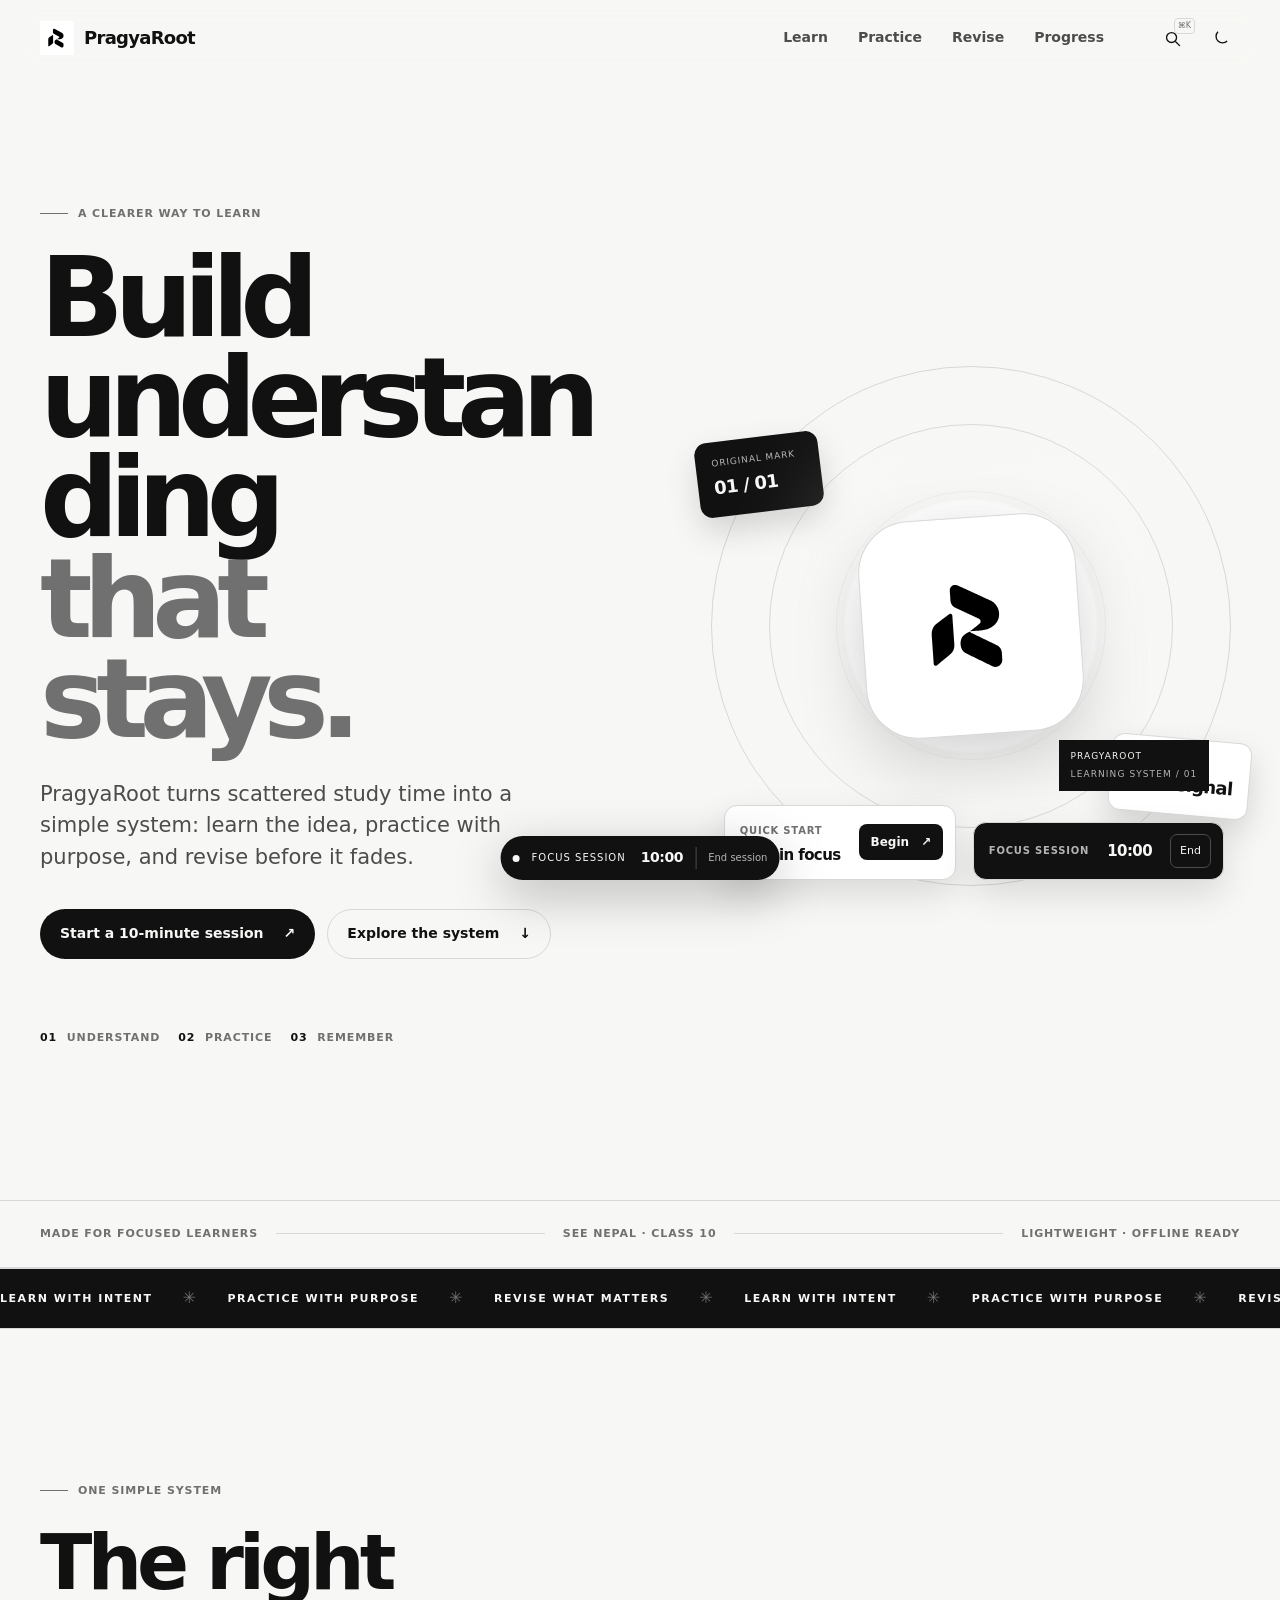
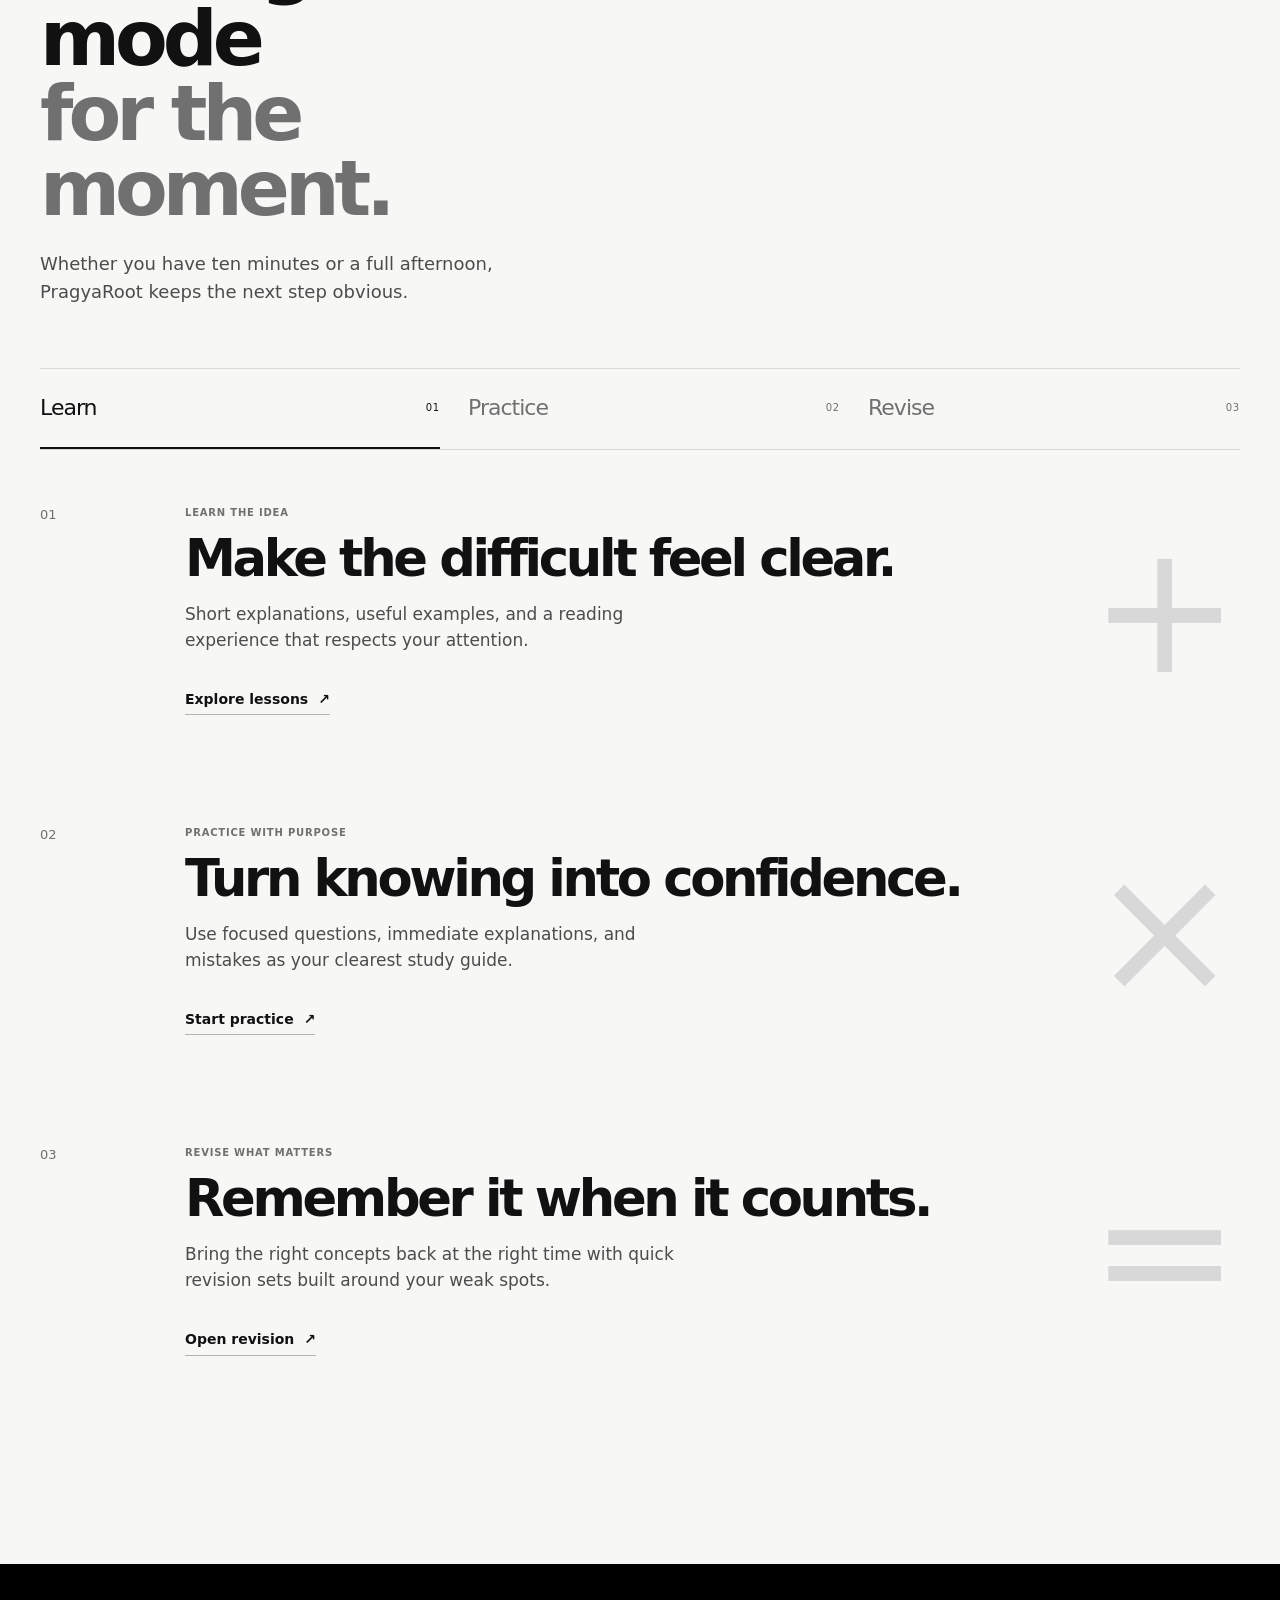
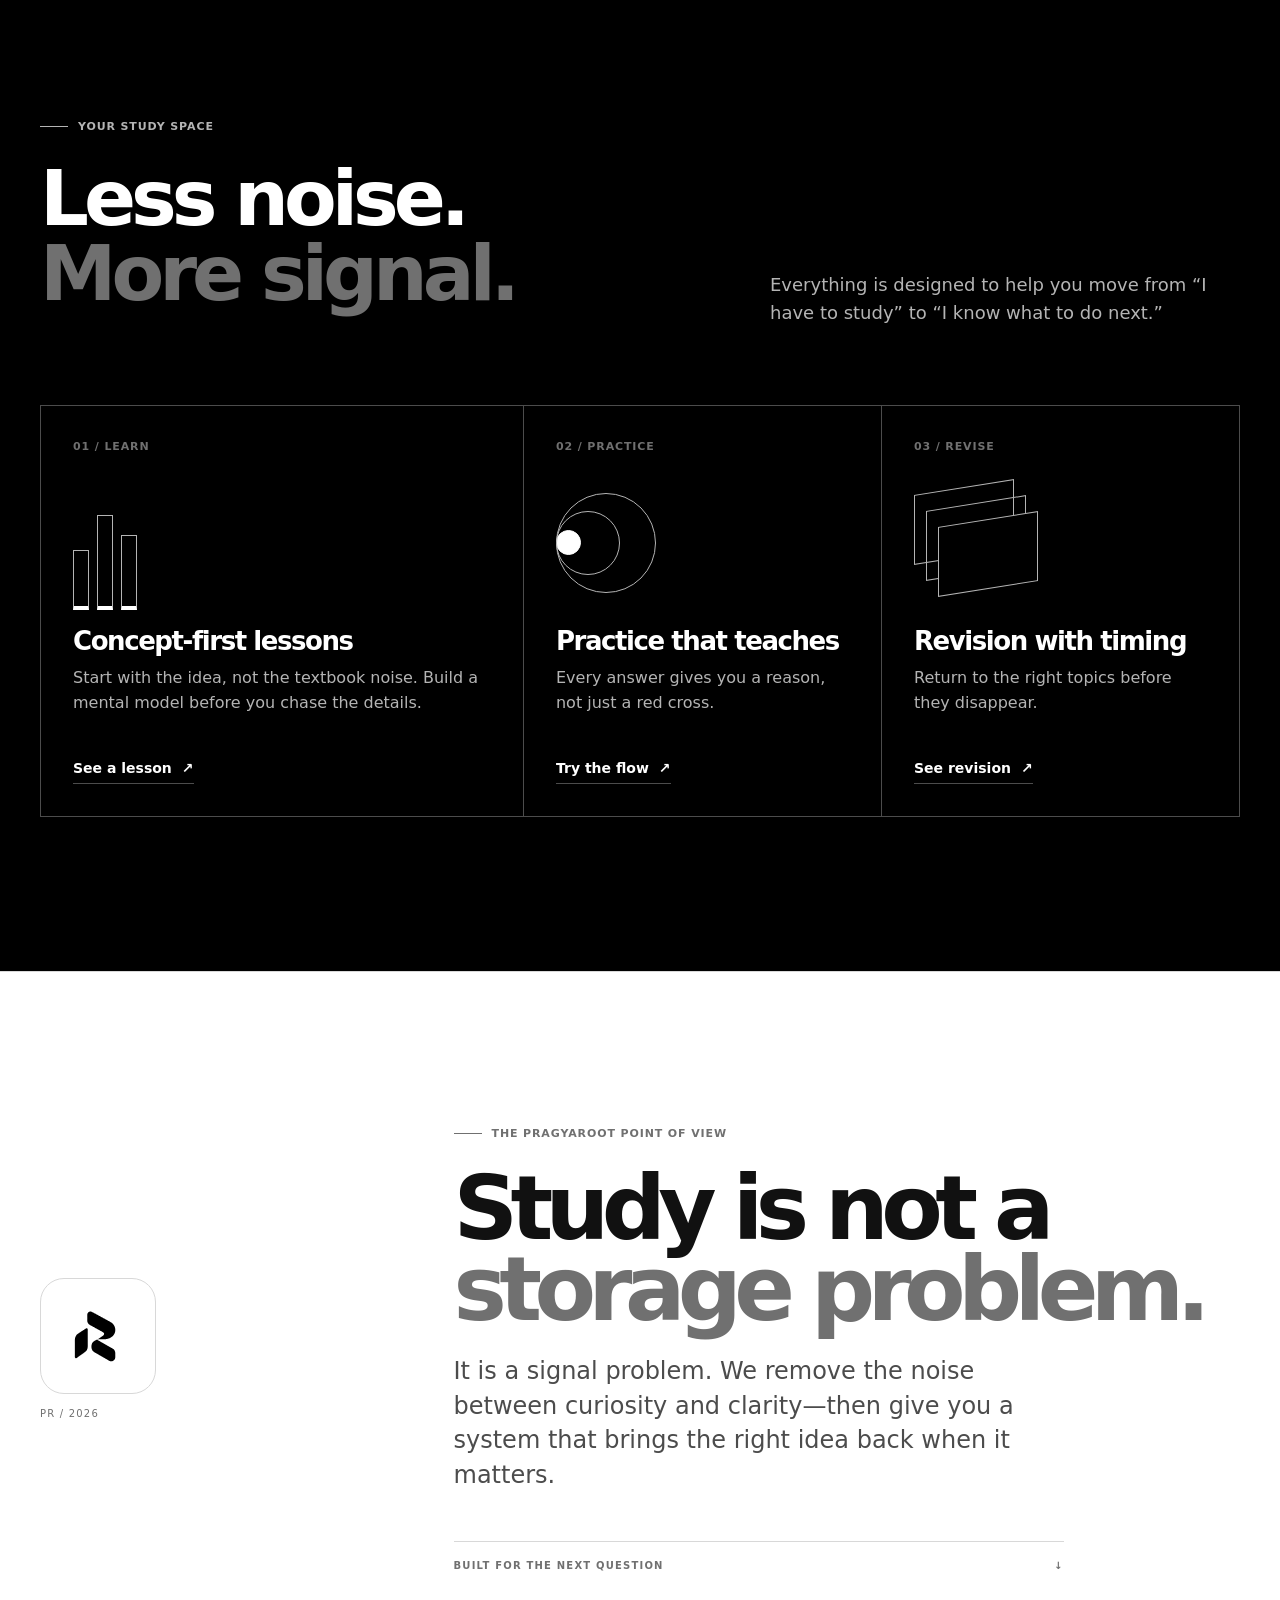
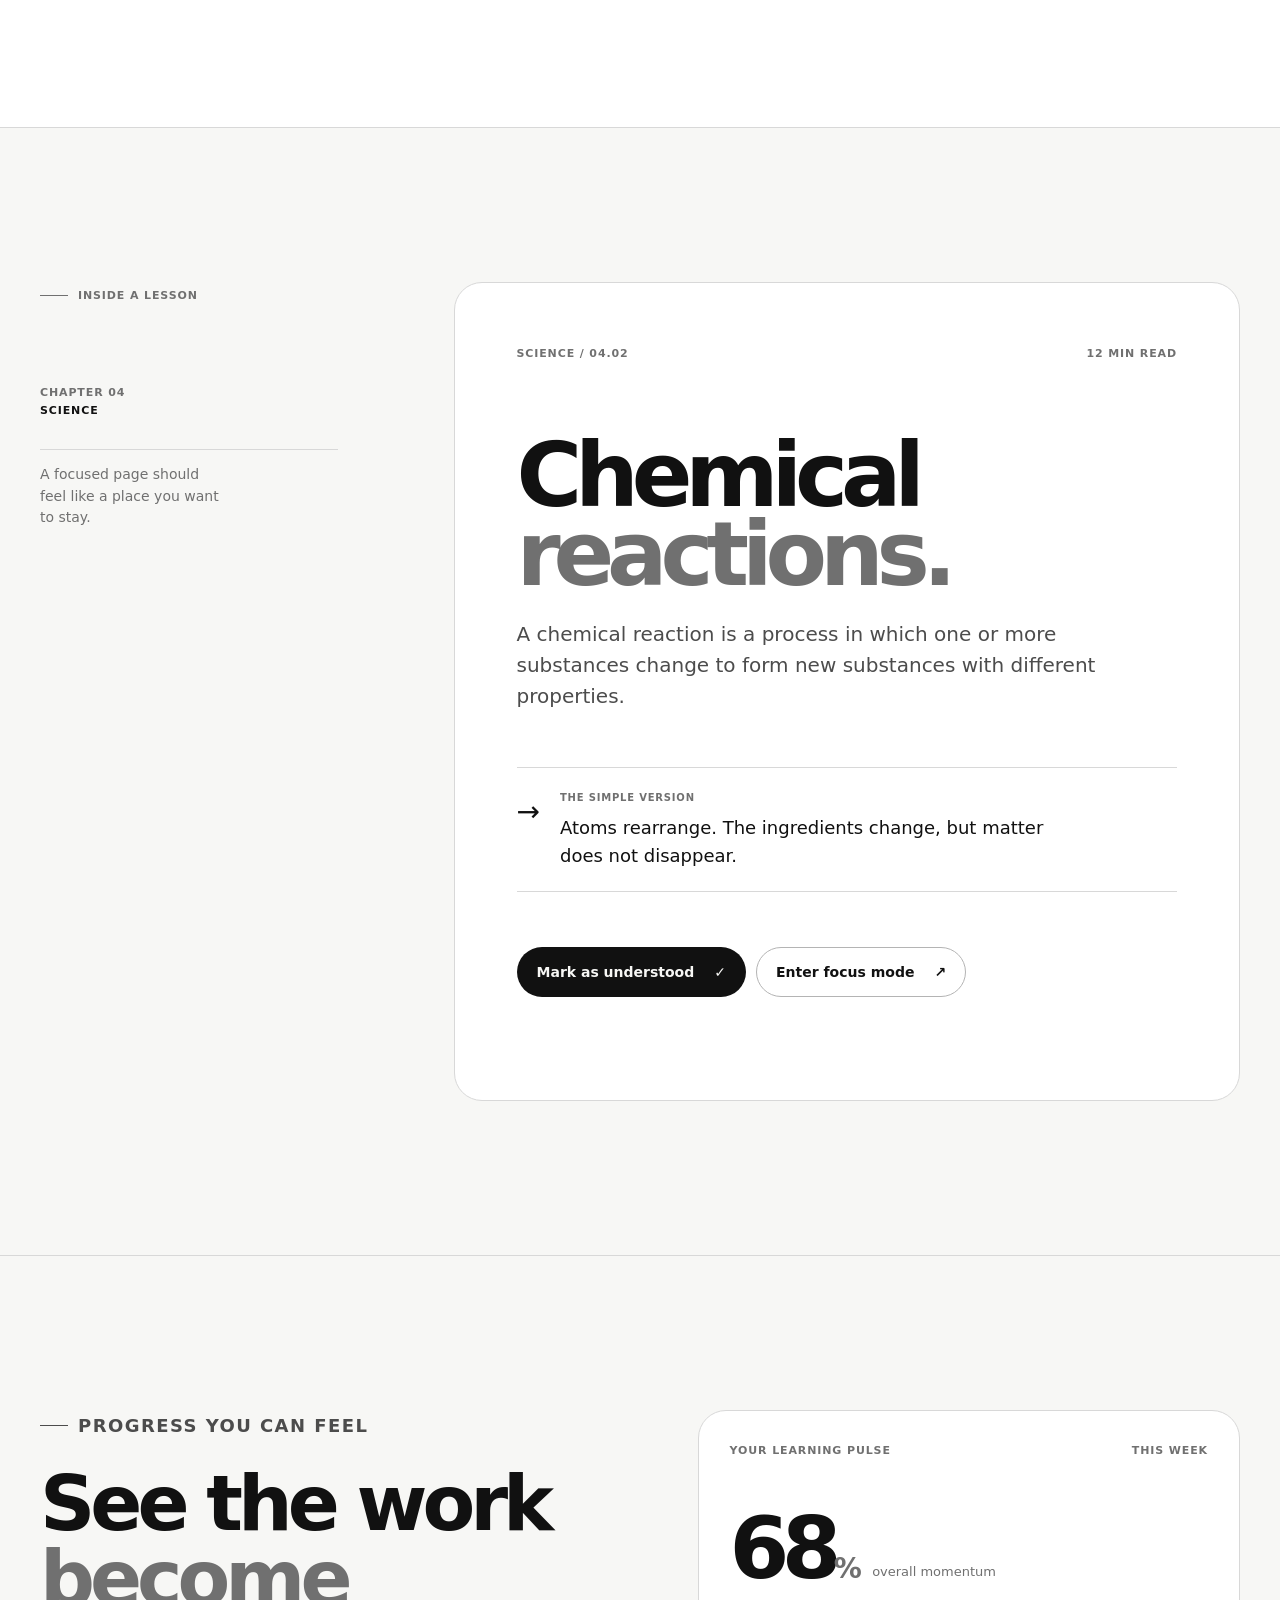
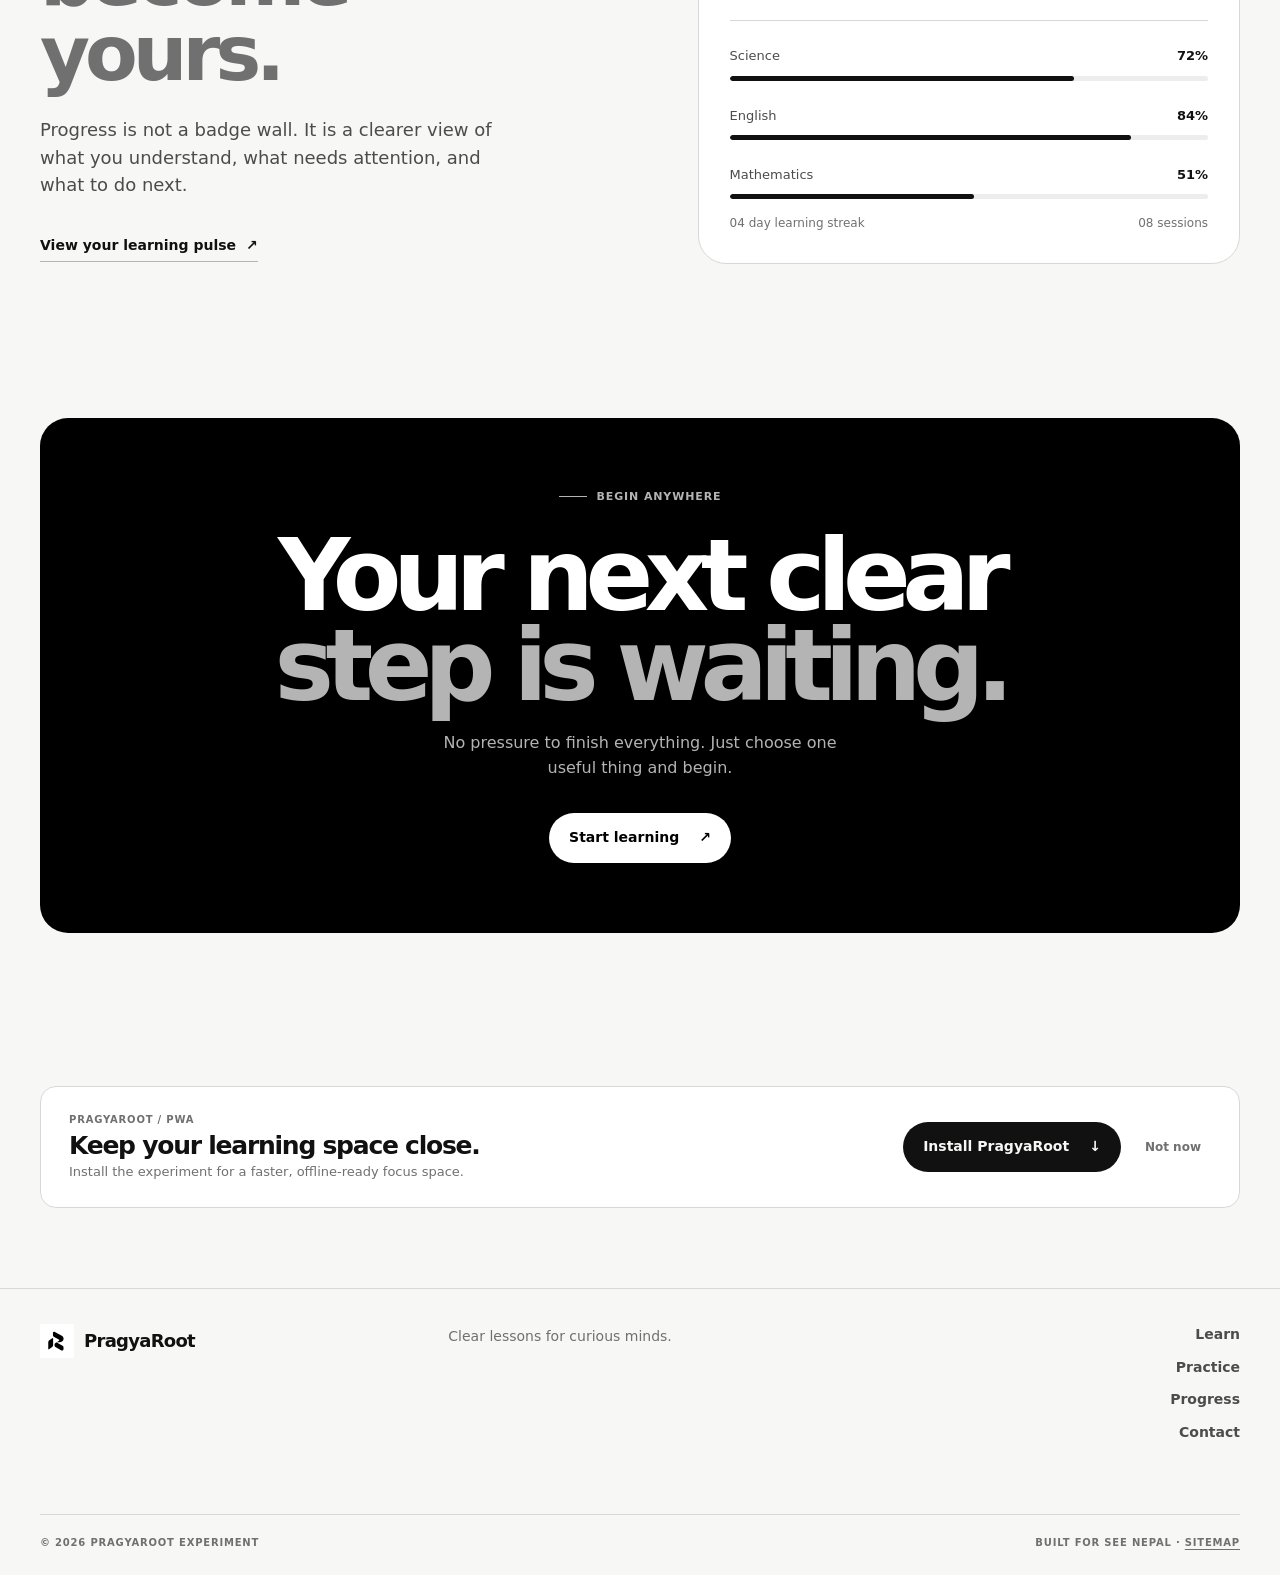
==== commit b48c365c: "Elevate brand identity, motion, and learning experience" ====
--- a/index.html
+++ b/index.html
@@ -50,13 +50,14 @@
   </script>
 </head>
 <body>
+  <div class="scroll-progress" aria-hidden="true"><span data-scroll-progress></span></div>
   <a class="skip-link" href="#main">Skip to content</a>
   <div class="site-noise" aria-hidden="true"></div>
 
   <header class="site-header" data-header>
     <div class="container header-inner">
       <a class="brand" href="./" aria-label="PragyaRoot home">
-        <span class="brand-mark" aria-hidden="true"><svg viewBox="0 0 40 40" role="img"><path d="M8 7h24v7H15v6h12c4 0 7 3 7 7s-3 7-7 7H8V7Zm7 20h12c.8 0 1.5-.7 1.5-1.5S27.8 24 27 24H15v3Z" fill="currentColor"/></svg></span>
+        <span class="brand-mark brand-logo-wrap" aria-hidden="true"><img src="./favicon.svg" alt=""></span>
         <span class="brand-word">PragyaRoot</span>
       </a>
       <nav class="desktop-nav" aria-label="Primary navigation">
@@ -97,17 +98,16 @@
             <span><strong>01</strong> Understand</span><span><strong>02</strong> Practice</span><span><strong>03</strong> Remember</span>
           </div>
         </div>
-        <div class="hero-visual reveal reveal-delay" aria-label="Your learning pulse preview">
-          <div class="pulse-card">
-            <div class="card-topline"><span>YOUR LEARNING PULSE</span><span class="status-dot" aria-label="Active"></span></div>
-            <div class="pulse-heading"><div><span class="micro-label">TODAY</span><h2>Keep the<br>momentum.</h2></div><div class="ring" aria-label="68 percent complete"><span>68<small>%</small></span></div></div>
-            <div class="pulse-rule"></div>
-            <div class="next-session"><span class="micro-label">RECOMMENDED NEXT</span><div class="next-row"><div><h3>Chemical reactions</h3><p>Science · 12 min</p></div><span class="circle-arrow" aria-hidden="true">↗</span></div></div>
-            <div class="mini-progress" aria-hidden="true"><span></span></div>
-            <div class="pulse-foot"><span>3 sessions this week</span><span>+12 min</span></div>
+        <div class="hero-visual reveal reveal-delay" aria-label="The PragyaRoot original mark">
+          <div class="logo-orbit">
+            <img class="logo-halo" src="./favicon.svg" alt="" aria-hidden="true">
+            <div class="logo-frame"><img class="logo-image" src="./favicon.svg" alt="PragyaRoot logo"></div>
+            <div class="logo-caption"><span>PRAGYAROOT</span><span>LEARNING SYSTEM / 01</span></div>
           </div>
-          <div class="float-note float-note-one"><span>FOCUS MODE</span><strong>On</strong></div>
-          <div class="float-note float-note-two"><span>STREAK</span><strong>04 days</strong></div>
+          <div class="float-note float-note-one"><span>ORIGINAL MARK</span><strong>01 / 01</strong></div>
+          <div class="float-note float-note-two"><span>MONOCHROME</span><strong>Pure signal</strong></div>
+          <div class="session-launch" data-session-launch><div><span class="micro-label">QUICK START</span><strong>10 min focus</strong></div><button class="session-start" type="button" data-session-start>Begin <span aria-hidden="true">↗</span></button></div>
+          <div class="session-timer" data-session-timer hidden><span class="micro-label">FOCUS SESSION</span><strong data-session-time>10:00</strong><button type="button" data-session-stop>End</button></div>
         </div>
       </div>
     </section>
@@ -115,6 +115,8 @@
     <section class="trust-rail" aria-label="PragyaRoot commitment">
       <div class="container trust-inner"><p>MADE FOR FOCUSED LEARNERS</p><div class="trust-line"></div><p>SEE NEPAL · CLASS 10</p><div class="trust-line"></div><p>LIGHTWEIGHT · OFFLINE READY</p></div>
     </section>
+
+<div class="marquee-rail" aria-label="PragyaRoot learning modes"><div class="marquee-track"><span>LEARN WITH INTENT</span><b>✳</b><span>PRACTICE WITH PURPOSE</span><b>✳</b><span>REVISE WHAT MATTERS</span><b>✳</b><span>LEARN WITH INTENT</span><b>✳</b><span>PRACTICE WITH PURPOSE</span><b>✳</b><span>REVISE WHAT MATTERS</span><b>✳</b></div></div>
 
     <section class="workspace section-pad" id="system" aria-labelledby="system-title">
       <div class="container">
@@ -138,17 +140,19 @@
       <div class="container">
         <div class="split-heading reveal"><div><p class="eyebrow eyebrow-inverse"><span class="eyebrow-line"></span> Your study space</p><h2 id="learn-title">Less noise.<br><em>More signal.</em></h2></div><p>Everything is designed to help you move from “I have to study” to “I know what to do next.”</p></div>
         <div class="feature-grid">
-          <article class="feature-card feature-large reveal" data-searchable data-title="Learn by concept subject lessons"><span class="card-index">01 / LEARN</span><div class="feature-icon icon-book" aria-hidden="true"><span></span><span></span><span></span></div><h3>Concept-first lessons</h3><p>Start with the idea, not the textbook noise. Build a mental model before you chase the details.</p><a href="#lesson" class="card-link">See a lesson <span>↗</span></a></article>
-          <article class="feature-card reveal" data-searchable data-title="Practice questions exam mode"><span class="card-index">02 / PRACTICE</span><div class="feature-icon icon-target" aria-hidden="true"><span></span></div><h3>Practice that teaches</h3><p>Every answer gives you a reason, not just a red cross.</p><a href="#practice" class="card-link">Try the flow <span>↗</span></a></article>
-          <article class="feature-card reveal" id="revise" data-searchable data-title="Revision spaced repetition memory"><span class="card-index">03 / REVISE</span><div class="feature-icon icon-stack" aria-hidden="true"><span></span><span></span><span></span></div><h3>Revision with timing</h3><p>Return to the right topics before they disappear.</p><a href="#revise" class="card-link">See revision <span>↗</span></a></article>
+          <article class="feature-card spotlight-card feature-large reveal" data-spotlight="true" data-searchable data-title="Learn by concept subject lessons"><span class="card-index">01 / LEARN</span><div class="feature-icon icon-book" aria-hidden="true"><span></span><span></span><span></span></div><h3>Concept-first lessons</h3><p>Start with the idea, not the textbook noise. Build a mental model before you chase the details.</p><a href="#lesson" class="card-link">See a lesson <span>↗</span></a></article>
+          <article class="feature-card spotlight-card reveal" data-spotlight="true" data-searchable data-title="Practice questions exam mode"><span class="card-index">02 / PRACTICE</span><div class="feature-icon icon-target" aria-hidden="true"><span></span></div><h3>Practice that teaches</h3><p>Every answer gives you a reason, not just a red cross.</p><a href="#practice" class="card-link">Try the flow <span>↗</span></a></article>
+          <article class="feature-card spotlight-card reveal" data-spotlight="true" id="revise" data-searchable data-title="Revision spaced repetition memory"><span class="card-index">03 / REVISE</span><div class="feature-icon icon-stack" aria-hidden="true"><span></span><span></span><span></span></div><h3>Revision with timing</h3><p>Return to the right topics before they disappear.</p><a href="#revise" class="card-link">See revision <span>↗</span></a></article>
         </div>
       </div>
     </section>
 
+<section class="manifesto section-pad" aria-labelledby="manifesto-title"><div class="container manifesto-grid"><div class="manifesto-stamp"><img src="./favicon.svg" alt="PragyaRoot logo"><span>PR / 2026</span></div><div class="manifesto-copy reveal"><p class="eyebrow"><span class="eyebrow-line"></span> The PragyaRoot point of view</p><h2 id="manifesto-title">Study is not a<br><em>storage problem.</em></h2><p>It is a signal problem. We remove the noise between curiosity and clarity—then give you a system that brings the right idea back when it matters.</p><div class="manifesto-signature"><span>BUILT FOR THE NEXT QUESTION</span><span>↓</span></div></div></div></section>
+
     <section class="lesson-section section-pad" id="lesson" aria-labelledby="lesson-title">
       <div class="container lesson-grid">
         <div class="lesson-meta reveal"><p class="eyebrow"><span class="eyebrow-line"></span> Inside a lesson</p><p class="lesson-count">CHAPTER 04<br><strong>SCIENCE</strong></p><div class="lesson-side-rule"></div><p class="lesson-side-copy">A focused page should feel like a place you want to stay.</p></div>
-        <article class="lesson-card reveal reveal-delay" data-searchable data-title="Chemical reactions science lesson"><div class="lesson-card-top"><span>SCIENCE / 04.02</span><span>12 MIN READ</span></div><h2 id="lesson-title">Chemical<br><em>reactions.</em></h2><p class="lesson-lead">A chemical reaction is a process in which one or more substances change to form new substances with different properties.</p><div class="lesson-definition"><span class="definition-mark">→</span><div><p class="micro-label">THE SIMPLE VERSION</p><p>Atoms rearrange. The ingredients change, but matter does not disappear.</p></div></div><div class="lesson-actions"><button class="button button-dark" type="button" data-complete="Chemical reactions">Mark as understood <span>✓</span></button><button class="button button-outline" type="button" data-focus>Enter focus mode <span>↗</span></button></div><p class="completion-note" data-completion-note role="status" aria-live="polite"></p></article>
+        <article class="lesson-card spotlight-card reveal reveal-delay" data-spotlight="true" data-searchable data-title="Chemical reactions science lesson"><div class="lesson-card-top"><span>SCIENCE / 04.02</span><span>12 MIN READ</span></div><h2 id="lesson-title">Chemical<br><em>reactions.</em></h2><p class="lesson-lead">A chemical reaction is a process in which one or more substances change to form new substances with different properties.</p><div class="lesson-definition"><span class="definition-mark">→</span><div><p class="micro-label">THE SIMPLE VERSION</p><p>Atoms rearrange. The ingredients change, but matter does not disappear.</p></div></div><div class="lesson-actions"><button class="button button-dark" type="button" data-complete="Chemical reactions">Mark as understood <span>✓</span></button><button class="button button-outline" type="button" data-focus>Enter focus mode <span>↗</span></button></div><p class="completion-note" data-completion-note role="status" aria-live="polite"></p></article>
       </div>
     </section>
 
@@ -165,10 +169,14 @@
 
   </main>
 
+<aside class="install-card container" data-install-card hidden><div><p class="micro-label">PRAGYAROOT / PWA</p><h2>Keep your learning space close.</h2><p>Install the experiment for a faster, offline-ready focus space.</p></div><div class="install-actions"><button class="button button-dark" type="button" data-install>Install PragyaRoot <span>↓</span></button><button class="text-button" type="button" data-install-dismiss>Not now</button></div></aside>
+
   <footer class="site-footer">
-    <div class="container footer-top"><a class="brand brand-footer" href="./" aria-label="PragyaRoot home"><span class="brand-mark" aria-hidden="true"><svg viewBox="0 0 40 40"><path d="M8 7h24v7H15v6h12c4 0 7 3 7 7s-3 7-7 7H8V7Zm7 20h12c.8 0 1.5-.7 1.5-1.5S27.8 24 27 24H15v3Z" fill="currentColor"/></svg></span><span class="brand-word">PragyaRoot</span></a><p>Clear lessons for curious minds.</p><div class="footer-links"><a href="#learn">Learn</a><a href="#practice">Practice</a><a href="#progress">Progress</a><a href="mailto:hello@pragyaroot.com">Contact</a></div></div>
+    <div class="container footer-top"><a class="brand brand-footer" href="./" aria-label="PragyaRoot home"><span class="brand-mark brand-logo-wrap" aria-hidden="true"><img src="./favicon.svg" alt=""></span><span class="brand-word">PragyaRoot</span></a><p>Clear lessons for curious minds.</p><div class="footer-links"><a href="#learn">Learn</a><a href="#practice">Practice</a><a href="#progress">Progress</a><a href="mailto:hello@pragyaroot.com">Contact</a></div></div>
     <div class="container footer-bottom"><span>© <span data-year>2026</span> PragyaRoot Experiment</span><span>Built for SEE Nepal · <a href="./sitemap.xml">Sitemap</a></span></div>
   </footer>
+
+<div class="timer-dock" data-timer-dock hidden><span class="timer-pulse"></span><span>FOCUS SESSION</span><strong data-dock-time>10:00</strong><button type="button" data-session-stop>End session</button></div>
 
   <div class="search-dialog" data-search-dialog hidden><div class="dialog-backdrop" data-search-close></div><section class="search-panel" role="dialog" aria-modal="true" aria-labelledby="search-title"><div class="search-head"><div><p class="micro-label">PRAGYAROOT SEARCH</p><h2 id="search-title">Find your next idea.</h2></div><button class="close-button" type="button" data-search-close aria-label="Close search">×</button></div><label class="search-field"><svg viewBox="0 0 24 24" aria-hidden="true"><circle cx="10.8" cy="10.8" r="6.3"/><path d="m16 16 5 5"/></svg><input type="search" data-search-input placeholder="Search lessons, subjects, or modes" autocomplete="off"><kbd>ESC</kbd></label><div class="search-results" data-search-results><button type="button" data-result="learn" data-search-text="learn concept first lessons">Learn by concept <span>↗</span></button><button type="button" data-result="practice" data-search-text="practice questions exam mode">Practice with purpose <span>↗</span></button><button type="button" data-result="revise" data-search-text="revision remember spaced repetition">Revise what matters <span>↗</span></button><button type="button" data-result="lesson" data-search-text="chemical reactions science">Chemical reactions lesson <span>↗</span></button></div><p class="search-empty" data-search-empty hidden>No matching path yet. Try “science”, “practice”, or “revision”.</p><div class="search-foot"><span>Navigate with ↑ ↓</span><span><kbd>⌘</kbd><kbd>K</kbd> to open</span></div></section></div>
 
--- a/assets/css/shared.css
+++ b/assets/css/shared.css
@@ -64,8 +64,9 @@
 .site-header.is-scrolled { border-color: var(--grey-200); }
 .header-inner { height: 76px; display: flex; align-items: center; justify-content: space-between; gap: 28px; }
 .brand { display: inline-flex; align-items: center; gap: 10px; font-weight: 800; letter-spacing: -.04em; font-size: 18px; }
-.brand-mark { display: grid; place-items: center; width: 30px; height: 30px; background: var(--ink); color: var(--paper); border-radius: 9px; }
-.brand-mark svg { width: 22px; height: 22px; }
+.brand-mark { display: grid; place-items: center; width: 34px; height: 34px; color: var(--ink); }
+.brand-mark img { display: block; width: 100%; height: 100%; object-fit: contain; }
+[data-theme="dark"] .brand-mark img { filter: invert(1); }
 .desktop-nav { display: flex; align-items: center; gap: 30px; margin-left: auto; margin-right: 20px; }
 .desktop-nav a, .footer-links a { color: var(--grey-700); font-size: 14px; font-weight: 600; transition: color .2s ease; }
 .desktop-nav a:hover, .footer-links a:hover { color: var(--ink); }
@@ -99,6 +100,14 @@
 .hero-proof { display: flex; flex-wrap: wrap; gap: 18px; margin-top: 70px; color: var(--grey-500); }
 .hero-proof strong { color: var(--ink); margin-right: 5px; }
 .hero-visual { position: relative; min-height: 540px; display: grid; place-items: center; }
+.logo-orbit { position: relative; width: min(100%, 520px); aspect-ratio: 1; display: grid; place-items: center; border: 1px solid var(--grey-200); border-radius: 50%; background: radial-gradient(circle, var(--surface) 0 34%, transparent 35%), var(--paper); }
+.logo-orbit::before, .logo-orbit::after { content: ""; position: absolute; inset: 11%; border: 1px solid var(--grey-200); border-radius: 50%; }
+.logo-orbit::after { inset: 24%; border-color: var(--grey-100); }
+.logo-frame { position: relative; z-index: 2; width: 42%; aspect-ratio: 1; padding: 6%; background: var(--white); border: 1px solid var(--grey-200); border-radius: 24%; box-shadow: 0 28px 70px rgba(0,0,0,.15); transform: rotate(-4deg); }
+.logo-image { display: block; width: 100%; height: 100%; object-fit: contain; }
+.logo-halo { position: absolute; z-index: 1; width: 42%; aspect-ratio: 1; object-fit: contain; opacity: .16; filter: blur(28px); transform: scale(1.45); }
+.logo-caption { position: absolute; z-index: 3; right: 4%; bottom: 18%; display: grid; gap: 4px; padding: 10px 12px; background: var(--ink); color: var(--paper); font-size: 9px; letter-spacing: .12em; }
+.logo-caption span:last-child { color: var(--grey-300); }
 .pulse-card { width: min(100%, 420px); padding: 30px; background: var(--surface); border: 1px solid var(--grey-200); border-radius: var(--radius-lg); box-shadow: 0 24px 80px rgba(0,0,0,.09); transform: rotate(2deg); }
 [data-theme="dark"] .pulse-card { box-shadow: 0 24px 80px rgba(0,0,0,.35); }
 .card-topline, .lesson-card-top, .board-top { display: flex; justify-content: space-between; gap: 12px; color: var(--grey-500); }
@@ -122,8 +131,8 @@
 .float-note { position: absolute; display: grid; gap: 3px; min-width: 124px; padding: 15px 16px; background: var(--ink); color: var(--paper); border-radius: 12px; box-shadow: 0 14px 32px rgba(0,0,0,.15); }
 .float-note span { font-size: 9px; letter-spacing: .1em; color: var(--grey-300); }
 .float-note strong { font-size: 18px; letter-spacing: -.04em; }
-.float-note-one { top: 18%; left: 0; transform: rotate(-7deg); }
-.float-note-two { right: -2%; bottom: 18%; transform: rotate(5deg); background: var(--surface); color: var(--ink); border: 1px solid var(--grey-200); }
+.float-note-one { top: 15%; left: -1%; transform: rotate(-7deg); }
+.float-note-two { right: -2%; bottom: 15%; transform: rotate(5deg); background: var(--surface); color: var(--ink); border: 1px solid var(--grey-200); }
 .float-note-two span { color: var(--grey-500); }
 .trust-rail { border-block: 1px solid var(--grey-200); }
 .trust-inner { min-height: 66px; display: flex; align-items: center; justify-content: space-between; gap: 18px; color: var(--grey-500); }
@@ -164,5 +173,38 @@
 .site-footer { padding: 35px 0 25px; border-top: 1px solid var(--grey-200); }.footer-top { display: grid; grid-template-columns: 1fr 1fr 1fr; align-items: start; gap: 25px; padding-bottom: 70px; }.brand-footer { align-self: start; }.footer-top > p { margin: 2px 0 0; color: var(--grey-500); font-size: 14px; }.footer-links { display: grid; gap: 11px; justify-self: end; text-align: right; }.footer-bottom { display: flex; justify-content: space-between; gap: 15px; padding-top: 20px; border-top: 1px solid var(--grey-200); color: var(--grey-500); font-size: 10px; }.footer-bottom a { text-decoration: underline; text-underline-offset: 3px; }
 .search-dialog[hidden], .toast[hidden] { display: none; }.search-dialog { position: fixed; inset: 0; z-index: 80; display: grid; place-items: start center; padding: 10vh 20px 20px; }.dialog-backdrop { position: absolute; inset: 0; background: rgba(0,0,0,.64); }.search-panel { position: relative; width: min(100%, 620px); padding: 30px; background: var(--surface); color: var(--ink); border: 1px solid var(--grey-200); border-radius: var(--radius-lg); box-shadow: 0 30px 100px rgba(0,0,0,.3); }.search-head { display: flex; justify-content: space-between; align-items: start; gap: 20px; }.search-head h2 { margin: 8px 0 25px; font-size: 35px; line-height: 1; letter-spacing: -.065em; }.close-button { width: 38px; height: 38px; border: 1px solid var(--grey-200); border-radius: 50%; font-size: 25px; line-height: 1; }.search-field { display: flex; align-items: center; gap: 12px; padding: 14px 15px; border: 1px solid var(--grey-300); border-radius: 12px; }.search-field:focus-within { outline: 3px solid var(--grey-200); border-color: var(--ink); }.search-field svg { width: 19px; height: 19px; fill: none; stroke: var(--grey-500); stroke-width: 1.7; stroke-linecap: round; }.search-field input { min-width: 0; flex: 1; border: 0; outline: 0; background: transparent; color: var(--ink); }.search-field kbd, .search-foot kbd { padding: 3px 5px; border: 1px solid var(--grey-200); border-radius: 4px; color: var(--grey-500); font-size: 10px; }.search-results { display: grid; gap: 4px; margin-top: 18px; }.search-results button { display: flex; justify-content: space-between; padding: 14px 11px; border: 0; border-bottom: 1px solid var(--grey-200); background: transparent; color: var(--ink); cursor: pointer; text-align: left; }.search-results button:hover { background: var(--grey-100); }.search-empty { margin: 25px 0; color: var(--grey-500); }.search-foot { display: flex; justify-content: space-between; margin-top: 20px; color: var(--grey-500); font-size: 11px; }.toast { position: fixed; left: 50%; bottom: 25px; z-index: 90; transform: translateX(-50%); padding: 12px 17px; background: var(--ink); color: var(--paper); border-radius: 999px; box-shadow: 0 12px 35px rgba(0,0,0,.2); font-size: 13px; }
 @media (max-width: 900px) { .desktop-nav { gap: 18px; margin-right: 0; }.hero-grid { grid-template-columns: 1fr; }.hero-visual { min-height: 490px; max-width: 610px; }.feature-grid { grid-template-columns: 1fr 1fr; }.feature-large { grid-column: span 2; min-height: 330px; }.split-heading { display: block; }.split-heading > p { margin-top: 24px; }.progress-grid { grid-template-columns: 1fr; }.progress-copy { max-width: 600px; } }
-@media (max-width: 680px) { .container { width: min(calc(100% - 36px), var(--max)); }.header-inner { height: 66px; }.desktop-nav, .header-actions .icon-button:nth-child(2) { display: none; }.menu-button { display: grid; }.mobile-menu { display: block; }.mobile-menu[hidden] { display: none; }.hero { padding-top: 72px; }.hero h1 { font-size: clamp(52px, 15vw, 82px); }.hero-proof { margin-top: 48px; gap: 10px 17px; }.hero-visual { min-height: 430px; margin-top: 5px; }.pulse-card { padding: 23px; transform: none; }.pulse-heading { margin-top: 55px; }.pulse-heading h2 { font-size: 40px; }.float-note-one { left: -8px; top: 10%; }.float-note-two { right: -8px; bottom: 11%; }.trust-inner { flex-wrap: wrap; padding-block: 18px; }.trust-line { display: none; }.trust-inner p { margin: 0; }.section-pad { padding-block: 88px; }.section-intro { margin-bottom: 42px; }.section-intro h2, .split-heading h2, .progress-copy h2 { font-size: 48px; }.tab { font-size: 17px; }.tab + .tab { margin-left: 15px; }.mode-panel { grid-template-columns: 42px 1fr; min-height: 350px; padding-block: 38px; }.panel-mark { display: none; }.mode-panel p:not(.micro-label) { font-size: 16px; }.feature-grid { grid-template-columns: 1fr; }.feature-large { grid-column: auto; min-height: 390px; }.feature-card { min-height: 340px; }.lesson-grid { grid-template-columns: 1fr; gap: 30px; }.lesson-count { margin: 10px 0 20px; }.lesson-side-rule { max-width: 180px; }.lesson-card h2 { margin-top: 55px; font-size: 60px; }.lesson-lead { font-size: 18px; }.lesson-definition { margin-block: 42px; }.lesson-actions .button { width: 100%; }.progress-board { padding: 23px; }.board-total strong { font-size: 70px; }.footer-top { grid-template-columns: 1fr 1fr; padding-bottom: 50px; }.footer-top > p { grid-column: span 2; grid-row: 2; }.footer-links { justify-self: end; }.footer-bottom { display: grid; gap: 8px; }.search-panel { padding: 23px; }.search-head h2 { font-size: 29px; } }
+@media (max-width: 680px) { .logo-orbit { width: min(100%, 390px); } .logo-caption { right: 0; bottom: 15%; } .container { width: min(calc(100% - 36px), var(--max)); }.header-inner { height: 66px; }.desktop-nav, .header-actions .icon-button:nth-child(2) { display: none; }.menu-button { display: grid; }.mobile-menu { display: block; }.mobile-menu[hidden] { display: none; }.hero { padding-top: 72px; }.hero h1 { font-size: clamp(52px, 15vw, 82px); }.hero-proof { margin-top: 48px; gap: 10px 17px; }.hero-visual { min-height: 430px; margin-top: 5px; }.pulse-card { padding: 23px; transform: none; }.pulse-heading { margin-top: 55px; }.pulse-heading h2 { font-size: 40px; }.float-note-one { left: -8px; top: 10%; }.float-note-two { right: -8px; bottom: 11%; }.trust-inner { flex-wrap: wrap; padding-block: 18px; }.trust-line { display: none; }.trust-inner p { margin: 0; }.section-pad { padding-block: 88px; }.section-intro { margin-bottom: 42px; }.section-intro h2, .split-heading h2, .progress-copy h2 { font-size: 48px; }.tab { font-size: 17px; }.tab + .tab { margin-left: 15px; }.mode-panel { grid-template-columns: 42px 1fr; min-height: 350px; padding-block: 38px; }.panel-mark { display: none; }.mode-panel p:not(.micro-label) { font-size: 16px; }.feature-grid { grid-template-columns: 1fr; }.feature-large { grid-column: auto; min-height: 390px; }.feature-card { min-height: 340px; }.lesson-grid { grid-template-columns: 1fr; gap: 30px; }.lesson-count { margin: 10px 0 20px; }.lesson-side-rule { max-width: 180px; }.lesson-card h2 { margin-top: 55px; font-size: 60px; }.lesson-lead { font-size: 18px; }.lesson-definition { margin-block: 42px; }.lesson-actions .button { width: 100%; }.progress-board { padding: 23px; }.board-total strong { font-size: 70px; }.footer-top { grid-template-columns: 1fr 1fr; padding-bottom: 50px; }.footer-top > p { grid-column: span 2; grid-row: 2; }.footer-links { justify-self: end; }.footer-bottom { display: grid; gap: 8px; }.search-panel { padding: 23px; }.search-head h2 { font-size: 29px; } }
 @media (prefers-reduced-motion: reduce) { *, *::before, *::after { scroll-behavior: auto !important; transition-duration: .01ms !important; animation-duration: .01ms !important; animation-iteration-count: 1 !important; }.reveal { opacity: 1; transform: none; } }
+
+/* Brand motion layer */
+.scroll-progress { position: fixed; inset: 0 0 auto; z-index: 100; height: 3px; pointer-events: none; background: transparent; }
+.scroll-progress span { display: block; width: 0; height: 100%; background: var(--ink); transform-origin: left; }
+.site-noise { position: fixed; inset: 0; z-index: -1; pointer-events: none; opacity: .22; background-image: radial-gradient(var(--grey-300) .6px, transparent .6px); background-size: 7px 7px; mask-image: linear-gradient(to bottom, black, transparent 70%); }
+.marquee-rail { overflow: hidden; border-block: 1px solid var(--grey-200); background: var(--ink); color: var(--paper); }
+.marquee-track { width: max-content; display: flex; align-items: center; gap: 30px; padding: 17px 0; animation: marquee 34s linear infinite; font-size: 11px; font-weight: 800; letter-spacing: .14em; }
+.marquee-track b { color: var(--grey-500); font-size: 16px; font-weight: 400; }
+@keyframes marquee { to { transform: translateX(-50%); } }
+.logo-orbit { animation: breathe 7s ease-in-out infinite; }
+.logo-orbit::before { animation: orbitPulse 5s ease-in-out infinite; }
+.logo-orbit::after { animation: orbitPulse 5s ease-in-out 1.3s infinite; }
+.logo-frame { animation: markFloat 6s ease-in-out infinite; }
+.logo-halo { animation: haloBreath 5s ease-in-out infinite; }
+@keyframes breathe { 0%,100% { transform: scale(1); } 50% { transform: scale(1.025); } }
+@keyframes orbitPulse { 0%,100% { transform: scale(1); opacity: .8; } 50% { transform: scale(1.04); opacity: .3; } }
+@keyframes markFloat { 0%,100% { transform: rotate(-4deg) translateY(0); } 50% { transform: rotate(-1deg) translateY(-9px); } }
+@keyframes haloBreath { 0%,100% { opacity: .12; transform: scale(1.4); } 50% { opacity: .28; transform: scale(1.7); } }
+.session-launch, .session-timer { position: absolute; z-index: 5; left: 4%; bottom: 3%; display: flex; align-items: center; gap: 18px; padding: 11px 12px 11px 15px; background: var(--surface); border: 1px solid var(--grey-200); border-radius: 13px; box-shadow: 0 14px 35px rgba(0,0,0,.12); }
+.session-launch strong, .session-timer strong { display: block; margin-top: 2px; font-size: 15px; letter-spacing: -.04em; }
+.session-start { display: inline-flex; align-items: center; gap: 12px; min-height: 36px; padding: 8px 12px; border: 0; background: var(--ink); color: var(--paper); border-radius: 8px; cursor: pointer; font-size: 12px; font-weight: 750; }
+.session-timer { left: auto; right: 3%; background: var(--ink); color: var(--paper); }
+.session-timer .micro-label { color: var(--grey-300); }.session-timer button { border: 1px solid var(--grey-700); padding: 7px 9px; background: transparent; color: var(--paper); border-radius: 7px; cursor: pointer; font-size: 11px; }
+.manifesto { border-block: 1px solid var(--grey-200); background: var(--surface); }
+.manifesto-grid { display: grid; grid-template-columns: .55fr 1.45fr; gap: clamp(35px, 9vw, 140px); align-items: center; }
+.manifesto-stamp { display: grid; gap: 12px; align-content: start; justify-items: start; color: var(--grey-500); font-size: 10px; letter-spacing: .12em; }
+.manifesto-stamp img { width: 116px; aspect-ratio: 1; object-fit: contain; border: 1px solid var(--grey-200); border-radius: 24px; padding: 12px; background: var(--white); }
+.manifesto-copy { max-width: 760px; }.manifesto-copy h2 { margin: 0 0 24px; font-size: clamp(48px, 7vw, 96px); line-height: .9; letter-spacing: -.085em; }.manifesto-copy > p:not(.eyebrow) { max-width: 610px; color: var(--grey-700); font-size: clamp(18px, 2.4vw, 24px); line-height: 1.45; }.manifesto-signature { display: flex; justify-content: space-between; max-width: 610px; margin-top: 48px; padding-top: 16px; border-top: 1px solid var(--grey-200); color: var(--grey-500); font-size: 10px; font-weight: 750; letter-spacing: .12em; }
+.spotlight-card { position: relative; overflow: hidden; }.spotlight-card::after { content: ""; position: absolute; inset: 0; pointer-events: none; opacity: 0; background: radial-gradient(360px circle at var(--spot-x,50%) var(--spot-y,50%), rgba(255,255,255,.1), transparent 55%); transition: opacity .3s ease; }.spotlight-card:hover::after { opacity: 1; }.section-dark .spotlight-card::after { background: radial-gradient(360px circle at var(--spot-x,50%) var(--spot-y,50%), rgba(255,255,255,.12), transparent 55%); }
+.install-card { display: flex; justify-content: space-between; align-items: center; gap: 30px; margin-bottom: 80px; padding: 25px 28px; border: 1px solid var(--grey-200); background: var(--surface); border-radius: var(--radius-md); }.install-card h2 { margin: 5px 0 4px; font-size: 25px; line-height: 1; letter-spacing: -.05em; }.install-card p:last-child { margin: 0; color: var(--grey-500); font-size: 13px; }.install-actions { display: flex; align-items: center; gap: 14px; }.install-actions .text-button { width: auto; margin: 0; padding: 10px; color: var(--grey-500); font-size: 12px; }.timer-dock { position: fixed; left: 50%; bottom: 20px; z-index: 75; display: flex; align-items: center; gap: 12px; padding: 11px 12px; transform: translateX(-50%); background: var(--ink); color: var(--paper); border-radius: 999px; box-shadow: 0 15px 50px rgba(0,0,0,.25); font-size: 10px; letter-spacing: .1em; }.timer-dock strong { margin-left: 3px; font-size: 14px; letter-spacing: -.03em; }.timer-dock button { border: 0; border-left: 1px solid var(--grey-700); padding: 3px 0 3px 12px; background: transparent; color: var(--grey-300); cursor: pointer; font-size: 10px; }.timer-pulse { width: 7px; height: 7px; border-radius: 50%; background: var(--paper); box-shadow: 0 0 0 0 rgba(255,255,255,.5); animation: timerPulse 1.8s infinite; }.lesson-card.focus-mode { box-shadow: 0 0 0 8px var(--grey-100), 0 25px 90px rgba(0,0,0,.2); }
+@keyframes timerPulse { 70% { box-shadow: 0 0 0 8px rgba(255,255,255,0); } 100% { box-shadow: 0 0 0 0 rgba(255,255,255,0); } }
+@media (max-width: 680px) { .manifesto-grid { grid-template-columns: 1fr; gap: 40px; }.manifesto-stamp { grid-template-columns: auto auto; align-items: center; }.manifesto-stamp img { width: 80px; border-radius: 18px; }.install-card { display: block; margin-bottom: 55px; padding: 22px; }.install-actions { margin-top: 20px; justify-content: space-between; }.session-launch { left: -7px; bottom: 1%; transform: scale(.9); transform-origin: left bottom; }.session-timer { right: -7px; bottom: 1%; transform: scale(.9); transform-origin: right bottom; }.timer-dock { bottom: 12px; white-space: nowrap; }.marquee-track { animation-duration: 24s; } }
+@media (prefers-reduced-motion: reduce) { .marquee-track, .logo-orbit, .logo-orbit::before, .logo-orbit::after, .logo-frame, .logo-halo, .timer-pulse { animation: none !important; } }
